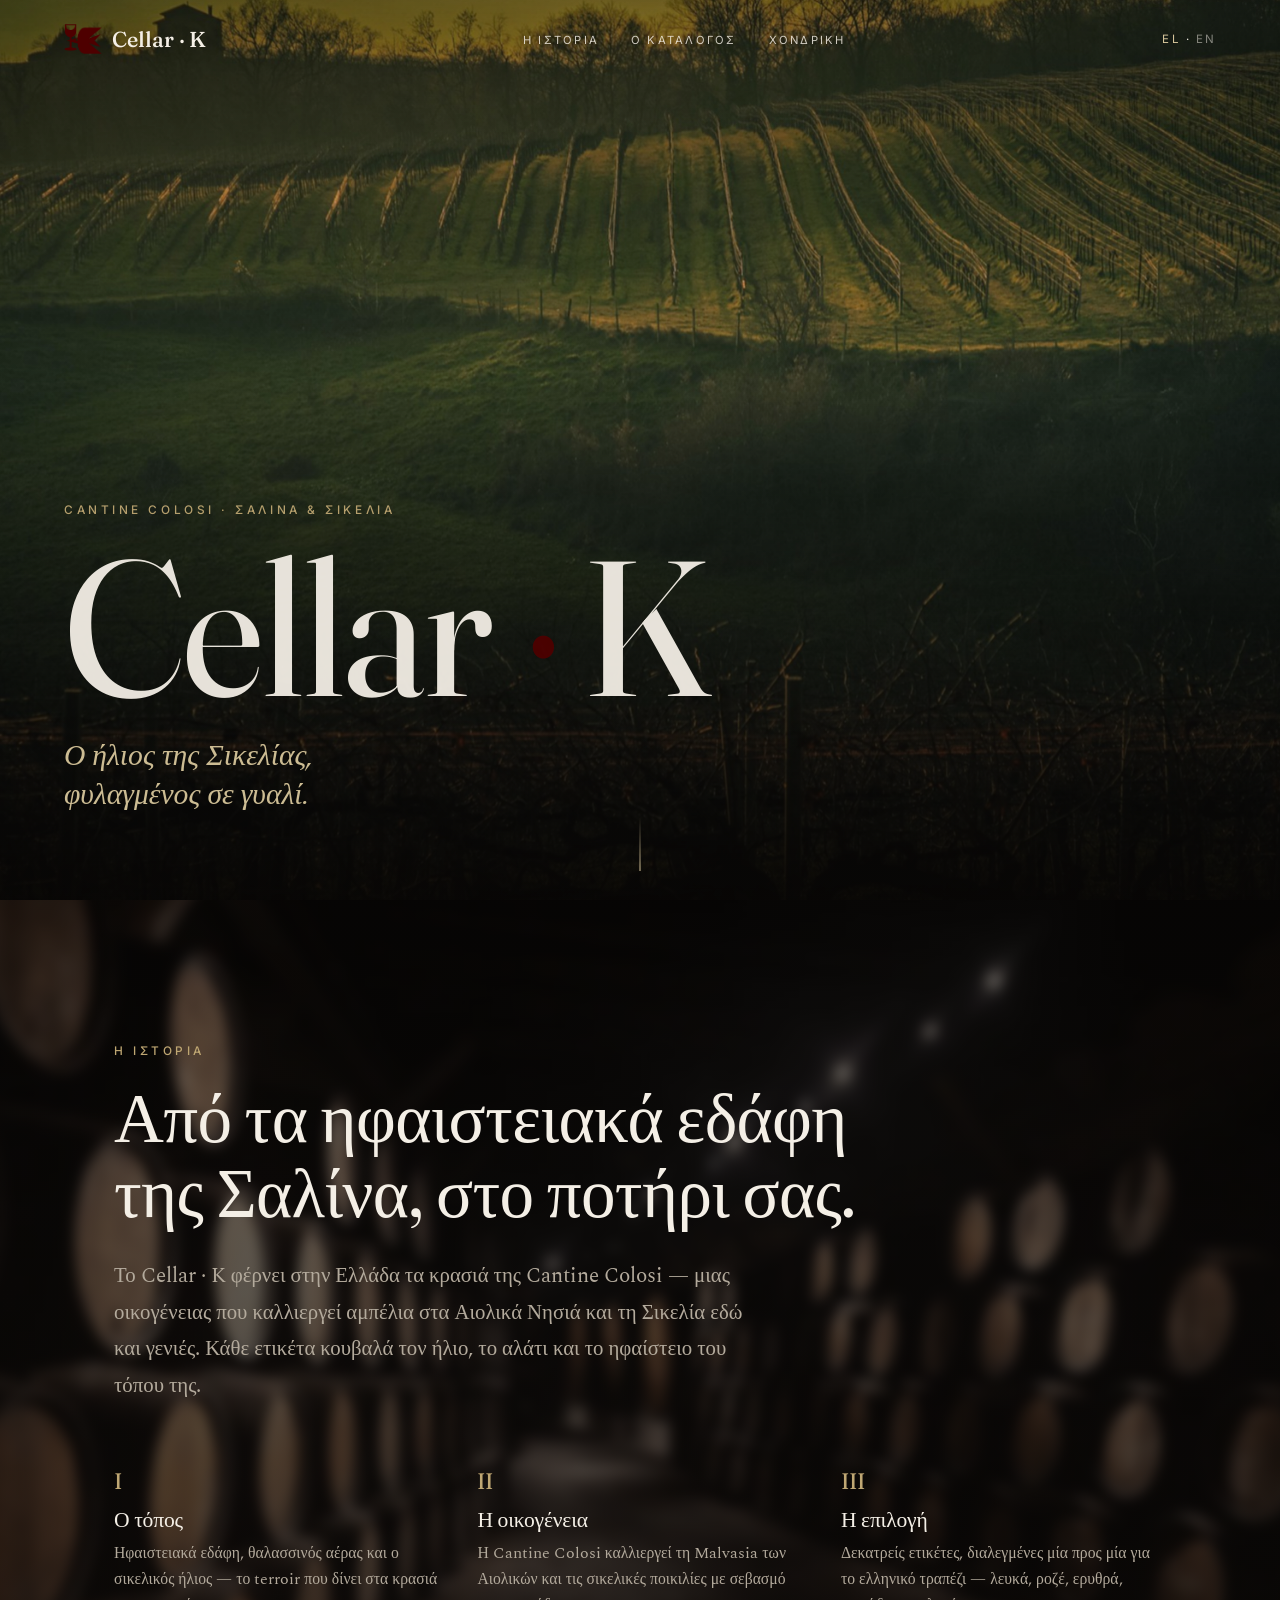
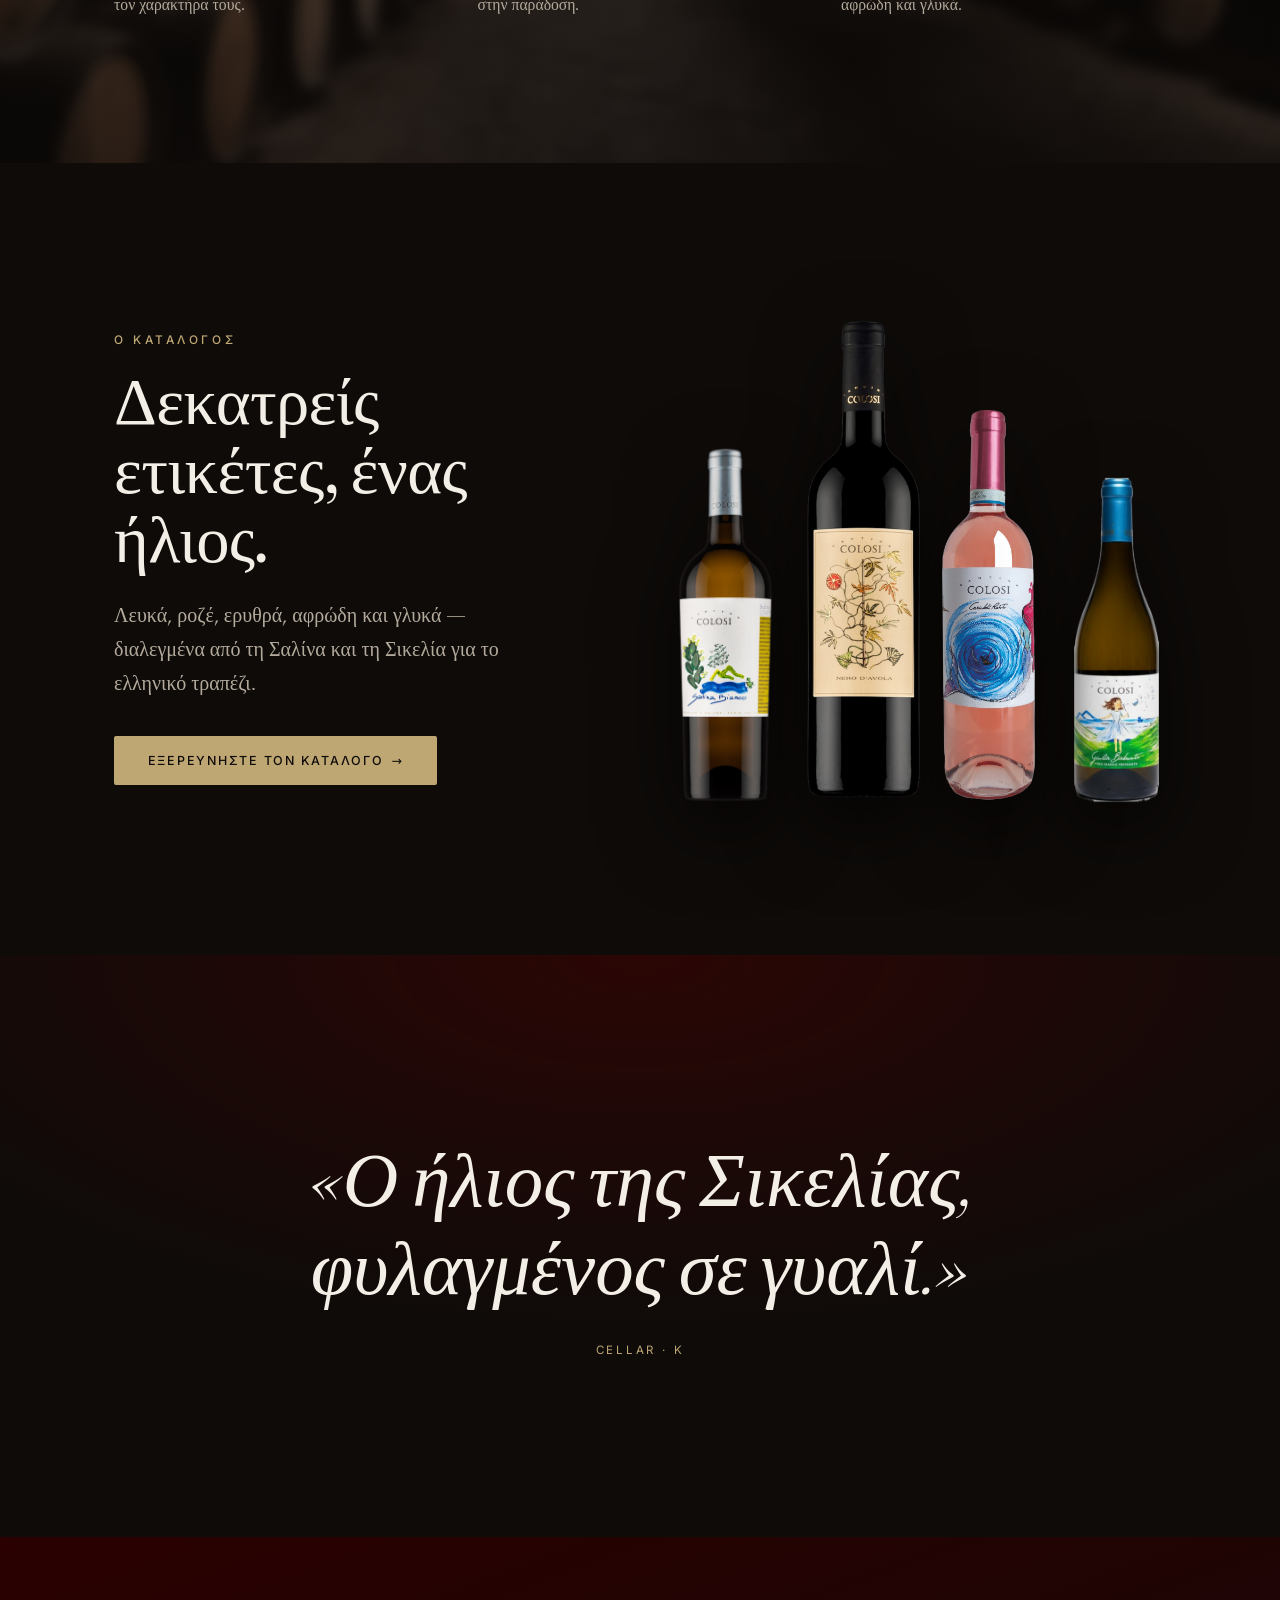
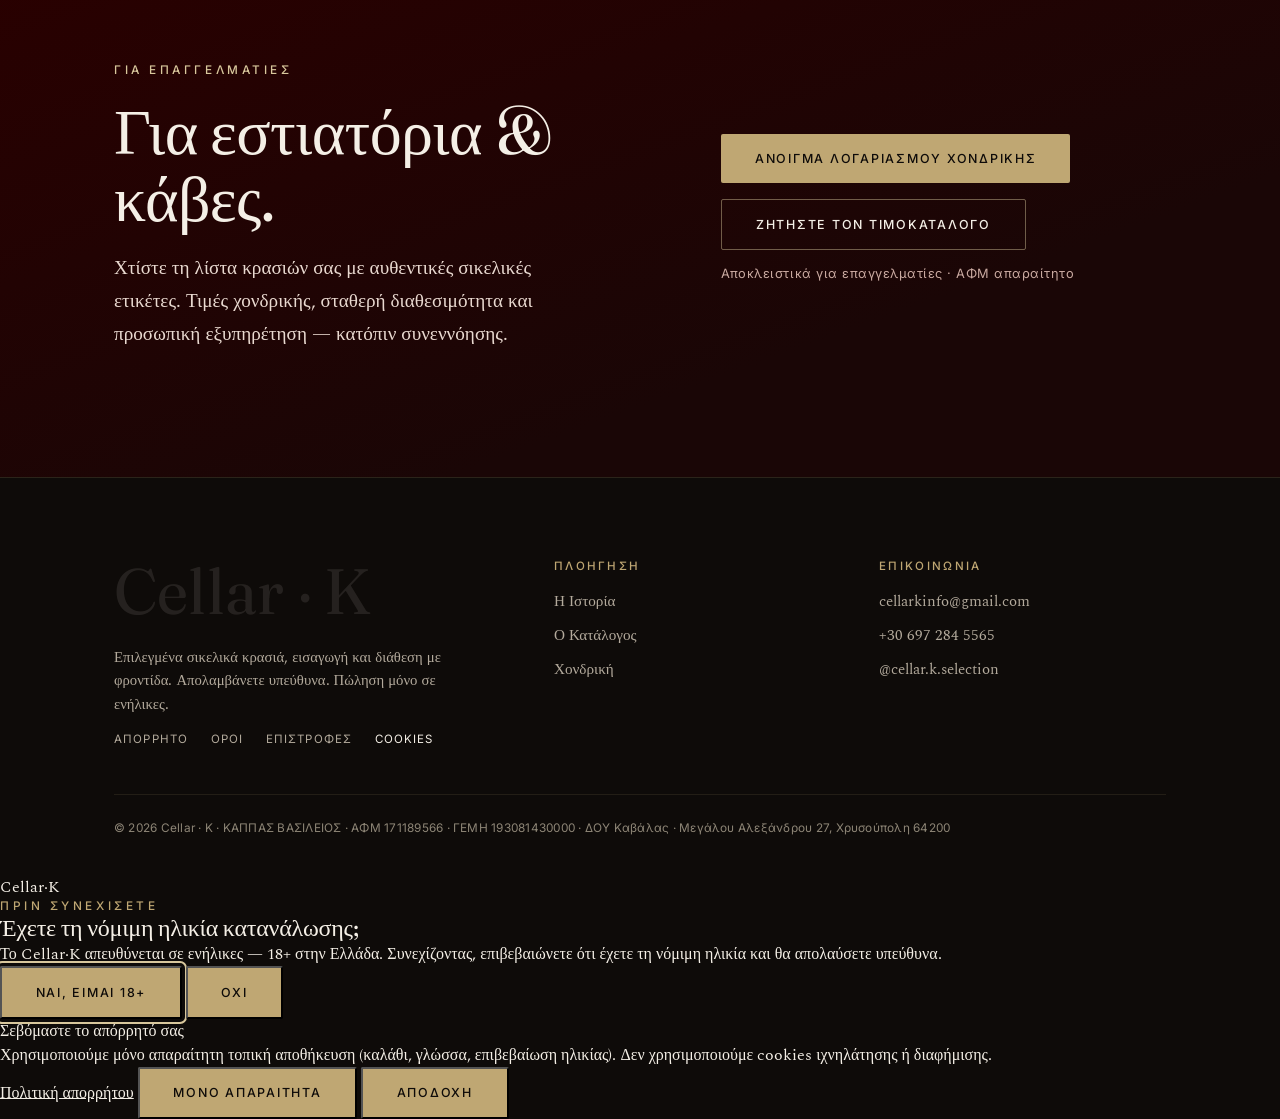
==== index.html @ e5d07020 "Redesign legal pages + 404, fill real legal imprint data - Rebuild privacy/terms/returns self-contai" ====
<!doctype html>
<html lang="el">
<head>
<meta charset="utf-8" />
<meta name="viewport" content="width=device-width, initial-scale=1" />
<meta name="robots" content="noindex, nofollow"><!-- LAUNCH cellark.gr: remove this noindex -->
<meta http-equiv="Content-Security-Policy" content="default-src 'self'; script-src 'self' 'unsafe-inline'; style-src 'self' 'unsafe-inline'; img-src 'self' https://romanos2408.github.io data:; font-src 'self'; connect-src 'self'; base-uri 'self'; form-action 'self'; object-src 'none'" />
<meta name="theme-color" content="#0e0b09" />
<title data-gr="Cellar · K — Σικελικά κρασιά · Cantine Colosi" data-en="Cellar · K — Sicilian wines · Cantine Colosi">Cellar · K — Σικελικά κρασιά · Cantine Colosi</title>
<meta name="description" data-gr="Επιλεγμένα σικελικά κρασιά της Cantine Colosi από τη Σαλίνα και τη Σικελία, με εισαγωγή και διάθεση στην Ελλάδα." data-en="Selected Sicilian wines from Cantine Colosi — Salina & Sicily — imported and distributed in Greece." content="Επιλεγμένα σικελικά κρασιά της Cantine Colosi από τη Σαλίνα και τη Σικελία." />
<link rel="icon" href="assets/favicon-32.png" />
<link rel="apple-touch-icon" href="assets/apple-touch-icon.png" />
<link rel="stylesheet" href="assets/fonts/fonts.css?v=2" />
<style>
  *{ box-sizing:border-box; margin:0; padding:0; }
  :root{
    --ink:#0e0b09; --ink-2:#141110; --cream:#f4efe6; --gold:#bfa773; --gold-soft:#d8c79c;
    --muted:#b3aa9c; --muted-dim:#8d8576; --oxblood:#4E0000; --oxblood-deep:#2a0000;
    --serif:'Fraunces',Georgia,serif; --body:'Spectral',Georgia,serif; --sans:'Inter',system-ui,sans-serif; --wrap:1180px;
  }
  html{ -webkit-font-smoothing:antialiased; text-rendering:optimizeLegibility; }
  body{ background:var(--ink); color:var(--cream); font-family:var(--body); overflow-x:hidden; }
  h1,h2,h3{ font-family:var(--serif); font-weight:400; font-optical-sizing:auto; letter-spacing:-.01em; color:var(--cream); }
  h1 .dot,h2 .dot{ color:var(--oxblood); }
  .eyebrow{ font-family:var(--sans); font-size:.74rem; font-weight:500; letter-spacing:.3em; text-transform:uppercase; color:var(--gold); display:block; }
  .wrap{ max-width:var(--wrap); margin:0 auto; padding:0 clamp(1.4rem,5vw,4rem); }
  .btn{ display:inline-flex; align-items:center; gap:.5rem; font-family:var(--sans); font-size:.78rem; font-weight:500; letter-spacing:.14em; text-transform:uppercase; color:var(--ink); background:var(--gold); padding:1.05rem 2.1rem; border-radius:2px; text-decoration:none; transition:background .3s, transform .3s; }
  .btn:hover{ background:var(--gold-soft); transform:translateY(-2px); }
  .btn.ghost{ background:none; color:var(--cream); border:1px solid rgba(216,199,156,.45); }
  .btn.ghost:hover{ border-color:var(--gold-soft); color:var(--gold-soft); }
  a{ color:inherit; }
  :focus-visible{ outline:2px solid var(--gold-soft); outline-offset:3px; }

  .nav{ position:fixed; inset:0 0 auto 0; z-index:30; display:flex; align-items:center; justify-content:space-between; padding:1.5rem clamp(1.4rem,5vw,4rem); transition:background .4s, padding .4s; text-shadow:0 1px 16px rgba(0,0,0,.4); }
  .nav.solid{ background:rgba(14,11,9,.9); backdrop-filter:blur(10px); padding-top:1rem; padding-bottom:1rem; text-shadow:none; }
  .nav .brand{ display:inline-flex; align-items:center; gap:.65rem; font-family:var(--serif); font-size:1.35rem; font-weight:500; color:var(--cream); text-decoration:none; }
  .nav .brand-mark{ height:30px; width:auto; }
  .nav-links{ display:flex; gap:2rem; list-style:none; }
  .nav-links a{ font-family:var(--sans); font-size:.7rem; letter-spacing:.2em; text-transform:uppercase; color:var(--cream); opacity:.82; text-decoration:none; transition:color .3s; }
  .nav-links a:hover{ color:var(--gold-soft); }
  .lang{ background:none; border:none; cursor:pointer; font-family:var(--sans); font-size:.72rem; letter-spacing:.18em; color:var(--cream); }
  .lang [data-lang]{ opacity:.5; transition:.3s; }
  .lang [data-lang].on{ opacity:1; color:var(--gold-soft); }
  @media(max-width:860px){ .nav-links{ display:none; } }

  .hero{ position:relative; height:100svh; min-height:600px; overflow:hidden; display:flex; align-items:flex-end; }
  .hero-bg{ position:absolute; inset:0; width:100%; height:100%; object-fit:cover; transform:scale(1.16); will-change:transform; }
  .hero-scrim{ position:absolute; inset:0; z-index:1; background:linear-gradient(to top, rgba(8,6,5,.95) 0%, rgba(8,6,5,.5) 34%, rgba(8,6,5,.06) 58%, rgba(8,6,5,.42) 100%); }
  .hero-content{ position:relative; z-index:2; width:100%; padding:0 clamp(1.4rem,5vw,5rem) clamp(3rem,9vh,7rem); }
  .hero-content .eyebrow{ margin:0 0 1.5rem; }
  .hero h1{ font-size:clamp(4rem,15vw,13rem); line-height:.9; }
  .hero .tagline{ font-family:var(--body); font-style:italic; font-size:clamp(1.15rem,2.5vw,1.85rem); color:var(--gold-soft); margin:1.5rem 0 0; max-width:26ch; line-height:1.3; }
  .scroll-cue{ position:absolute; left:50%; bottom:1.8rem; z-index:3; transform:translateX(-50%); width:1px; height:54px; background:linear-gradient(to bottom, transparent, var(--gold-soft)); }

  .story{ position:relative; isolation:isolate; overflow:hidden; padding:clamp(6rem,16vh,12rem) 0; background:var(--ink-2); }
  .story-bg{ position:absolute; inset:0; z-index:-1; }
  .story-bg img{ width:100%; height:100%; object-fit:cover; filter:blur(6px) brightness(.66) saturate(.95); transform:scale(1.08); }
  .story-bg::after{ content:""; position:absolute; inset:0; background:linear-gradient(rgba(14,11,9,.38), rgba(14,11,9,.66)); }
  .story .eyebrow{ margin-bottom:1.4rem; }
  .story h2{ font-size:clamp(2rem,5.4vw,4.4rem); line-height:1.08; max-width:18ch; }
  .story .lede{ font-size:clamp(1.05rem,1.7vw,1.3rem); line-height:1.75; color:var(--muted); max-width:60ch; margin:1.8rem 0 0; }
  .story-grid{ display:grid; grid-template-columns:repeat(3,1fr); gap:2.4rem; margin-top:clamp(3rem,7vh,5.5rem); }
  .story-grid .num{ font-family:var(--serif); font-size:1.4rem; color:var(--gold); }
  .story-grid h3{ font-size:1.35rem; margin:.7rem 0 .5rem; }
  .story-grid p{ font-size:.98rem; line-height:1.65; color:var(--muted); }
  @media(max-width:780px){ .story-grid{ grid-template-columns:1fr; gap:2rem; } }

  .cat{ padding:clamp(6rem,16vh,12rem) 0; }
  .cat-split{ display:grid; grid-template-columns:1fr 1fr; gap:clamp(2rem,5vw,5rem); align-items:center; }
  .cat-split-text .eyebrow{ margin-bottom:1.2rem; }
  .cat-split-text h2{ font-size:clamp(2.2rem,5.2vw,4.6rem); line-height:1.04; max-width:12ch; }
  .cat-split-text .lede{ font-size:clamp(1.05rem,1.6vw,1.25rem); line-height:1.7; color:var(--muted); margin:1.6rem 0 2.2rem; max-width:40ch; }
  .cat-bottles{ position:relative; height:clamp(360px,56vh,560px); }
  .cat-bottles img{ position:absolute; bottom:0; height:88%; filter:drop-shadow(0 26px 40px rgba(0,0,0,.6)); }
  .cat-bottles img:nth-child(1){ left:0; height:74%; z-index:1; }
  .cat-bottles img:nth-child(2){ left:24%; height:100%; z-index:3; }
  .cat-bottles img:nth-child(3){ left:52%; height:82%; z-index:2; }
  .cat-bottles img:nth-child(4){ left:80%; height:68%; z-index:1; }
  @media(max-width:780px){ .cat-split{ grid-template-columns:1fr; } .cat-bottles{ height:340px; } }

  .interlude{ position:relative; padding:clamp(7rem,20vh,14rem) 0; text-align:center; background:radial-gradient(120% 120% at 50% 0%, rgba(78,0,0,.45), rgba(14,11,9,0) 55%), var(--ink); }
  .interlude p{ font-family:var(--serif); font-style:italic; font-weight:300; font-size:clamp(2rem,6vw,5rem); line-height:1.15; color:var(--cream); max-width:16ch; margin:0 auto; }
  .interlude .src{ font-family:var(--sans); font-size:.72rem; letter-spacing:.24em; text-transform:uppercase; color:var(--gold); margin-top:2rem; }

  .trade{ background:linear-gradient(160deg, var(--oxblood-deep), #1a0606 70%); padding:clamp(5rem,14vh,10rem) 0; }
  .trade-grid{ display:grid; grid-template-columns:1.1fr .9fr; gap:clamp(2rem,5vw,5rem); align-items:center; }
  .trade .eyebrow{ color:var(--gold-soft); margin-bottom:1.2rem; }
  .trade h2{ font-size:clamp(2rem,5vw,4rem); line-height:1.05; }
  .trade p{ font-family:var(--body); font-size:clamp(1.05rem,1.5vw,1.22rem); line-height:1.7; color:#e9d9d0; margin:1.4rem 0 0; max-width:46ch; }
  .trade-cta{ display:flex; flex-direction:column; gap:1rem; align-items:flex-start; }
  .trade-cta .note{ font-family:var(--sans); font-size:.8rem; color:#c9a9a0; letter-spacing:.04em; }
  @media(max-width:780px){ .trade-grid{ grid-template-columns:1fr; gap:2.2rem; } }

  footer{ background:var(--ink); padding:clamp(4rem,9vh,7rem) 0 2.5rem; border-top:1px solid rgba(191,167,115,.16); }
  .foot-grid{ display:grid; grid-template-columns:1.4fr 1fr 1fr; gap:2.4rem; }
  .foot-mark{ font-family:var(--serif); font-size:clamp(2.4rem,5vw,4rem); color:rgba(244,239,230,.1); line-height:1; margin-bottom:1.4rem; }
  footer .legal{ font-size:.92rem; line-height:1.6; color:var(--muted); max-width:42ch; }
  footer h4{ font-family:var(--sans); font-size:.72rem; font-weight:500; letter-spacing:.2em; text-transform:uppercase; color:var(--gold); margin-bottom:1rem; }
  footer ul{ list-style:none; }
  footer li{ margin-bottom:.6rem; }
  footer a{ color:var(--muted); text-decoration:none; font-size:.95rem; transition:color .3s; }
  footer a:hover{ color:var(--gold-soft); }
  .foot-legal-row{ display:flex; gap:1.4rem; flex-wrap:wrap; margin-top:1rem; }
  .foot-legal-row a{ font-family:var(--sans); font-size:.72rem; letter-spacing:.1em; text-transform:uppercase; }
  .foot-imprint{ margin-top:3rem; padding-top:1.6rem; border-top:1px solid rgba(191,167,115,.12); font-family:var(--sans); font-size:.74rem; color:var(--muted-dim); letter-spacing:.02em; }
  @media(max-width:780px){ .foot-grid{ grid-template-columns:1fr; gap:1.8rem; } }
  @media(prefers-reduced-motion:reduce){ .hero-bg{ transform:none !important; } }
</style>
</head>
<body>
  <header class="nav" id="nav">
    <a class="brand" href="#"><img class="brand-mark" src="assets/logo-mark.png" alt="Cellar · K" /><span>Cellar · K</span></a>
    <ul class="nav-links">
      <li><a href="#story" data-gr="Η Ιστορία" data-en="The Story">Η Ιστορία</a></li>
      <li><a href="catalog.html" data-gr="Ο Κατάλογος" data-en="The Catalogue">Ο Κατάλογος</a></li>
      <li><a href="#trade" data-gr="Χονδρική" data-en="Trade">Χονδρική</a></li>
    </ul>
    <button class="lang" type="button" data-aria-gr="Αλλαγή γλώσσας" data-aria-en="Change language" aria-label="Αλλαγή γλώσσας"><span data-lang="gr">EL</span> · <span data-lang="en">EN</span></button>
  </header>

  <!-- HERO -->
  <section class="hero">
    <img class="hero-bg" src="assets/photos/hero-sicily.jpg" alt="" data-aria-gr="Αμπελώνας στη Σικελία στο χρυσό φως" data-aria-en="A Sicilian vineyard in golden light" />
    <div class="hero-scrim"></div>
    <div class="hero-content">
      <span class="eyebrow" data-gr="Cantine Colosi · Σαλίνα & Σικελία" data-en="Cantine Colosi · Salina & Sicily">Cantine Colosi · Σαλίνα &amp; Σικελία</span>
      <h1>Cellar <span class="dot">·</span> K</h1>
      <p class="tagline" data-gr="Ο ήλιος της Σικελίας, φυλαγμένος σε γυαλί." data-en="The sun of Sicily, kept in glass.">Ο ήλιος της Σικελίας, φυλαγμένος σε γυαλί.</p>
    </div>
    <div class="scroll-cue" aria-hidden="true"></div>
  </section>

  <!-- STORY -->
  <section class="story" id="story">
    <div class="story-bg" aria-hidden="true"><img src="assets/photos/barrels.jpg" alt="" /></div>
    <div class="wrap">
      <span class="eyebrow" data-gr="Η Ιστορία" data-en="The Story">Η Ιστορία</span>
      <h2 data-fade data-gr="Από τα ηφαιστειακά εδάφη της Σαλίνα, στο ποτήρι σας." data-en="From the volcanic soils of Salina, to your glass.">Από τα ηφαιστειακά εδάφη της Σαλίνα, στο ποτήρι σας.</h2>
      <p class="lede" data-fade data-gr="Το Cellar · K φέρνει στην Ελλάδα τα κρασιά της Cantine Colosi — μιας οικογένειας που καλλιεργεί αμπέλια στα Αιολικά Νησιά και τη Σικελία εδώ και γενιές. Κάθε ετικέτα κουβαλά τον ήλιο, το αλάτι και το ηφαίστειο του τόπου της." data-en="Cellar · K brings the wines of Cantine Colosi to Greece — a family that has grown vines across the Aeolian Islands and Sicily for generations. Each label carries the sun, the salt and the volcano of its place.">Το Cellar · K φέρνει στην Ελλάδα τα κρασιά της Cantine Colosi — μιας οικογένειας που καλλιεργεί αμπέλια στα Αιολικά Νησιά και τη Σικελία εδώ και γενιές. Κάθε ετικέτα κουβαλά τον ήλιο, το αλάτι και το ηφαίστειο του τόπου της.</p>
      <div class="story-grid">
        <div data-fade><div class="num">I</div><h3 data-gr="Ο τόπος" data-en="The land">Ο τόπος</h3><p data-gr="Ηφαιστειακά εδάφη, θαλασσινός αέρας και ο σικελικός ήλιος — το terroir που δίνει στα κρασιά τον χαρακτήρα τους." data-en="Volcanic soils, sea air and the Sicilian sun — the terroir that gives the wines their character.">Ηφαιστειακά εδάφη, θαλασσινός αέρας και ο σικελικός ήλιος — το terroir που δίνει στα κρασιά τον χαρακτήρα τους.</p></div>
        <div data-fade><div class="num">II</div><h3 data-gr="Η οικογένεια" data-en="The family">Η οικογένεια</h3><p data-gr="Η Cantine Colosi καλλιεργεί τη Malvasia των Αιολικών και τις σικελικές ποικιλίες με σεβασμό στην παράδοση." data-en="Cantine Colosi grows the Aeolian Malvasia and the Sicilian varieties with respect for tradition.">Η Cantine Colosi καλλιεργεί τη Malvasia των Αιολικών και τις σικελικές ποικιλίες με σεβασμό στην παράδοση.</p></div>
        <div data-fade><div class="num">III</div><h3 data-gr="Η επιλογή" data-en="The selection">Η επιλογή</h3><p data-gr="Δεκατρείς ετικέτες, διαλεγμένες μία προς μία για το ελληνικό τραπέζι — λευκά, ροζέ, ερυθρά, αφρώδη και γλυκά." data-en="Thirteen labels, chosen one by one for the Greek table — white, rosé, red, sparkling and sweet.">Δεκατρείς ετικέτες, διαλεγμένες μία προς μία για το ελληνικό τραπέζι — λευκά, ροζέ, ερυθρά, αφρώδη και γλυκά.</p></div>
      </div>
    </div>
  </section>

  <!-- CATALOGUE -->
  <section class="cat" id="catalogue">
    <div class="wrap cat-split">
      <div class="cat-split-text">
        <span class="eyebrow" data-gr="Ο Κατάλογος" data-en="The Catalogue">Ο Κατάλογος</span>
        <h2 data-fade data-gr="Δεκατρείς ετικέτες, ένας ήλιος." data-en="Thirteen labels, one sun.">Δεκατρείς ετικέτες, ένας ήλιος.</h2>
        <p class="lede" data-fade data-gr="Λευκά, ροζέ, ερυθρά, αφρώδη και γλυκά — διαλεγμένα από τη Σαλίνα και τη Σικελία για το ελληνικό τραπέζι." data-en="White, rosé, red, sparkling and sweet — chosen from Salina and Sicily for the Greek table.">Λευκά, ροζέ, ερυθρά, αφρώδη και γλυκά — διαλεγμένα από τη Σαλίνα και τη Σικελία για το ελληνικό τραπέζι.</p>
        <a class="btn" data-fade href="catalog.html"><span data-gr="Εξερευνήστε τον κατάλογο" data-en="Explore the catalogue">Εξερευνήστε τον κατάλογο</span> <span>→</span></a>
      </div>
      <div class="cat-bottles" data-fade>
        <img src="assets/wines/salina-bianco.png?v=2" alt="Salina Bianco" loading="lazy" />
        <img src="assets/wines/nero-davola.png?v=2" alt="Nero d'Avola" loading="lazy" />
        <img src="assets/wines/cariddi-rosato.png?v=2" alt="Cariddi Rosato" loading="lazy" />
        <img src="assets/wines/giulia-birbante.png?v=2" alt="Giulia Birbante" loading="lazy" />
      </div>
    </div>
  </section>

  <!-- INTERLUDE -->
  <section class="interlude">
    <div class="wrap">
      <p data-fade data-gr="«Ο ήλιος της Σικελίας, φυλαγμένος σε γυαλί.»" data-en="“The sun of Sicily, kept in glass.”">«Ο ήλιος της Σικελίας, φυλαγμένος σε γυαλί.»</p>
      <div class="src" data-fade>Cellar · K</div>
    </div>
  </section>

  <!-- TRADE -->
  <section class="trade" id="trade">
    <div class="wrap trade-grid">
      <div>
        <span class="eyebrow" data-gr="Για επαγγελματίες" data-en="For professionals">Για επαγγελματίες</span>
        <h2 data-fade data-gr="Για εστιατόρια & κάβες." data-en="For restaurants & wine shops.">Για εστιατόρια &amp; κάβες.</h2>
        <p data-fade data-gr="Χτίστε τη λίστα κρασιών σας με αυθεντικές σικελικές ετικέτες. Τιμές χονδρικής, σταθερή διαθεσιμότητα και προσωπική εξυπηρέτηση — κατόπιν συνεννόησης." data-en="Build your wine list with authentic Sicilian labels. Wholesale prices, steady availability and personal service — by arrangement.">Χτίστε τη λίστα κρασιών σας με αυθεντικές σικελικές ετικέτες. Τιμές χονδρικής, σταθερή διαθεσιμότητα και προσωπική εξυπηρέτηση — κατόπιν συνεννόησης.</p>
      </div>
      <div class="trade-cta" data-fade>
        <a class="btn" id="ctaAccount" href="#" data-gr="Άνοιγμα λογαριασμού χονδρικής" data-en="Open a trade account">Άνοιγμα λογαριασμού χονδρικής</a>
        <a class="btn ghost" id="ctaPrice" href="#" data-gr="Ζητήστε τον τιμοκατάλογο" data-en="Request the price list">Ζητήστε τον τιμοκατάλογο</a>
        <span class="note" data-gr="Αποκλειστικά για επαγγελματίες · ΑΦΜ απαραίτητο" data-en="Trade only · VAT number required">Αποκλειστικά για επαγγελματίες · ΑΦΜ απαραίτητο</span>
      </div>
    </div>
  </section>

  <!-- FOOTER -->
  <footer>
    <div class="wrap">
      <div class="foot-grid">
        <div>
          <div class="foot-mark">Cellar · K</div>
          <p class="legal" data-gr="Επιλεγμένα σικελικά κρασιά, εισαγωγή και διάθεση με φροντίδα. Απολαμβάνετε υπεύθυνα. Πώληση μόνο σε ενήλικες." data-en="Selected Sicilian wines, imported and sold with care. Please enjoy responsibly. Sales to adults of legal drinking age only.">Επιλεγμένα σικελικά κρασιά, εισαγωγή και διάθεση με φροντίδα. Απολαμβάνετε υπεύθυνα. Πώληση μόνο σε ενήλικες.</p>
          <div class="foot-legal-row">
            <a href="privacy.html" data-gr="Απόρρητο" data-en="Privacy">Απόρρητο</a>
            <a href="terms.html" data-gr="Όροι" data-en="Terms">Όροι</a>
            <a href="returns.html" data-gr="Επιστροφές" data-en="Returns">Επιστροφές</a>
            <button class="lang" type="button" data-consent-open style="letter-spacing:.1em;text-transform:uppercase;font-size:.72rem" data-gr="Cookies" data-en="Cookies">Cookies</button>
          </div>
        </div>
        <div>
          <h4 data-gr="Πλοήγηση" data-en="Navigate">Πλοήγηση</h4>
          <ul>
            <li><a href="#story" data-gr="Η Ιστορία" data-en="The Story">Η Ιστορία</a></li>
            <li><a href="catalog.html" data-gr="Ο Κατάλογος" data-en="The Catalogue">Ο Κατάλογος</a></li>
            <li><a href="#trade" data-gr="Χονδρική" data-en="Trade">Χονδρική</a></li>
          </ul>
        </div>
        <div>
          <h4 data-gr="Επικοινωνία" data-en="Contact">Επικοινωνία</h4>
          <ul>
            <li><a href="mailto:cellarkinfo@gmail.com">cellarkinfo@gmail.com</a></li>
            <li><a href="tel:+306972845565">+30 697 284 5565</a></li>
            <li><a href="https://www.instagram.com/cellar.k.selection" target="_blank" rel="noopener">@cellar.k.selection</a></li>
          </ul>
        </div>
      </div>
      <p class="foot-imprint" data-gr="© 2026 Cellar · K · ΚΑΠΠΑΣ ΒΑΣΙΛΕΙΟΣ · ΑΦΜ 171189566 · ΓΕΜΗ 193081430000 · ΔΟΥ Καβάλας · Μεγάλου Αλεξάνδρου 27, Χρυσούπολη 64200" data-en="© 2026 Cellar · K · Vasileios Kappas · VAT (ΑΦΜ) 171189566 · ΓΕΜΗ 193081430000 · Tax office (ΔΟΥ) Kavala · Megalou Alexandrou 27, Chrysoupoli 64200">© 2026 Cellar · K · ΚΑΠΠΑΣ ΒΑΣΙΛΕΙΟΣ · ΑΦΜ 171189566 · ΓΕΜΗ 193081430000 · ΔΟΥ Καβάλας · Μεγάλου Αλεξάνδρου 27, Χρυσούπολη 64200</p>
    </div>
  </footer>

  <!-- motion -->
  <script src="assets/vendor/gsap.min.js"></script>
  <script src="assets/vendor/ScrollTrigger.min.js"></script>
  <script src="assets/vendor/SplitText.min.js"></script>
  <script src="assets/vendor/lenis.min.js"></script>
  <script>
  (function(){
    // trade CTAs → pre-filled enquiry emails
    var M='cellarkinfo@gmail.com';
    var acc=encodeURIComponent('Καλησπέρα Cellar·K,\n\nΘα ήθελα να ανοίξω λογαριασμό χονδρικής.\n\nΕπιχείρηση:\nΑΦΜ / ΔΟΥ:\nΠεριοχή:\nΥπεύθυνος:\nΤηλέφωνο:\n');
    var a1=document.getElementById('ctaAccount'); if(a1) a1.href='mailto:'+M+'?subject='+encodeURIComponent('Άνοιγμα λογαριασμού χονδρικής — Cellar·K')+'&body='+acc;
    var a2=document.getElementById('ctaPrice'); if(a2) a2.href='mailto:'+M+'?subject='+encodeURIComponent('Αίτημα τιμοκαταλόγου χονδρικής — Cellar·K')+'&body='+encodeURIComponent('Καλησπέρα Cellar·K,\n\nΘα ήθελα να λάβω τον τιμοκατάλογο χονδρικής.\n\nΕπιχείρηση:\nΑΦΜ:\n');

    if(!window.gsap) return;
    gsap.registerPlugin(ScrollTrigger, SplitText);
    var reduce = matchMedia('(prefers-reduced-motion: reduce)').matches;
    var lenis = new Lenis({ lerp:0.1 });
    lenis.on('scroll', ScrollTrigger.update);
    gsap.ticker.add(function(t){ lenis.raf(t*1000); });
    gsap.ticker.lagSmoothing(0);
    document.querySelectorAll('a[href^="#"]').forEach(function(a){ a.addEventListener('click', function(e){ var id=a.getAttribute('href'); if(id.length>1){ var t=document.querySelector(id); if(t){ e.preventDefault(); lenis.scrollTo(t,{offset:-70}); } } }); });
    ScrollTrigger.create({ start:'top -80', onUpdate:function(self){ document.getElementById('nav').classList.toggle('solid', self.scroll()>80); } });

    if(reduce) return;
    gsap.fromTo('.hero-bg', {scale:1.16}, {scale:1.0, duration:18, ease:'none'});
    var ht = new SplitText('.hero h1', {type:'chars'});
    gsap.timeline({ delay:0.15, defaults:{ ease:'power3.out' }})
      .from('.hero .eyebrow', {y:24, autoAlpha:0, duration:.9})
      .from(ht.chars, {yPercent:135, autoAlpha:0, stagger:.05, duration:1.15, ease:'power4.out'}, '-=.35')
      .from('.hero .tagline', {y:30, autoAlpha:0, duration:1.1}, '-=.6')
      .from('.scroll-cue', {autoAlpha:0, duration:.9}, '-=.3');
    gsap.to('.hero-bg', { yPercent:13, ease:'none', scrollTrigger:{ trigger:'.hero', start:'top top', end:'bottom top', scrub:true }});
    gsap.to('.hero-content', { yPercent:-22, autoAlpha:0, ease:'none', scrollTrigger:{ trigger:'.hero', start:'top top', end:'bottom top', scrub:.6 }});
    gsap.utils.toArray('[data-fade]').forEach(function(el){ gsap.from(el, { y:32, autoAlpha:0, duration:1, ease:'power2.out', scrollTrigger:{ trigger:el, start:'top 88%' }}); });
  })();
  </script>
  <!-- site systems: language, age-gate, cookie consent -->
  <script type="module">
    import { initI18n } from './assets/i18n.js?v=2';
    import { initAgeGate } from './assets/age-gate.js';
    import { initConsent } from './assets/consent.js';
    initI18n();
    initAgeGate();
    initConsent();
  </script>
</body>
</html>
---- assets/fonts/fonts.css ----
/* Cellar·K self-hosted fonts — Fraunces / Spectral / Inter (latin + greek).
   Generated from Google Fonts css2; removes the Google third-party request (GDPR). */

/* latin-ext */
@font-face {
  font-family: 'Fraunces';
  font-style: italic;
  font-weight: 300 600;
  font-display: swap;
  src: url(fraunces-latin-ext-italic-300-600.woff2) format('woff2');
  unicode-range: U+0100-02BA, U+02BD-02C5, U+02C7-02CC, U+02CE-02D7, U+02DD-02FF, U+0304, U+0308, U+0329, U+1D00-1DBF, U+1E00-1E9F, U+1EF2-1EFF, U+2020, U+20A0-20AB, U+20AD-20C0, U+2113, U+2C60-2C7F, U+A720-A7FF;
}
/* latin */
@font-face {
  font-family: 'Fraunces';
  font-style: italic;
  font-weight: 300 600;
  font-display: swap;
  src: url(fraunces-latin-italic-300-600.woff2) format('woff2');
  unicode-range: U+0000-00FF, U+0131, U+0152-0153, U+02BB-02BC, U+02C6, U+02DA, U+02DC, U+0304, U+0308, U+0329, U+2000-206F, U+20AC, U+2122, U+2191, U+2193, U+2212, U+2215, U+FEFF, U+FFFD;
}
/* latin-ext */
@font-face {
  font-family: 'Fraunces';
  font-style: normal;
  font-weight: 300 900;
  font-display: swap;
  src: url(fraunces-latin-ext-normal-300-900.woff2) format('woff2');
  unicode-range: U+0100-02BA, U+02BD-02C5, U+02C7-02CC, U+02CE-02D7, U+02DD-02FF, U+0304, U+0308, U+0329, U+1D00-1DBF, U+1E00-1E9F, U+1EF2-1EFF, U+2020, U+20A0-20AB, U+20AD-20C0, U+2113, U+2C60-2C7F, U+A720-A7FF;
}
/* latin */
@font-face {
  font-family: 'Fraunces';
  font-style: normal;
  font-weight: 300 900;
  font-display: swap;
  src: url(fraunces-latin-normal-300-900.woff2) format('woff2');
  unicode-range: U+0000-00FF, U+0131, U+0152-0153, U+02BB-02BC, U+02C6, U+02DA, U+02DC, U+0304, U+0308, U+0329, U+2000-206F, U+20AC, U+2122, U+2191, U+2193, U+2212, U+2215, U+FEFF, U+FFFD;
}
/* greek-ext */
@font-face {
  font-family: 'Inter';
  font-style: normal;
  font-weight: 400;
  font-display: swap;
  src: url(inter-greek-ext-normal-400.woff2) format('woff2');
  unicode-range: U+1F00-1FFF;
}
/* greek */
@font-face {
  font-family: 'Inter';
  font-style: normal;
  font-weight: 400;
  font-display: swap;
  src: url(inter-greek-normal-400.woff2) format('woff2');
  unicode-range: U+0370-0377, U+037A-037F, U+0384-038A, U+038C, U+038E-03A1, U+03A3-03FF;
}
/* latin-ext */
@font-face {
  font-family: 'Inter';
  font-style: normal;
  font-weight: 400;
  font-display: swap;
  src: url(inter-latin-ext-normal-400.woff2) format('woff2');
  unicode-range: U+0100-02BA, U+02BD-02C5, U+02C7-02CC, U+02CE-02D7, U+02DD-02FF, U+0304, U+0308, U+0329, U+1D00-1DBF, U+1E00-1E9F, U+1EF2-1EFF, U+2020, U+20A0-20AB, U+20AD-20C0, U+2113, U+2C60-2C7F, U+A720-A7FF;
}
/* latin */
@font-face {
  font-family: 'Inter';
  font-style: normal;
  font-weight: 400;
  font-display: swap;
  src: url(inter-latin-normal-400.woff2) format('woff2');
  unicode-range: U+0000-00FF, U+0131, U+0152-0153, U+02BB-02BC, U+02C6, U+02DA, U+02DC, U+0304, U+0308, U+0329, U+2000-206F, U+20AC, U+2122, U+2191, U+2193, U+2212, U+2215, U+FEFF, U+FFFD;
}
/* greek-ext */
@font-face {
  font-family: 'Inter';
  font-style: normal;
  font-weight: 500;
  font-display: swap;
  src: url(inter-greek-ext-normal-400.woff2) format('woff2');
  unicode-range: U+1F00-1FFF;
}
/* greek */
@font-face {
  font-family: 'Inter';
  font-style: normal;
  font-weight: 500;
  font-display: swap;
  src: url(inter-greek-normal-400.woff2) format('woff2');
  unicode-range: U+0370-0377, U+037A-037F, U+0384-038A, U+038C, U+038E-03A1, U+03A3-03FF;
}
/* latin-ext */
@font-face {
  font-family: 'Inter';
  font-style: normal;
  font-weight: 500;
  font-display: swap;
  src: url(inter-latin-ext-normal-400.woff2) format('woff2');
  unicode-range: U+0100-02BA, U+02BD-02C5, U+02C7-02CC, U+02CE-02D7, U+02DD-02FF, U+0304, U+0308, U+0329, U+1D00-1DBF, U+1E00-1E9F, U+1EF2-1EFF, U+2020, U+20A0-20AB, U+20AD-20C0, U+2113, U+2C60-2C7F, U+A720-A7FF;
}
/* latin */
@font-face {
  font-family: 'Inter';
  font-style: normal;
  font-weight: 500;
  font-display: swap;
  src: url(inter-latin-normal-400.woff2) format('woff2');
  unicode-range: U+0000-00FF, U+0131, U+0152-0153, U+02BB-02BC, U+02C6, U+02DA, U+02DC, U+0304, U+0308, U+0329, U+2000-206F, U+20AC, U+2122, U+2191, U+2193, U+2212, U+2215, U+FEFF, U+FFFD;
}
/* greek-ext */
@font-face {
  font-family: 'Inter';
  font-style: normal;
  font-weight: 600;
  font-display: swap;
  src: url(inter-greek-ext-normal-400.woff2) format('woff2');
  unicode-range: U+1F00-1FFF;
}
/* greek */
@font-face {
  font-family: 'Inter';
  font-style: normal;
  font-weight: 600;
  font-display: swap;
  src: url(inter-greek-normal-400.woff2) format('woff2');
  unicode-range: U+0370-0377, U+037A-037F, U+0384-038A, U+038C, U+038E-03A1, U+03A3-03FF;
}
/* latin-ext */
@font-face {
  font-family: 'Inter';
  font-style: normal;
  font-weight: 600;
  font-display: swap;
  src: url(inter-latin-ext-normal-400.woff2) format('woff2');
  unicode-range: U+0100-02BA, U+02BD-02C5, U+02C7-02CC, U+02CE-02D7, U+02DD-02FF, U+0304, U+0308, U+0329, U+1D00-1DBF, U+1E00-1E9F, U+1EF2-1EFF, U+2020, U+20A0-20AB, U+20AD-20C0, U+2113, U+2C60-2C7F, U+A720-A7FF;
}
/* latin */
@font-face {
  font-family: 'Inter';
  font-style: normal;
  font-weight: 600;
  font-display: swap;
  src: url(inter-latin-normal-400.woff2) format('woff2');
  unicode-range: U+0000-00FF, U+0131, U+0152-0153, U+02BB-02BC, U+02C6, U+02DA, U+02DC, U+0304, U+0308, U+0329, U+2000-206F, U+20AC, U+2122, U+2191, U+2193, U+2212, U+2215, U+FEFF, U+FFFD;
}
/* latin-ext */
@font-face {
  font-family: 'Spectral';
  font-style: italic;
  font-weight: 300;
  font-display: swap;
  src: url(spectral-latin-ext-italic-300.woff2) format('woff2');
  unicode-range: U+0100-02BA, U+02BD-02C5, U+02C7-02CC, U+02CE-02D7, U+02DD-02FF, U+0304, U+0308, U+0329, U+1D00-1DBF, U+1E00-1E9F, U+1EF2-1EFF, U+2020, U+20A0-20AB, U+20AD-20C0, U+2113, U+2C60-2C7F, U+A720-A7FF;
}
/* latin */
@font-face {
  font-family: 'Spectral';
  font-style: italic;
  font-weight: 300;
  font-display: swap;
  src: url(spectral-latin-italic-300.woff2) format('woff2');
  unicode-range: U+0000-00FF, U+0131, U+0152-0153, U+02BB-02BC, U+02C6, U+02DA, U+02DC, U+0304, U+0308, U+0329, U+2000-206F, U+20AC, U+2122, U+2191, U+2193, U+2212, U+2215, U+FEFF, U+FFFD;
}
/* latin-ext */
@font-face {
  font-family: 'Spectral';
  font-style: italic;
  font-weight: 400;
  font-display: swap;
  src: url(spectral-latin-ext-italic-400.woff2) format('woff2');
  unicode-range: U+0100-02BA, U+02BD-02C5, U+02C7-02CC, U+02CE-02D7, U+02DD-02FF, U+0304, U+0308, U+0329, U+1D00-1DBF, U+1E00-1E9F, U+1EF2-1EFF, U+2020, U+20A0-20AB, U+20AD-20C0, U+2113, U+2C60-2C7F, U+A720-A7FF;
}
/* latin */
@font-face {
  font-family: 'Spectral';
  font-style: italic;
  font-weight: 400;
  font-display: swap;
  src: url(spectral-latin-italic-400.woff2) format('woff2');
  unicode-range: U+0000-00FF, U+0131, U+0152-0153, U+02BB-02BC, U+02C6, U+02DA, U+02DC, U+0304, U+0308, U+0329, U+2000-206F, U+20AC, U+2122, U+2191, U+2193, U+2212, U+2215, U+FEFF, U+FFFD;
}
/* latin-ext */
@font-face {
  font-family: 'Spectral';
  font-style: normal;
  font-weight: 300;
  font-display: swap;
  src: url(spectral-latin-ext-normal-300.woff2) format('woff2');
  unicode-range: U+0100-02BA, U+02BD-02C5, U+02C7-02CC, U+02CE-02D7, U+02DD-02FF, U+0304, U+0308, U+0329, U+1D00-1DBF, U+1E00-1E9F, U+1EF2-1EFF, U+2020, U+20A0-20AB, U+20AD-20C0, U+2113, U+2C60-2C7F, U+A720-A7FF;
}
/* latin */
@font-face {
  font-family: 'Spectral';
  font-style: normal;
  font-weight: 300;
  font-display: swap;
  src: url(spectral-latin-normal-300.woff2) format('woff2');
  unicode-range: U+0000-00FF, U+0131, U+0152-0153, U+02BB-02BC, U+02C6, U+02DA, U+02DC, U+0304, U+0308, U+0329, U+2000-206F, U+20AC, U+2122, U+2191, U+2193, U+2212, U+2215, U+FEFF, U+FFFD;
}
/* latin-ext */
@font-face {
  font-family: 'Spectral';
  font-style: normal;
  font-weight: 400;
  font-display: swap;
  src: url(spectral-latin-ext-normal-400.woff2) format('woff2');
  unicode-range: U+0100-02BA, U+02BD-02C5, U+02C7-02CC, U+02CE-02D7, U+02DD-02FF, U+0304, U+0308, U+0329, U+1D00-1DBF, U+1E00-1E9F, U+1EF2-1EFF, U+2020, U+20A0-20AB, U+20AD-20C0, U+2113, U+2C60-2C7F, U+A720-A7FF;
}
/* latin */
@font-face {
  font-family: 'Spectral';
  font-style: normal;
  font-weight: 400;
  font-display: swap;
  src: url(spectral-latin-normal-400.woff2) format('woff2');
  unicode-range: U+0000-00FF, U+0131, U+0152-0153, U+02BB-02BC, U+02C6, U+02DA, U+02DC, U+0304, U+0308, U+0329, U+2000-206F, U+20AC, U+2122, U+2191, U+2193, U+2212, U+2215, U+FEFF, U+FFFD;
}
/* latin-ext */
@font-face {
  font-family: 'Spectral';
  font-style: normal;
  font-weight: 500;
  font-display: swap;
  src: url(spectral-latin-ext-normal-500.woff2) format('woff2');
  unicode-range: U+0100-02BA, U+02BD-02C5, U+02C7-02CC, U+02CE-02D7, U+02DD-02FF, U+0304, U+0308, U+0329, U+1D00-1DBF, U+1E00-1E9F, U+1EF2-1EFF, U+2020, U+20A0-20AB, U+20AD-20C0, U+2113, U+2C60-2C7F, U+A720-A7FF;
}
/* latin */
@font-face {
  font-family: 'Spectral';
  font-style: normal;
  font-weight: 500;
  font-display: swap;
  src: url(spectral-latin-normal-500.woff2) format('woff2');
  unicode-range: U+0000-00FF, U+0131, U+0152-0153, U+02BB-02BC, U+02C6, U+02DA, U+02DC, U+0304, U+0308, U+0329, U+2000-206F, U+20AC, U+2122, U+2191, U+2193, U+2212, U+2215, U+FEFF, U+FFFD;
}
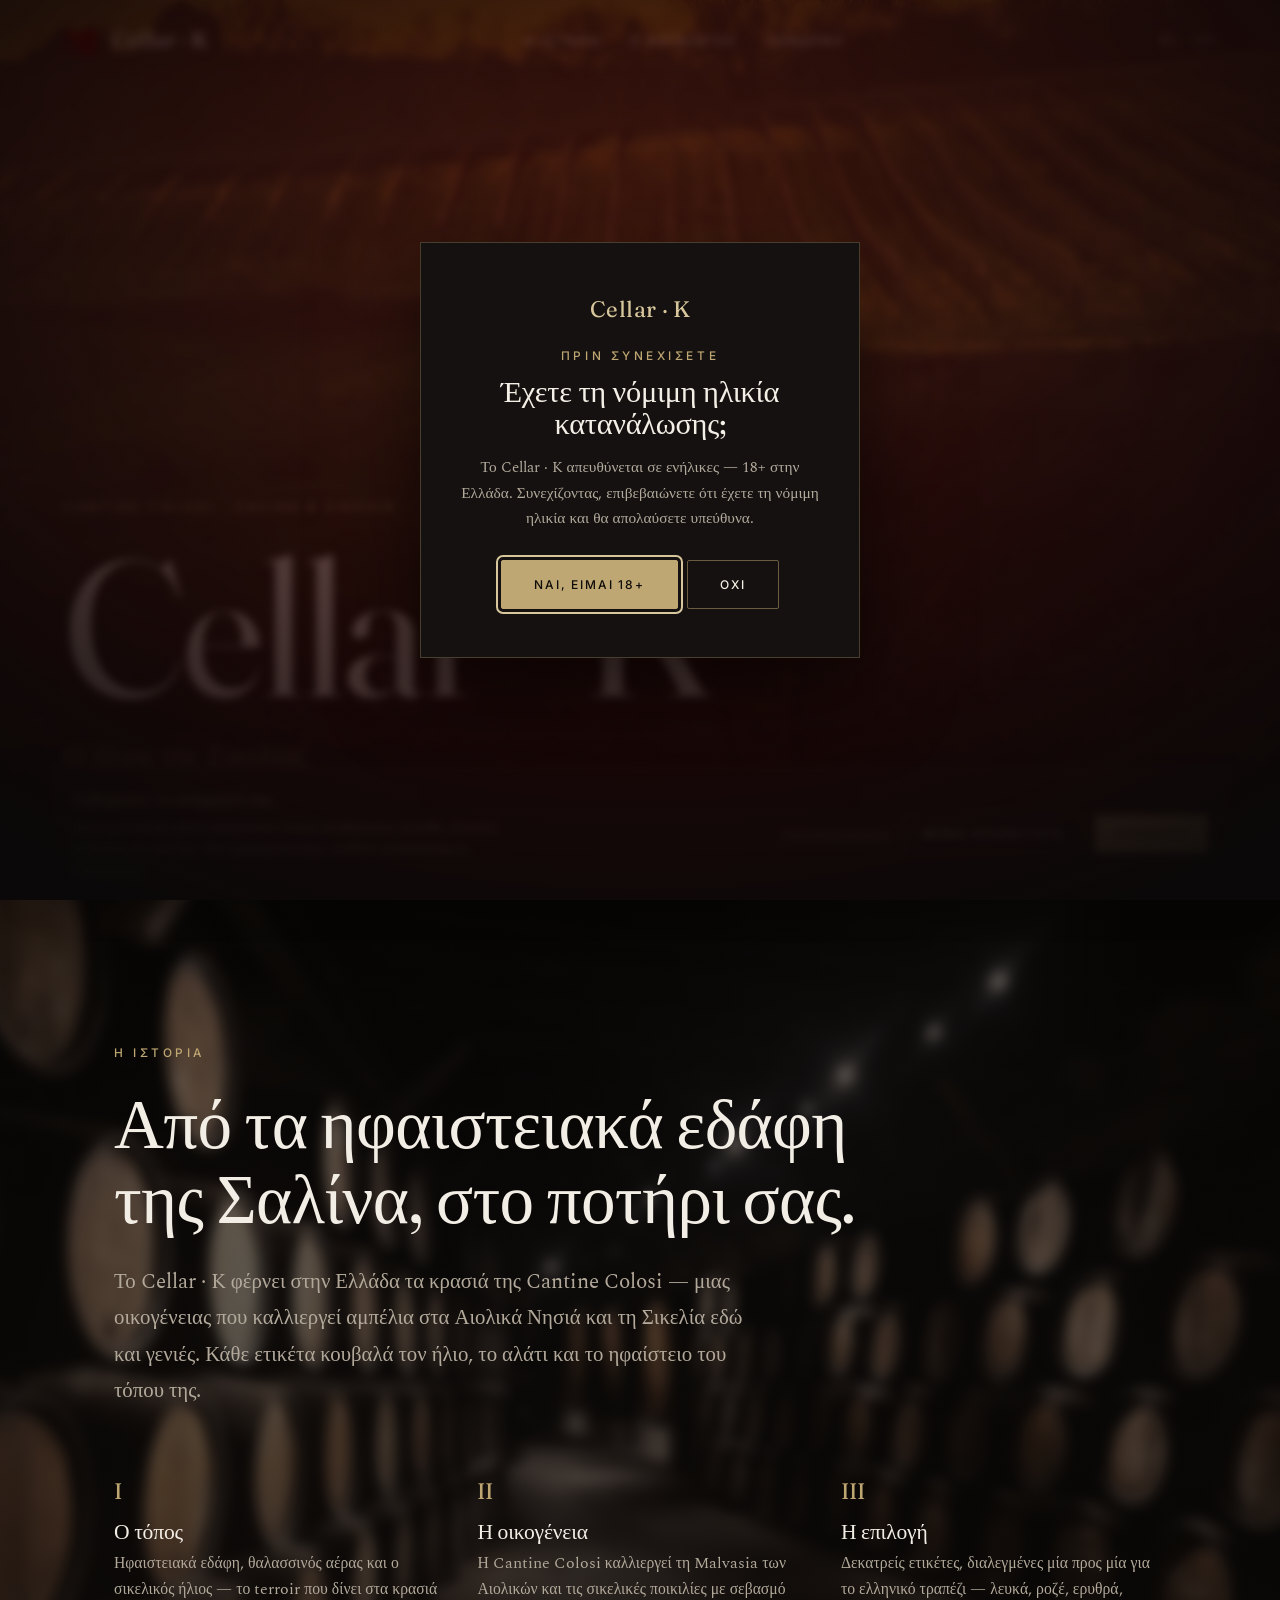
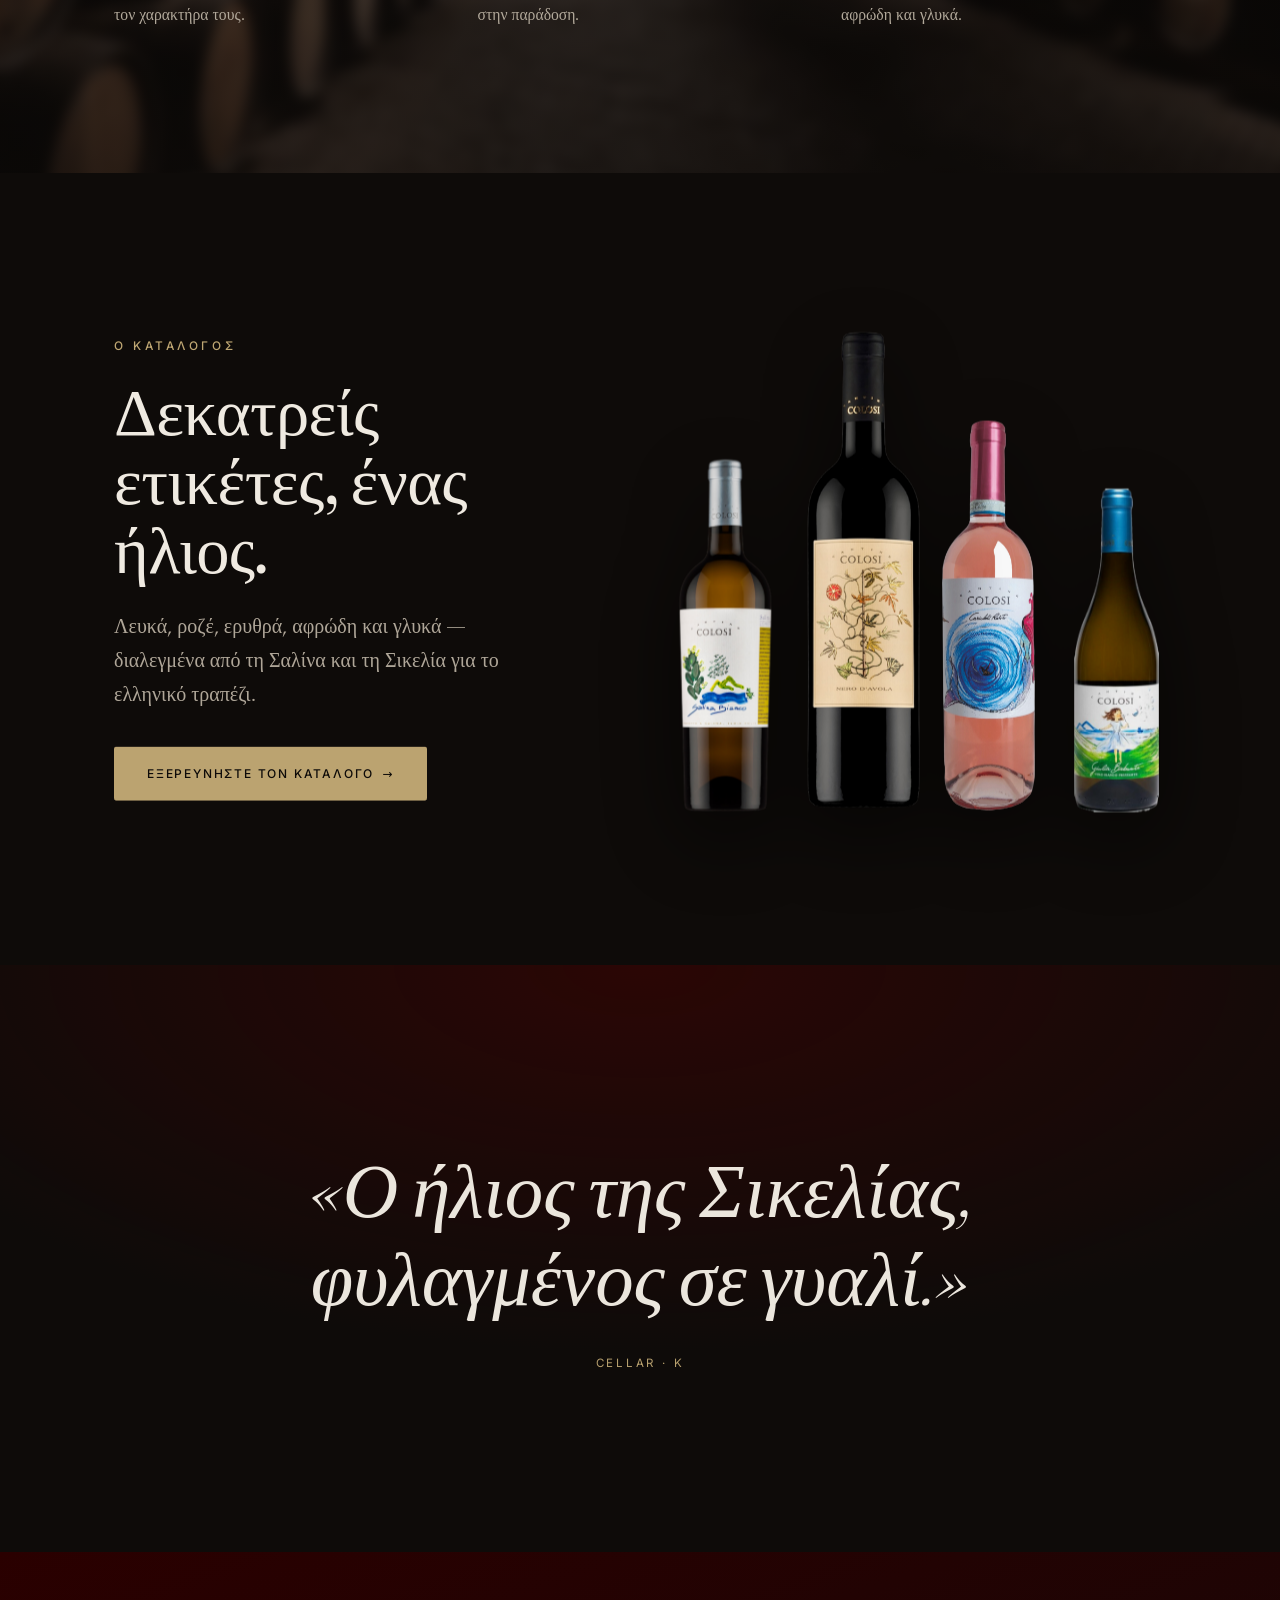
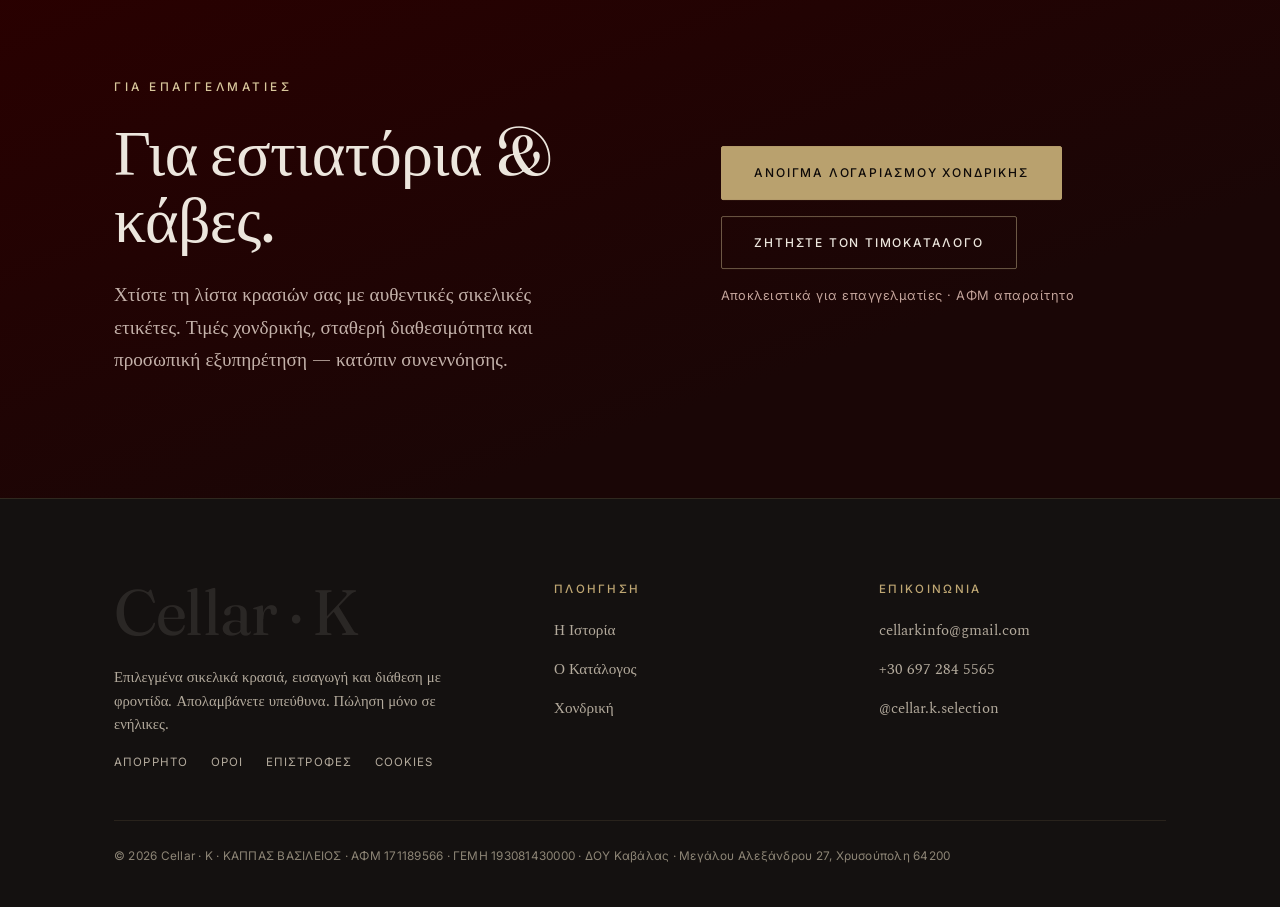
==== commit 0524c635: "Consolidate site into one shared design system (consistency pass) Root-cause fix from the multi-agen" ====
--- a/index.html
+++ b/index.html
@@ -11,38 +11,10 @@
 <link rel="icon" href="assets/favicon-32.png" />
 <link rel="apple-touch-icon" href="assets/apple-touch-icon.png" />
 <link rel="stylesheet" href="assets/fonts/fonts.css?v=2" />
+<link rel="stylesheet" href="assets/styles.css?v=9" />
 <style>
-  *{ box-sizing:border-box; margin:0; padding:0; }
-  :root{
-    --ink:#0e0b09; --ink-2:#141110; --cream:#f4efe6; --gold:#bfa773; --gold-soft:#d8c79c;
-    --muted:#b3aa9c; --muted-dim:#8d8576; --oxblood:#4E0000; --oxblood-deep:#2a0000;
-    --serif:'Fraunces',Georgia,serif; --body:'Spectral',Georgia,serif; --sans:'Inter',system-ui,sans-serif; --wrap:1180px;
-  }
-  html{ -webkit-font-smoothing:antialiased; text-rendering:optimizeLegibility; }
-  body{ background:var(--ink); color:var(--cream); font-family:var(--body); overflow-x:hidden; }
-  h1,h2,h3{ font-family:var(--serif); font-weight:400; font-optical-sizing:auto; letter-spacing:-.01em; color:var(--cream); }
-  h1 .dot,h2 .dot{ color:var(--oxblood); }
-  .eyebrow{ font-family:var(--sans); font-size:.74rem; font-weight:500; letter-spacing:.3em; text-transform:uppercase; color:var(--gold); display:block; }
-  .wrap{ max-width:var(--wrap); margin:0 auto; padding:0 clamp(1.4rem,5vw,4rem); }
-  .btn{ display:inline-flex; align-items:center; gap:.5rem; font-family:var(--sans); font-size:.78rem; font-weight:500; letter-spacing:.14em; text-transform:uppercase; color:var(--ink); background:var(--gold); padding:1.05rem 2.1rem; border-radius:2px; text-decoration:none; transition:background .3s, transform .3s; }
-  .btn:hover{ background:var(--gold-soft); transform:translateY(-2px); }
-  .btn.ghost{ background:none; color:var(--cream); border:1px solid rgba(216,199,156,.45); }
-  .btn.ghost:hover{ border-color:var(--gold-soft); color:var(--gold-soft); }
-  a{ color:inherit; }
-  :focus-visible{ outline:2px solid var(--gold-soft); outline-offset:3px; }
-
-  .nav{ position:fixed; inset:0 0 auto 0; z-index:30; display:flex; align-items:center; justify-content:space-between; padding:1.5rem clamp(1.4rem,5vw,4rem); transition:background .4s, padding .4s; text-shadow:0 1px 16px rgba(0,0,0,.4); }
-  .nav.solid{ background:rgba(14,11,9,.9); backdrop-filter:blur(10px); padding-top:1rem; padding-bottom:1rem; text-shadow:none; }
-  .nav .brand{ display:inline-flex; align-items:center; gap:.65rem; font-family:var(--serif); font-size:1.35rem; font-weight:500; color:var(--cream); text-decoration:none; }
-  .nav .brand-mark{ height:30px; width:auto; }
-  .nav-links{ display:flex; gap:2rem; list-style:none; }
-  .nav-links a{ font-family:var(--sans); font-size:.7rem; letter-spacing:.2em; text-transform:uppercase; color:var(--cream); opacity:.82; text-decoration:none; transition:color .3s; }
-  .nav-links a:hover{ color:var(--gold-soft); }
-  .lang{ background:none; border:none; cursor:pointer; font-family:var(--sans); font-size:.72rem; letter-spacing:.18em; color:var(--cream); }
-  .lang [data-lang]{ opacity:.5; transition:.3s; }
-  .lang [data-lang].on{ opacity:1; color:var(--gold-soft); }
-  @media(max-width:860px){ .nav-links{ display:none; } }
-
+  /* homepage section styles only — tokens, reset, nav, buttons, eyebrow
+     and footer live in the shared assets/styles.css */
   .hero{ position:relative; height:100svh; min-height:600px; overflow:hidden; display:flex; align-items:flex-end; }
   .hero-bg{ position:absolute; inset:0; width:100%; height:100%; object-fit:cover; transform:scale(1.16); will-change:transform; }
   .hero-scrim{ position:absolute; inset:0; z-index:1; background:linear-gradient(to top, rgba(8,6,5,.95) 0%, rgba(8,6,5,.5) 34%, rgba(8,6,5,.06) 58%, rgba(8,6,5,.42) 100%); }
@@ -91,25 +63,12 @@
   .trade-cta .note{ font-family:var(--sans); font-size:.8rem; color:#c9a9a0; letter-spacing:.04em; }
   @media(max-width:780px){ .trade-grid{ grid-template-columns:1fr; gap:2.2rem; } }
 
-  footer{ background:var(--ink); padding:clamp(4rem,9vh,7rem) 0 2.5rem; border-top:1px solid rgba(191,167,115,.16); }
-  .foot-grid{ display:grid; grid-template-columns:1.4fr 1fr 1fr; gap:2.4rem; }
-  .foot-mark{ font-family:var(--serif); font-size:clamp(2.4rem,5vw,4rem); color:rgba(244,239,230,.1); line-height:1; margin-bottom:1.4rem; }
-  footer .legal{ font-size:.92rem; line-height:1.6; color:var(--muted); max-width:42ch; }
-  footer h4{ font-family:var(--sans); font-size:.72rem; font-weight:500; letter-spacing:.2em; text-transform:uppercase; color:var(--gold); margin-bottom:1rem; }
-  footer ul{ list-style:none; }
-  footer li{ margin-bottom:.6rem; }
-  footer a{ color:var(--muted); text-decoration:none; font-size:.95rem; transition:color .3s; }
-  footer a:hover{ color:var(--gold-soft); }
-  .foot-legal-row{ display:flex; gap:1.4rem; flex-wrap:wrap; margin-top:1rem; }
-  .foot-legal-row a{ font-family:var(--sans); font-size:.72rem; letter-spacing:.1em; text-transform:uppercase; }
-  .foot-imprint{ margin-top:3rem; padding-top:1.6rem; border-top:1px solid rgba(191,167,115,.12); font-family:var(--sans); font-size:.74rem; color:var(--muted-dim); letter-spacing:.02em; }
-  @media(max-width:780px){ .foot-grid{ grid-template-columns:1fr; gap:1.8rem; } }
   @media(prefers-reduced-motion:reduce){ .hero-bg{ transform:none !important; } }
 </style>
 </head>
 <body>
   <header class="nav" id="nav">
-    <a class="brand" href="#"><img class="brand-mark" src="assets/logo-mark.png" alt="Cellar · K" /><span>Cellar · K</span></a>
+    <a class="brand" href="#" aria-label="Cellar · K — αρχική" data-aria-gr="Cellar · K — αρχική" data-aria-en="Cellar · K — home"><img class="brand-mark" src="assets/logo-mark.png" alt="" /><span>Cellar · K</span></a>
     <ul class="nav-links">
       <li><a href="#story" data-gr="Η Ιστορία" data-en="The Story">Η Ιστορία</a></li>
       <li><a href="catalog.html" data-gr="Ο Κατάλογος" data-en="The Catalogue">Ο Κατάλογος</a></li>
@@ -152,7 +111,7 @@
         <span class="eyebrow" data-gr="Ο Κατάλογος" data-en="The Catalogue">Ο Κατάλογος</span>
         <h2 data-fade data-gr="Δεκατρείς ετικέτες, ένας ήλιος." data-en="Thirteen labels, one sun.">Δεκατρείς ετικέτες, ένας ήλιος.</h2>
         <p class="lede" data-fade data-gr="Λευκά, ροζέ, ερυθρά, αφρώδη και γλυκά — διαλεγμένα από τη Σαλίνα και τη Σικελία για το ελληνικό τραπέζι." data-en="White, rosé, red, sparkling and sweet — chosen from Salina and Sicily for the Greek table.">Λευκά, ροζέ, ερυθρά, αφρώδη και γλυκά — διαλεγμένα από τη Σαλίνα και τη Σικελία για το ελληνικό τραπέζι.</p>
-        <a class="btn" data-fade href="catalog.html"><span data-gr="Εξερευνήστε τον κατάλογο" data-en="Explore the catalogue">Εξερευνήστε τον κατάλογο</span> <span>→</span></a>
+        <a class="btn solid" data-fade href="catalog.html"><span data-gr="Εξερευνήστε τον κατάλογο" data-en="Explore the catalogue">Εξερευνήστε τον κατάλογο</span> <span>→</span></a>
       </div>
       <div class="cat-bottles" data-fade>
         <img src="assets/wines/salina-bianco.png?v=2" alt="Salina Bianco" loading="lazy" />
@@ -180,7 +139,7 @@
         <p data-fade data-gr="Χτίστε τη λίστα κρασιών σας με αυθεντικές σικελικές ετικέτες. Τιμές χονδρικής, σταθερή διαθεσιμότητα και προσωπική εξυπηρέτηση — κατόπιν συνεννόησης." data-en="Build your wine list with authentic Sicilian labels. Wholesale prices, steady availability and personal service — by arrangement.">Χτίστε τη λίστα κρασιών σας με αυθεντικές σικελικές ετικέτες. Τιμές χονδρικής, σταθερή διαθεσιμότητα και προσωπική εξυπηρέτηση — κατόπιν συνεννόησης.</p>
       </div>
       <div class="trade-cta" data-fade>
-        <a class="btn" id="ctaAccount" href="#" data-gr="Άνοιγμα λογαριασμού χονδρικής" data-en="Open a trade account">Άνοιγμα λογαριασμού χονδρικής</a>
+        <a class="btn solid" id="ctaAccount" href="#" data-gr="Άνοιγμα λογαριασμού χονδρικής" data-en="Open a trade account">Άνοιγμα λογαριασμού χονδρικής</a>
         <a class="btn ghost" id="ctaPrice" href="#" data-gr="Ζητήστε τον τιμοκατάλογο" data-en="Request the price list">Ζητήστε τον τιμοκατάλογο</a>
         <span class="note" data-gr="Αποκλειστικά για επαγγελματίες · ΑΦΜ απαραίτητο" data-en="Trade only · VAT number required">Αποκλειστικά για επαγγελματίες · ΑΦΜ απαραίτητο</span>
       </div>
@@ -198,7 +157,7 @@
             <a href="privacy.html" data-gr="Απόρρητο" data-en="Privacy">Απόρρητο</a>
             <a href="terms.html" data-gr="Όροι" data-en="Terms">Όροι</a>
             <a href="returns.html" data-gr="Επιστροφές" data-en="Returns">Επιστροφές</a>
-            <button class="lang" type="button" data-consent-open style="letter-spacing:.1em;text-transform:uppercase;font-size:.72rem" data-gr="Cookies" data-en="Cookies">Cookies</button>
+            <button type="button" data-consent-open data-gr="Cookies" data-en="Cookies">Cookies</button>
           </div>
         </div>
         <div>
@@ -231,9 +190,9 @@
   (function(){
     // trade CTAs → pre-filled enquiry emails
     var M='cellarkinfo@gmail.com';
-    var acc=encodeURIComponent('Καλησπέρα Cellar·K,\n\nΘα ήθελα να ανοίξω λογαριασμό χονδρικής.\n\nΕπιχείρηση:\nΑΦΜ / ΔΟΥ:\nΠεριοχή:\nΥπεύθυνος:\nΤηλέφωνο:\n');
-    var a1=document.getElementById('ctaAccount'); if(a1) a1.href='mailto:'+M+'?subject='+encodeURIComponent('Άνοιγμα λογαριασμού χονδρικής — Cellar·K')+'&body='+acc;
-    var a2=document.getElementById('ctaPrice'); if(a2) a2.href='mailto:'+M+'?subject='+encodeURIComponent('Αίτημα τιμοκαταλόγου χονδρικής — Cellar·K')+'&body='+encodeURIComponent('Καλησπέρα Cellar·K,\n\nΘα ήθελα να λάβω τον τιμοκατάλογο χονδρικής.\n\nΕπιχείρηση:\nΑΦΜ:\n');
+    var acc=encodeURIComponent('Καλησπέρα Cellar · K,\n\nΘα ήθελα να ανοίξω λογαριασμό χονδρικής.\n\nΕπιχείρηση:\nΑΦΜ / ΔΟΥ:\nΠεριοχή:\nΥπεύθυνος:\nΤηλέφωνο:\n');
+    var a1=document.getElementById('ctaAccount'); if(a1) a1.href='mailto:'+M+'?subject='+encodeURIComponent('Άνοιγμα λογαριασμού χονδρικής — Cellar · K')+'&body='+acc;
+    var a2=document.getElementById('ctaPrice'); if(a2) a2.href='mailto:'+M+'?subject='+encodeURIComponent('Αίτημα τιμοκαταλόγου χονδρικής — Cellar · K')+'&body='+encodeURIComponent('Καλησπέρα Cellar · K,\n\nΘα ήθελα να λάβω τον τιμοκατάλογο χονδρικής.\n\nΕπιχείρηση:\nΑΦΜ:\n');
 
     if(!window.gsap) return;
     gsap.registerPlugin(ScrollTrigger, SplitText);
--- a/assets/styles.css
+++ b/assets/styles.css
@@ -0,0 +1,381 @@
+/* ============================================================
+   Cellar · K — shared design system (canonical)
+   One source of truth for tokens, base, chrome (nav/footer/
+   buttons/eyebrow), shop/cart, age-gate, consent, and legal
+   pages. EVERY page links this file; page-specific styles stay
+   inline. Aligned to the redesigned homepage (the reference).
+   ============================================================ */
+
+:root{
+  /* core palette — warm, dark ink */
+  --ink:#0e0b09;
+  --ink-2:#141110;        /* secondary dark surface (footer, drawer, cards) */
+  --ink-soft:#141110;     /* alias of --ink-2 (legacy name) */
+  --ink-raise:#1c1714;    /* raised surface */
+  --oxblood:#4E0000;
+  --oxblood-deep:#2a0000;
+  --cream:#f4efe6;        /* primary light text */
+  --bone:#f4efe6;         /* legacy alias → cream (was a cooler grey) */
+  --gold:#bfa773;
+  --gold-soft:#d8c79c;
+  --muted:#b3aa9c;        /* body text on dark */
+  --muted-dim:#8d8576;    /* captions / eyebrows */
+  --on-oxblood:#e9d9d0;   /* text on the oxblood trade band */
+
+  /* type */
+  --serif:"Fraunces",Georgia,serif;
+  --body:"Spectral",Georgia,serif;
+  --sans:"Inter",system-ui,-apple-system,"Segoe UI",Helvetica,Arial,sans-serif;
+
+  --measure:46ch;
+  --wrap:1180px;
+  --ease:cubic-bezier(.22,.61,.36,1);
+  --ease-out:cubic-bezier(.16,1,.3,1);  /* canonical reveal / personality ease */
+
+  /* motion system (vanilla reveals via assets/motion.js) */
+  --dur-reveal:.8s;
+  --dur-ui:.4s;
+  --reveal-rise:18px;
+  --stagger:80ms;
+}
+
+*{ margin:0; padding:0; box-sizing:border-box; }
+
+html{ -webkit-text-size-adjust:100%; -webkit-font-smoothing:antialiased; text-rendering:optimizeLegibility; scroll-behavior:smooth; scroll-padding-top:80px; }
+@media(prefers-reduced-motion:reduce){ html{ scroll-behavior:auto; } }
+
+body{
+  background:var(--ink);
+  color:var(--cream);
+  font-family:var(--body);
+  font-weight:400;
+  font-size:18px;
+  line-height:1.65;
+  font-kerning:normal;
+  font-feature-settings:"kern" 1, "liga" 1, "calt" 1;
+  overflow-x:hidden;
+}
+
+/* subtle page-transition fade (index <-> catalog) */
+body{ animation:pageIn .45s var(--ease-out) both; }
+@keyframes pageIn{ from{ opacity:0; } to{ opacity:1; } }
+body.is-leaving{ opacity:0; transition:opacity .3s var(--ease-out); }
+@media(prefers-reduced-motion:reduce){ body{ animation:none; } body.is-leaving{ transition:none; } }
+
+img{ max-width:100%; display:block; }
+picture{ display:contents; }
+a{ color:inherit; text-decoration:none; }
+
+h1,h2,h3,.display{
+  font-family:var(--serif);
+  font-weight:400;
+  line-height:1.04;
+  letter-spacing:-.01em;
+  font-optical-sizing:auto;
+  color:var(--cream);
+}
+h1{ font-size:clamp(3rem,9vw,7rem); }
+h1 .dot,h2 .dot{ color:var(--oxblood); }
+h2{ font-size:clamp(2rem,5vw,3.6rem); }
+h3{ font-size:1.6rem; }
+
+::selection{ background:var(--oxblood); color:var(--cream); }
+
+.eyebrow{
+  font-family:var(--sans);
+  font-size:.74rem;
+  font-weight:500;
+  letter-spacing:.3em;
+  text-transform:uppercase;
+  color:var(--gold);
+  font-style:normal;
+  display:block;
+  font-variant-numeric:lining-nums;
+}
+.eyebrow.on-light{ color:var(--oxblood); }
+
+:focus-visible{ outline:2px solid var(--gold-soft); outline-offset:3px; border-radius:2px; }
+
+/* ---------- scroll progress (catalog) ---------- */
+.progress{
+  position:fixed; top:0; left:0; height:2px; width:0; z-index:60; opacity:0;
+  background:linear-gradient(90deg,var(--oxblood),var(--gold));
+  transition:width .25s var(--ease), opacity .4s var(--ease);
+}
+.progress.is-on{ opacity:1; }
+
+/* ---------- layout primitives ---------- */
+section{ position:relative; }
+.wrap{ width:100%; max-width:var(--wrap); margin:0 auto; padding:0 clamp(1.4rem,5vw,4rem); }
+
+/* ============================================================
+   NAV — one canonical bar. Pages that have a hero leave it
+   transparent and let JS add .solid/.scrolled on scroll; pages
+   with no hero (legal) carry a static .solid class in markup.
+   ============================================================ */
+.nav{
+  position:fixed; top:0; left:0; right:0; z-index:50;
+  display:flex; align-items:center; justify-content:space-between;
+  padding:1.4rem clamp(1.4rem,5vw,4rem);
+  border-bottom:1px solid transparent;
+  text-shadow:0 1px 16px rgba(0,0,0,.4);
+  transition:background-color .4s var(--ease-out), padding .4s var(--ease-out), border-color .4s var(--ease-out);
+}
+.nav.solid, .nav.scrolled{
+  background:rgba(14,11,9,.9); -webkit-backdrop-filter:blur(10px); backdrop-filter:blur(10px);
+  border-bottom-color:rgba(191,167,115,.16);
+  padding-top:1rem; padding-bottom:1rem; text-shadow:none;
+}
+.nav .brand{
+  display:inline-flex; align-items:center; gap:.65rem;
+  font-family:var(--serif); font-size:1.35rem; font-weight:500; letter-spacing:.01em; color:var(--cream);
+  text-decoration:none;
+}
+.nav .brand-mark{ height:30px; width:auto; flex:none; }
+.nav-right{ display:flex; align-items:center; gap:1.6rem; }
+.nav-right .home-link{ font-family:var(--sans); font-weight:500; font-size:.72rem; letter-spacing:.18em;
+  text-transform:uppercase; color:var(--cream); opacity:.82; text-decoration:none; transition:color .3s var(--ease); }
+.nav-right .home-link:hover{ color:var(--gold-soft); opacity:1; }
+@media(max-width:560px){ .nav-right .home-link{ display:none; } }
+.nav-links{ display:flex; align-items:center; gap:1.9rem; list-style:none; margin:0; padding:0; }
+.nav-links a{
+  font-family:var(--sans); font-weight:500; font-size:.72rem; letter-spacing:.18em; text-transform:uppercase;
+  color:var(--cream); opacity:.82; text-decoration:none; transition:color .3s var(--ease); position:relative;
+}
+.nav-links a:hover{ color:var(--gold-soft); opacity:1; }
+.nav-links a::after{
+  content:""; position:absolute; left:50%; transform:translateX(-50%); bottom:-.4rem; height:1px; width:0;
+  background:var(--gold); transition:width .3s var(--ease);
+}
+.nav-links a:hover::after{ width:100%; }
+@media(max-width:860px){ .nav-links{ display:none; } }
+
+/* language toggle (EL · EN) */
+.lang{
+  display:inline-flex; align-items:center; gap:.35rem; background:none; border:none; cursor:pointer;
+  font-family:var(--sans); font-size:.72rem; letter-spacing:.18em; color:var(--cream);
+  transition:transform .15s var(--ease);
+}
+.lang [data-lang]{ opacity:.5; transition:color .3s var(--ease), opacity .3s var(--ease); }
+.lang [data-lang].on{ opacity:1; color:var(--gold-soft); }
+.lang:active{ transform:scale(.96); }
+@media(prefers-reduced-motion:reduce){ .lang,.lang:active{ transform:none; } }
+
+@media(max-width:440px){
+  .nav{ padding-left:1rem; padding-right:1rem; }
+  .nav .brand{ font-size:1.12rem; gap:.5rem; }
+  .nav .brand-mark{ height:26px; }
+  .nav-right{ gap:1rem; }
+}
+
+/* ---------- buttons (one component: outline default + .solid + .ghost) ---------- */
+.btn{
+  position:relative; overflow:hidden; z-index:0;
+  display:inline-flex; align-items:center; gap:.5rem;
+  padding:1rem 2rem; border-radius:2px; cursor:pointer; text-decoration:none;
+  font-family:var(--sans); font-weight:500; font-size:.75rem; letter-spacing:.15em; text-transform:uppercase;
+  color:var(--cream); background:transparent; border:1px solid rgba(191,167,115,.5);
+  transition:color .4s var(--ease), border-color .4s var(--ease), background .3s var(--ease), transform .3s var(--ease);
+}
+.btn::before{
+  content:""; position:absolute; inset:0; z-index:-1; background:var(--gold);
+  transform:scaleX(0); transform-origin:left; transition:transform .5s var(--ease);
+}
+.btn:hover{ border-color:var(--gold); color:var(--ink); }
+.btn:hover::before{ transform:scaleX(1); }
+.btn.solid{ background:var(--gold); color:var(--ink); border-color:var(--gold); }
+.btn.solid::before{ display:none; }
+.btn.solid:hover{ background:var(--gold-soft); border-color:var(--gold-soft); color:var(--ink); transform:translateY(-2px); }
+.btn.ghost{ background:transparent; color:var(--cream); border-color:rgba(216,199,156,.45); }
+.btn.ghost::before{ display:none; }
+.btn.ghost:hover{ border-color:var(--gold-soft); color:var(--gold-soft); }
+@media(prefers-reduced-motion:reduce){ .btn::before{ transition:none; } .btn.solid:hover{ transform:none; } }
+@media(max-width:520px){ .btn-row .btn{ justify-content:center; text-align:center; } }
+
+/* ---------- reveal primitive (catalog, via motion.js) ---------- */
+.reveal{ opacity:0; transform:translateY(var(--reveal-rise)); }
+.reveal.is-in{
+  opacity:1; transform:none;
+  transition:opacity var(--dur-reveal) var(--ease-out), transform var(--dur-reveal) var(--ease-out);
+  transition-delay:calc(var(--reveal-i, 0) * var(--stagger));
+}
+@media(prefers-reduced-motion:reduce){
+  .reveal{ opacity:1; transform:none; }
+  .reveal.is-in{ transition:none; transition-delay:0s; }
+}
+
+/* ============================================================
+   FOOTER — canonical 3-column grid (home reference)
+   ============================================================ */
+footer{ background:var(--ink-2); border-top:1px solid rgba(191,167,115,.16); padding:clamp(4rem,9vh,7rem) 0 2.5rem; }
+.foot-grid{ display:grid; grid-template-columns:1.4fr 1fr 1fr; gap:2.4rem; }
+.foot-mark{ font-family:var(--serif); font-size:clamp(2.4rem,5vw,4rem); color:rgba(244,239,230,.1); line-height:1; margin-bottom:1.4rem; letter-spacing:-.02em; }
+footer .legal{ font-size:.92rem; line-height:1.6; color:var(--muted); max-width:42ch; }
+footer h4{ font-family:var(--sans); font-size:.72rem; font-weight:500; letter-spacing:.2em; text-transform:uppercase; color:var(--gold); margin-bottom:1rem; }
+footer ul{ list-style:none; }
+footer li{ margin-bottom:.6rem; }
+footer a{ color:var(--muted); text-decoration:none; font-size:.95rem; transition:color .3s var(--ease); }
+footer a:hover{ color:var(--gold-soft); }
+.foot-legal-row{ display:flex; gap:1.4rem; flex-wrap:wrap; align-items:center; margin-top:1rem; }
+.foot-legal-row a, .foot-legal-row button{
+  font-family:var(--sans); font-size:.72rem; letter-spacing:.1em; text-transform:uppercase;
+  color:var(--muted); background:none; border:none; cursor:pointer; text-decoration:none; transition:color .3s var(--ease);
+}
+.foot-legal-row a:hover, .foot-legal-row button:hover{ color:var(--gold-soft); }
+.foot-imprint{ margin-top:3rem; padding-top:1.6rem; border-top:1px solid rgba(191,167,115,.12);
+  font-family:var(--sans); font-size:.74rem; color:var(--muted-dim); letter-spacing:.02em; line-height:1.7; }
+@media(max-width:780px){ .foot-grid{ grid-template-columns:1fr; gap:1.8rem; } }
+
+/* ============================================================
+   Age gate (assets/age-gate.js)
+   ============================================================ */
+html.age-gating{ overflow:hidden; }
+.age-gate{ position:fixed; inset:0; z-index:100; display:flex; align-items:center; justify-content:center;
+  opacity:0; transition:opacity .32s var(--ease); }
+.age-gate.is-ready{ opacity:1; }
+.age-gate.is-leaving{ opacity:0; }
+.age-gate-overlay{ position:absolute; inset:0;
+  background:radial-gradient(80% 80% at 50% 30%, rgba(78,0,0,.55), rgba(10,8,8,.96)); backdrop-filter:blur(4px); }
+.age-gate-card{ position:relative; z-index:1; width:min(92vw,440px); text-align:center;
+  padding:3rem 2.4rem; background:var(--ink-2); border:1px solid rgba(191,167,115,.3);
+  box-shadow:0 30px 80px rgba(0,0,0,.6); }
+.age-gate-card .ag-brand{ font-family:var(--serif); font-size:1.4rem; color:var(--gold-soft); margin-bottom:1.2rem; letter-spacing:.02em; }
+.age-gate-card h2{ font-size:1.9rem; color:var(--cream); margin:.6rem 0 1rem; }
+.age-gate-card #ag-desc{ color:var(--muted); font-size:.96rem; }
+.ag-eyebrow{ margin-bottom:.4rem; }
+.ag-actions{ display:flex; gap:.6rem; justify-content:center; margin-top:1.8rem; flex-wrap:wrap; }
+@media(prefers-reduced-motion:reduce){ .age-gate{ transition:none; } }
+
+/* ---------- cookie / storage consent bar (assets/consent.js) ---------- */
+.cc-bar{ position:fixed; left:0; right:0; bottom:0; z-index:90;
+  opacity:0; transform:translateY(100%); pointer-events:none;
+  transition:opacity .4s var(--ease-out), transform .4s var(--ease-out); }
+.cc-bar.is-in{ opacity:1; transform:none; pointer-events:auto; }
+.cc-inner{ max-width:var(--wrap); margin:0 auto; padding:1.1rem 1.4rem;
+  display:flex; align-items:center; justify-content:space-between; gap:1.2rem 2rem; flex-wrap:wrap;
+  background:var(--ink-2); border-top:1px solid rgba(191,167,115,.3);
+  box-shadow:0 -18px 50px rgba(0,0,0,.5); }
+.cc-text{ flex:1 1 22rem; }
+.cc-title{ font-family:var(--serif); color:var(--gold-soft); font-size:1.05rem; letter-spacing:.02em; margin:0 0 .25rem; }
+.cc-body{ color:var(--muted); font-size:.9rem; line-height:1.5; max-width:64ch; margin:0; }
+.cc-actions{ display:flex; align-items:center; gap:.7rem; flex-wrap:wrap; }
+.cc-more{ color:var(--muted-dim); font-size:.82rem; text-decoration:underline; text-underline-offset:3px; }
+.cc-more:hover{ color:var(--gold-soft); }
+.cc-bar .btn{ padding:.7rem 1.2rem; font-size:.72rem; }
+@media(max-width:560px){
+  .cc-inner{ padding:1rem 1.1rem; gap:.9rem; }
+  .cc-actions{ width:100%; }
+  .cc-more{ order:3; width:100%; }
+  .cc-bar .btn{ flex:1 1 auto; }
+}
+@media(prefers-reduced-motion:reduce){ .cc-bar{ transition:none; } }
+/* "manage consent" control on the privacy page */
+.consent-reopen{ background:none; cursor:pointer; color:var(--gold-soft);
+  font-family:var(--sans); font-size:.74rem; letter-spacing:.04em;
+  border:1px solid rgba(216,199,156,.4); padding:.65rem 1.1rem; border-radius:2px;
+  transition:border-color var(--dur-ui) var(--ease-out), color var(--dur-ui) var(--ease-out), background .3s; }
+.consent-reopen:hover{ border-color:var(--gold-soft); color:var(--cream); background:rgba(216,199,156,.08); }
+
+/* ============================================================
+   SHOP / BASKET (catalog)
+   ============================================================ */
+[hidden]{ display:none !important; }
+
+.cart-btn{ position:relative; display:inline-flex; align-items:center; justify-content:center;
+  width:40px; height:40px; color:var(--cream); background:none; border:none;
+  cursor:pointer; border-radius:50%; transition:color .3s var(--ease), background .3s var(--ease); }
+.cart-btn:hover{ color:var(--gold-soft); background:rgba(191,167,115,.1); }
+.cart-count{ position:absolute; top:-1px; right:-1px; min-width:18px; height:18px; padding:0 4px;
+  display:none; align-items:center; justify-content:center; border-radius:9px; background:var(--oxblood);
+  color:var(--cream); font-family:var(--sans); font-size:.62rem; font-weight:600; line-height:1; }
+.cart-count.on{ display:inline-flex; }
+
+.qty{ display:inline-flex; align-items:center; border:1px solid rgba(191,167,115,.34); border-radius:2px; flex:none; }
+.qty button{ width:40px; height:44px; background:none; border:none; color:var(--cream); cursor:pointer;
+  font-size:1.1rem; line-height:1; transition:color .25s var(--ease); }
+.qty button:hover{ color:var(--gold); }
+.qty .qty-val{ min-width:32px; text-align:center; font-family:var(--sans); font-weight:600; font-size:.9rem;
+  color:var(--cream); font-variant-numeric:tabular-nums; }
+.qty.mini button{ width:30px; height:30px; font-size:1rem; }
+.qty.mini .qty-val{ min-width:24px; font-size:.82rem; }
+.add-btn{ cursor:pointer; border:none; }
+.card-actions{ display:flex; flex-direction:column; gap:.75rem; align-items:stretch; margin-top:auto; padding-top:1.4rem; }
+.card-actions .qty{ align-self:flex-start; }
+.card-actions .add-btn{ width:100%; padding:.85rem 1rem; text-align:center; justify-content:center; }
+
+.cart-overlay{ position:fixed; inset:0; z-index:90; background:rgba(8,6,5,.6);
+  -webkit-backdrop-filter:blur(2px); backdrop-filter:blur(2px);
+  opacity:0; pointer-events:none; transition:opacity .4s var(--ease-out); }
+.cart-overlay.is-open{ opacity:1; pointer-events:auto; }
+@media(prefers-reduced-motion:reduce){ .cart-overlay{ transition:none; } }
+.cart-drawer{ position:fixed; top:0; right:0; z-index:100; height:100%; width:min(92vw,420px);
+  display:flex; flex-direction:column; background:var(--ink-2);
+  border-left:1px solid rgba(191,167,115,.18); box-shadow:-30px 0 60px rgba(0,0,0,.5);
+  transform:translateX(100%); transition:transform .45s var(--ease-out); }
+.cart-drawer.open{ transform:none; }
+.cart-head{ display:flex; align-items:center; justify-content:space-between;
+  padding:1.6rem 1.6rem 1.1rem; border-bottom:1px solid rgba(191,167,115,.14); }
+.cart-head h2{ font-size:1.5rem; color:var(--cream); }
+.cart-close{ background:none; border:none; color:var(--muted); font-size:1.8rem; line-height:1;
+  cursor:pointer; transition:color .25s var(--ease); }
+.cart-close:hover{ color:var(--cream); }
+.cart-body{ flex:1; overflow-y:auto; padding:1.2rem 1.6rem; }
+.cart-items{ display:flex; flex-direction:column; gap:1.1rem; }
+.cart-empty{ color:var(--muted-dim); font-size:.95rem; margin-top:.5rem; }
+.cart-line{ display:grid; grid-template-columns:40px 1fr auto; gap:1rem; align-items:center; }
+.cart-line img{ width:40px; height:62px; object-fit:contain; }
+.cart-line-name{ color:var(--cream); font-size:.94rem; margin-bottom:.45rem; line-height:1.2; }
+.cart-rm{ background:none; border:none; color:var(--muted-dim); font-size:1.3rem; line-height:1;
+  cursor:pointer; align-self:flex-start; transition:color .25s var(--ease); }
+.cart-rm:hover{ color:var(--gold); }
+.cart-foot{ padding:1.3rem 1.6rem 1.7rem; border-top:1px solid rgba(191,167,115,.14);
+  display:flex; flex-direction:column; gap:.7rem; }
+.cart-confirm{ color:var(--muted-dim); font-family:var(--sans); font-size:.72rem; letter-spacing:.03em; margin-bottom:.2rem; }
+.cart-checkout{ display:flex; width:100%; margin:0; text-align:center; justify-content:center; }
+.cart-soon{ font-family:var(--sans); font-size:.82rem; color:var(--gold-soft); text-align:center;
+  border:1px dashed rgba(191,167,115,.4); border-radius:3px; padding:.9rem; }
+.cart-trade{ font-family:var(--sans); font-size:.74rem; letter-spacing:.04em; text-align:center;
+  color:var(--muted); text-decoration:none; }
+.cart-trade:hover{ color:var(--gold-soft); }
+.cart-clear{ background:none; border:none; color:var(--muted-dim); font-family:var(--sans); font-size:.7rem;
+  letter-spacing:.1em; text-transform:uppercase; cursor:pointer; margin-top:.2rem; transition:color .25s var(--ease); }
+.cart-clear:hover{ color:var(--cream); }
+
+/* ============================================================
+   LEGAL PAGES (privacy / terms / returns) — shared
+   ============================================================ */
+.legal-hero{ position:relative; padding:clamp(5.5rem,11vh,8rem) 0 clamp(1.8rem,4vh,2.8rem);
+  background:radial-gradient(120% 130% at 50% -20%, rgba(78,0,0,.42), rgba(14,11,9,0) 60%);
+  border-bottom:1px solid rgba(191,167,115,.12); }
+.legal-hero .eyebrow{ margin-bottom:1rem; }
+.legal-hero h1{ font-size:clamp(2.4rem,6vw,4.2rem); line-height:1.05; }
+.updated{ font-family:var(--sans); font-size:.78rem; letter-spacing:.04em; color:var(--muted-dim); margin-top:1.2rem; }
+
+.legal-body{ padding:clamp(2.8rem,7vh,4.5rem) 0 clamp(3.5rem,9vh,6rem); }
+.legal-body .col{ max-width:66ch; }
+.legal-body h2{ font-family:var(--serif); font-weight:400; font-size:clamp(1.4rem,2.6vw,1.95rem); color:var(--cream);
+  margin:2.6rem 0 .8rem; letter-spacing:-.01em; }
+.legal-body h2:first-of-type{ margin-top:0; }
+.legal-body p, .legal-body li{ font-size:1.04rem; line-height:1.8; color:var(--muted); }
+.legal-body p{ margin-bottom:1rem; }
+.legal-body ul{ list-style:none; margin:0 0 1rem; }
+.legal-body li{ position:relative; padding-left:1.4rem; margin-bottom:.6rem; }
+.legal-body li::before{ content:"—"; position:absolute; left:0; color:var(--gold); opacity:.65; }
+.tbd{ color:var(--gold-soft); font-style:italic; opacity:.85; }
+
+.imprint{ border:1px solid rgba(191,167,115,.28); border-radius:4px; padding:1.3rem 1.5rem; margin:.2rem 0 1rem;
+  background:linear-gradient(180deg, rgba(191,167,115,.06), rgba(191,167,115,0)); }
+.imprint .label{ font-family:var(--sans); font-size:.66rem; letter-spacing:.22em; text-transform:uppercase;
+  color:var(--gold); display:block; margin-bottom:.7rem; }
+.imprint p{ margin:0; color:var(--cream); font-size:.98rem; line-height:1.85; }
+.imprint .name{ font-family:var(--serif); font-size:1.15rem; color:var(--cream); }
+
+.note-review{ display:flex; gap:.9rem; align-items:flex-start; border-left:2px solid var(--gold);
+  background:rgba(191,167,115,.06); padding:.9rem 1.1rem; margin:0 0 2.2rem; border-radius:0 3px 3px 0; }
+.note-review .tag{ font-family:var(--sans); font-size:.6rem; letter-spacing:.18em; text-transform:uppercase;
+  color:var(--gold); white-space:nowrap; margin-top:.2rem; }
+.note-review .txt{ font-size:.9rem; color:var(--muted); line-height:1.65; }
+
+.back{ display:inline-block; margin-top:2.6rem; font-family:var(--sans); font-size:.74rem; letter-spacing:.14em;
+  text-transform:uppercase; color:var(--cream); opacity:.8; text-decoration:none; transition:.3s; }
+.back:hover{ color:var(--gold-soft); opacity:1; }
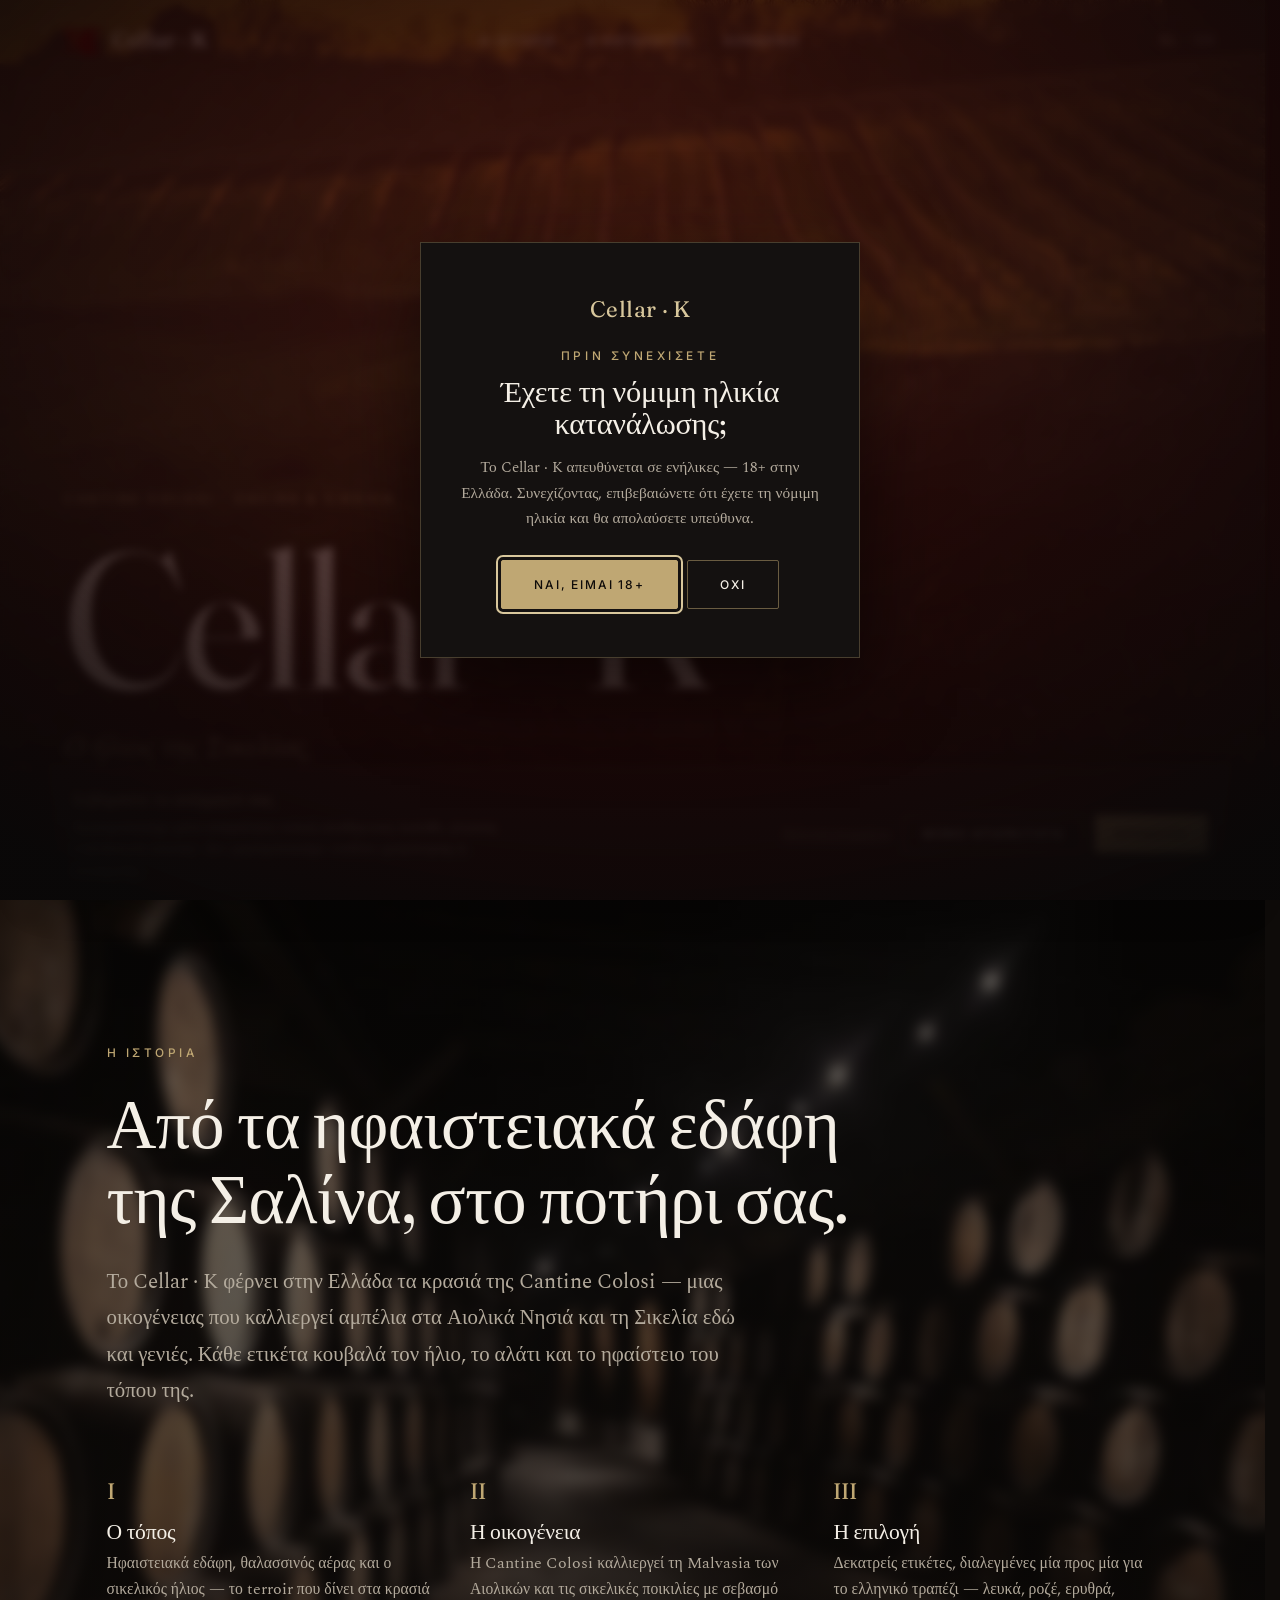
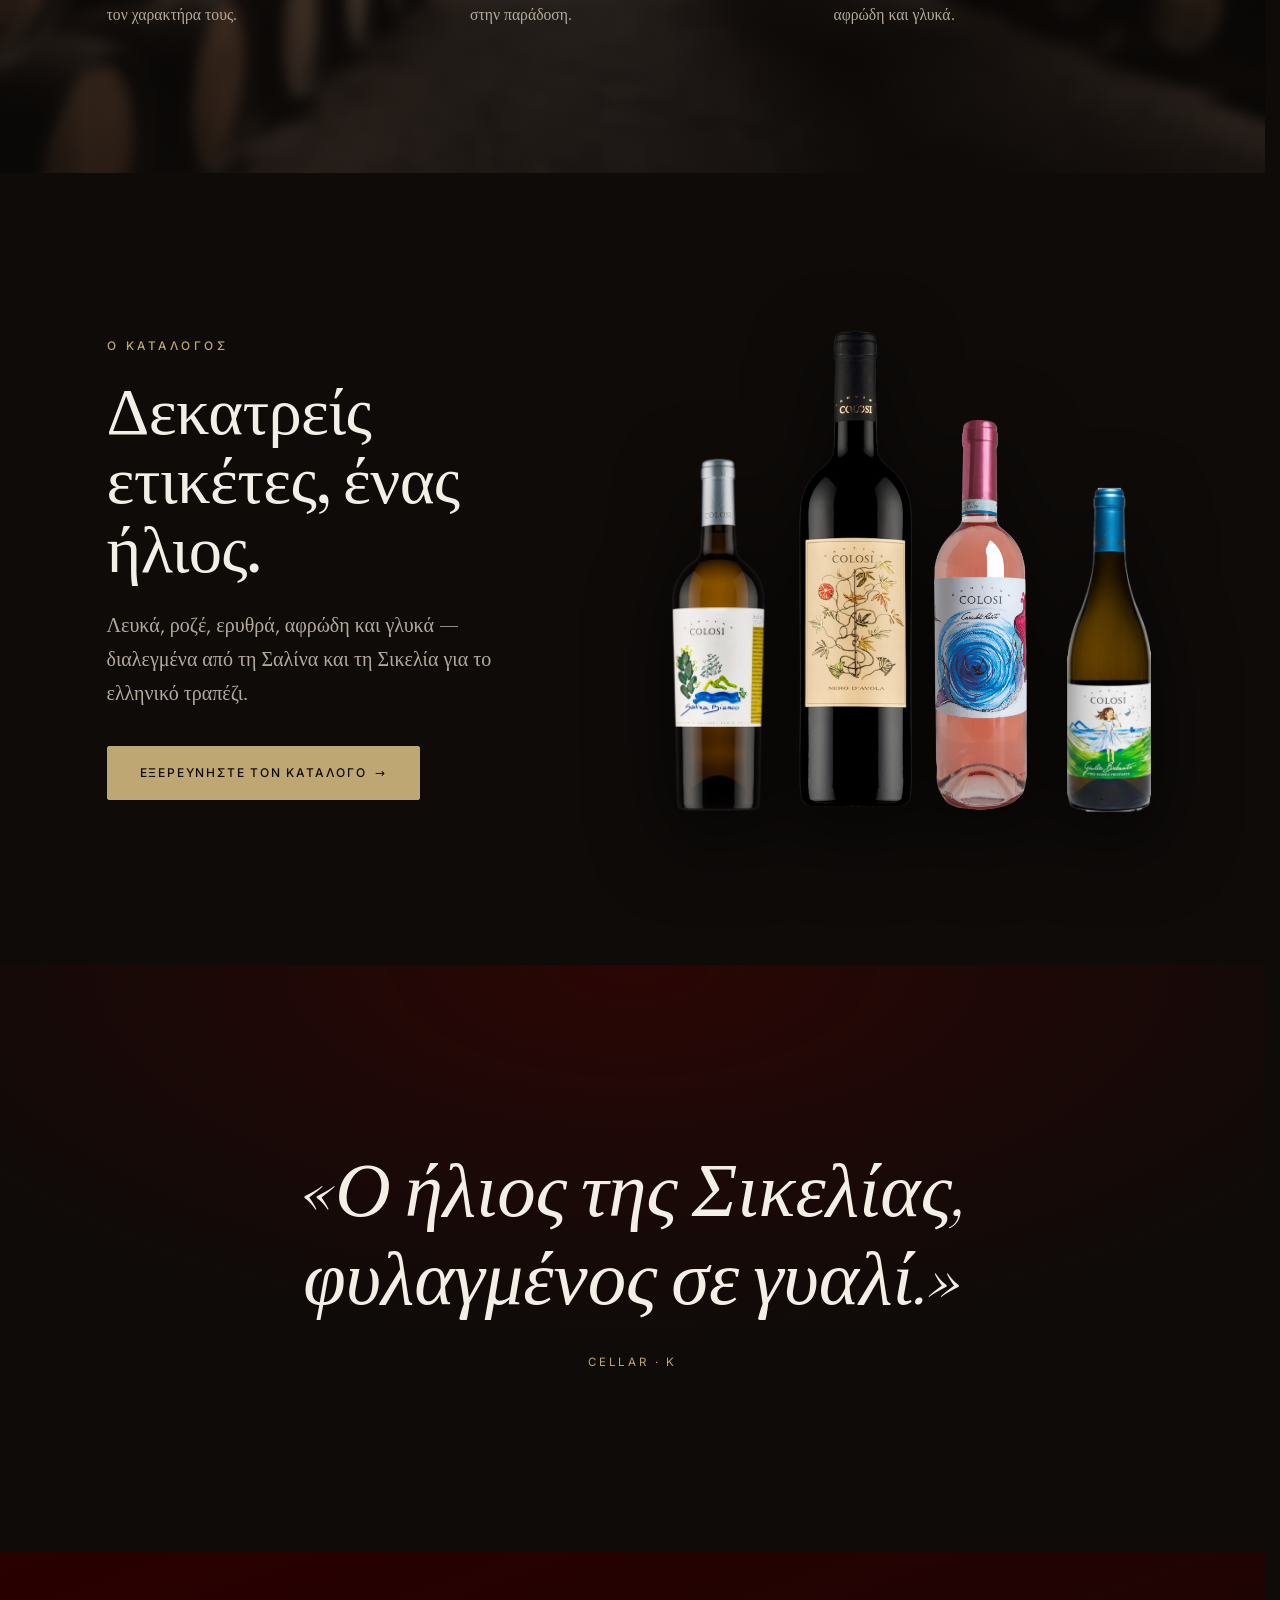
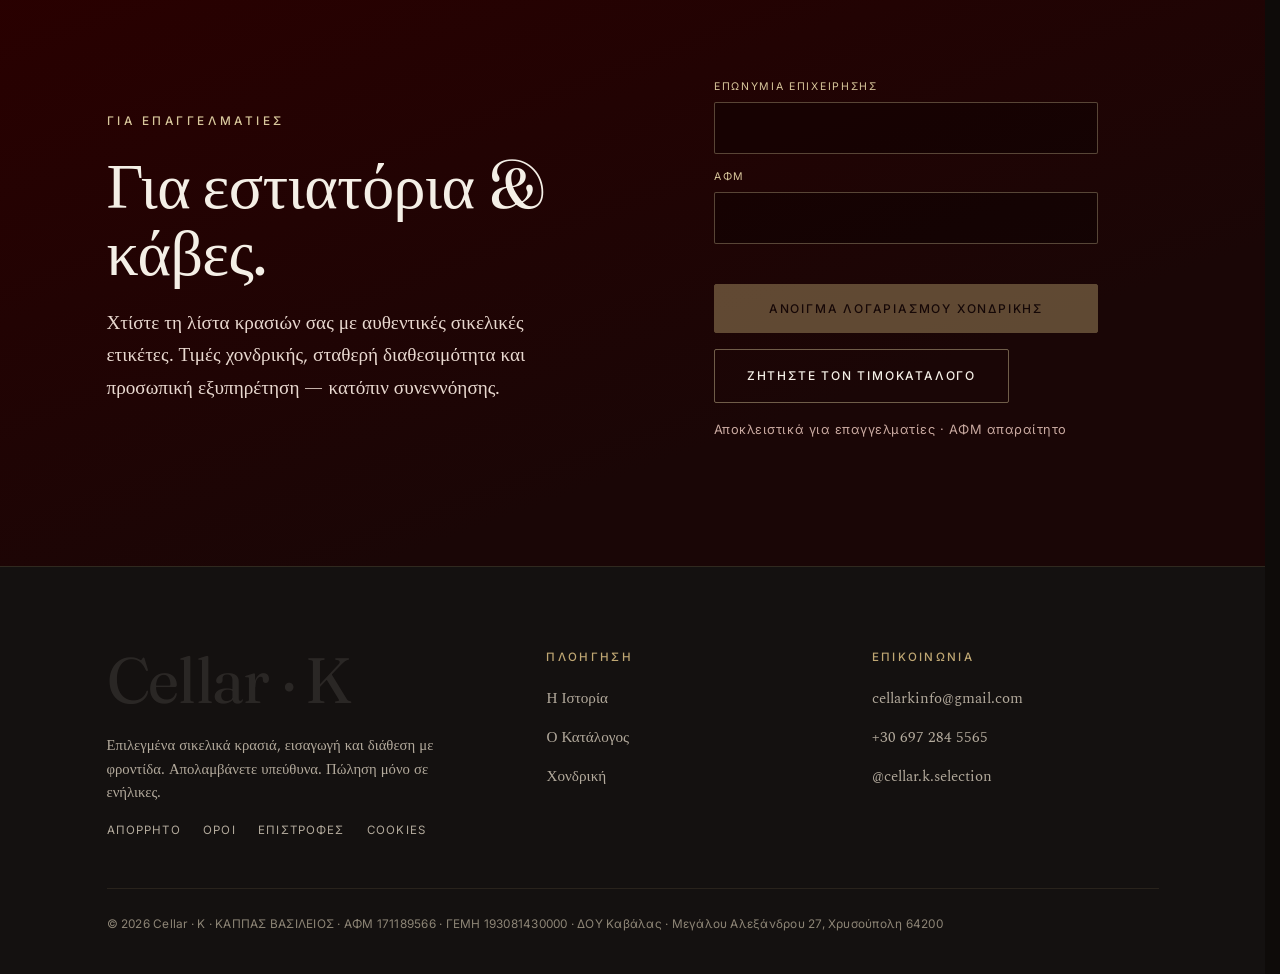
==== commit e534fe90: "Trade signup: live ΑΦΜ checksum soft-gate on homepage #trade - assets/afm.js: pure GR ΑΦΜ format + m" ====
--- a/index.html
+++ b/index.html
@@ -61,6 +61,17 @@
   .trade p{ font-family:var(--body); font-size:clamp(1.05rem,1.5vw,1.22rem); line-height:1.7; color:#e9d9d0; margin:1.4rem 0 0; max-width:46ch; }
   .trade-cta{ display:flex; flex-direction:column; gap:1rem; align-items:flex-start; }
   .trade-cta .note{ font-family:var(--sans); font-size:.8rem; color:#c9a9a0; letter-spacing:.04em; }
+  .trade-form{ display:flex; flex-direction:column; gap:.9rem; width:100%; max-width:24rem; }
+  .trade-form .field{ display:flex; flex-direction:column; gap:.4rem; }
+  .trade-form .field-label{ font-family:var(--sans); font-size:.66rem; letter-spacing:.16em; text-transform:uppercase; color:var(--gold-soft); }
+  .trade-form input{ width:100%; padding:.8rem .95rem; border-radius:2px; background:rgba(0,0,0,.28); border:1px solid rgba(216,199,156,.34); color:var(--cream); font-family:var(--body); font-size:1rem; transition:border-color .3s var(--ease), background .3s var(--ease); }
+  .trade-form input:focus{ outline:none; border-color:var(--gold); background:rgba(0,0,0,.4); }
+  .trade-form #trAfm{ letter-spacing:.28em; font-variant-numeric:tabular-nums; }
+  .trade-form .field-msg{ min-height:1.1em; margin:-.25rem 0 .15rem; font-family:var(--sans); font-size:.74rem; color:transparent; }
+  .trade-form .field-msg.ok{ color:var(--gold-soft); }
+  .trade-form .field-msg.bad{ color:#e7a79c; }
+  .trade-form .btn{ width:100%; justify-content:center; }
+  .trade-form .btn[disabled]{ opacity:.42; cursor:not-allowed; pointer-events:none; }
   @media(max-width:780px){ .trade-grid{ grid-template-columns:1fr; gap:2.2rem; } }
 
   @media(prefers-reduced-motion:reduce){ .hero-bg{ transform:none !important; } }
@@ -139,7 +150,18 @@
         <p data-fade data-gr="Χτίστε τη λίστα κρασιών σας με αυθεντικές σικελικές ετικέτες. Τιμές χονδρικής, σταθερή διαθεσιμότητα και προσωπική εξυπηρέτηση — κατόπιν συνεννόησης." data-en="Build your wine list with authentic Sicilian labels. Wholesale prices, steady availability and personal service — by arrangement.">Χτίστε τη λίστα κρασιών σας με αυθεντικές σικελικές ετικέτες. Τιμές χονδρικής, σταθερή διαθεσιμότητα και προσωπική εξυπηρέτηση — κατόπιν συνεννόησης.</p>
       </div>
       <div class="trade-cta" data-fade>
-        <a class="btn solid" id="ctaAccount" href="#" data-gr="Άνοιγμα λογαριασμού χονδρικής" data-en="Open a trade account">Άνοιγμα λογαριασμού χονδρικής</a>
+        <form class="trade-form" id="tradeForm" novalidate>
+          <label class="field">
+            <span class="field-label" data-gr="Επωνυμία επιχείρησης" data-en="Business name">Επωνυμία επιχείρησης</span>
+            <input type="text" id="trBiz" name="biz" autocomplete="organization" />
+          </label>
+          <label class="field">
+            <span class="field-label" data-gr="ΑΦΜ" data-en="VAT number (ΑΦΜ)">ΑΦΜ</span>
+            <input type="text" id="trAfm" name="afm" inputmode="numeric" autocomplete="off" maxlength="9" aria-describedby="trAfmMsg" />
+          </label>
+          <p class="field-msg" id="trAfmMsg" role="status" aria-live="polite"></p>
+          <button class="btn solid" type="submit" id="ctaAccount" data-gr="Άνοιγμα λογαριασμού χονδρικής" data-en="Open a trade account" disabled>Άνοιγμα λογαριασμού χονδρικής</button>
+        </form>
         <a class="btn ghost" id="ctaPrice" href="#" data-gr="Ζητήστε τον τιμοκατάλογο" data-en="Request the price list">Ζητήστε τον τιμοκατάλογο</a>
         <span class="note" data-gr="Αποκλειστικά για επαγγελματίες · ΑΦΜ απαραίτητο" data-en="Trade only · VAT number required">Αποκλειστικά για επαγγελματίες · ΑΦΜ απαραίτητο</span>
       </div>
@@ -188,10 +210,8 @@
   <script src="assets/vendor/lenis.min.js"></script>
   <script>
   (function(){
-    // trade CTAs → pre-filled enquiry emails
+    // price-list CTA → pre-filled enquiry email (account signup is wired in trade-signup.js)
     var M='cellarkinfo@gmail.com';
-    var acc=encodeURIComponent('Καλησπέρα Cellar · K,\n\nΘα ήθελα να ανοίξω λογαριασμό χονδρικής.\n\nΕπιχείρηση:\nΑΦΜ / ΔΟΥ:\nΠεριοχή:\nΥπεύθυνος:\nΤηλέφωνο:\n');
-    var a1=document.getElementById('ctaAccount'); if(a1) a1.href='mailto:'+M+'?subject='+encodeURIComponent('Άνοιγμα λογαριασμού χονδρικής — Cellar · K')+'&body='+acc;
     var a2=document.getElementById('ctaPrice'); if(a2) a2.href='mailto:'+M+'?subject='+encodeURIComponent('Αίτημα τιμοκαταλόγου χονδρικής — Cellar · K')+'&body='+encodeURIComponent('Καλησπέρα Cellar · K,\n\nΘα ήθελα να λάβω τον τιμοκατάλογο χονδρικής.\n\nΕπιχείρηση:\nΑΦΜ:\n');
 
     if(!window.gsap) return;
@@ -222,9 +242,11 @@
     import { initI18n } from './assets/i18n.js?v=2';
     import { initAgeGate } from './assets/age-gate.js';
     import { initConsent } from './assets/consent.js';
+    import { initTradeSignup } from './assets/trade-signup.js';
     initI18n();
     initAgeGate();
     initConsent();
+    initTradeSignup();
   </script>
 </body>
 </html>
--- a/assets/styles.css
+++ b/assets/styles.css
@@ -41,7 +41,7 @@
 
 *{ margin:0; padding:0; box-sizing:border-box; }
 
-html{ -webkit-text-size-adjust:100%; -webkit-font-smoothing:antialiased; text-rendering:optimizeLegibility; scroll-behavior:smooth; scroll-padding-top:80px; }
+html{ -webkit-text-size-adjust:100%; -webkit-font-smoothing:antialiased; text-rendering:optimizeLegibility; scroll-behavior:smooth; scroll-padding-top:80px; scrollbar-gutter:stable; }
 @media(prefers-reduced-motion:reduce){ html{ scroll-behavior:auto; } }
 
 body{
@@ -115,12 +115,17 @@
    ============================================================ */
 .nav{
   position:fixed; top:0; left:0; right:0; z-index:50;
-  display:flex; align-items:center; justify-content:space-between;
+  display:grid; grid-template-columns:1fr auto 1fr; align-items:center;
   padding:1.4rem clamp(1.4rem,5vw,4rem);
   border-bottom:1px solid transparent;
   text-shadow:0 1px 16px rgba(0,0,0,.4);
   transition:background-color .4s var(--ease-out), padding .4s var(--ease-out), border-color .4s var(--ease-out);
 }
+/* fixed 3-track grid so the centre links sit in the SAME spot on every page,
+   regardless of what's on the right (e.g. the catalogue's cart icon) */
+.nav > .brand{ grid-column:1; justify-self:start; }
+.nav > .nav-links{ grid-column:2; justify-self:center; }
+.nav > .lang, .nav > .nav-right{ grid-column:3; justify-self:end; }
 .nav.solid, .nav.scrolled{
   background:rgba(14,11,9,.9); -webkit-backdrop-filter:blur(10px); backdrop-filter:blur(10px);
   border-bottom-color:rgba(191,167,115,.16);
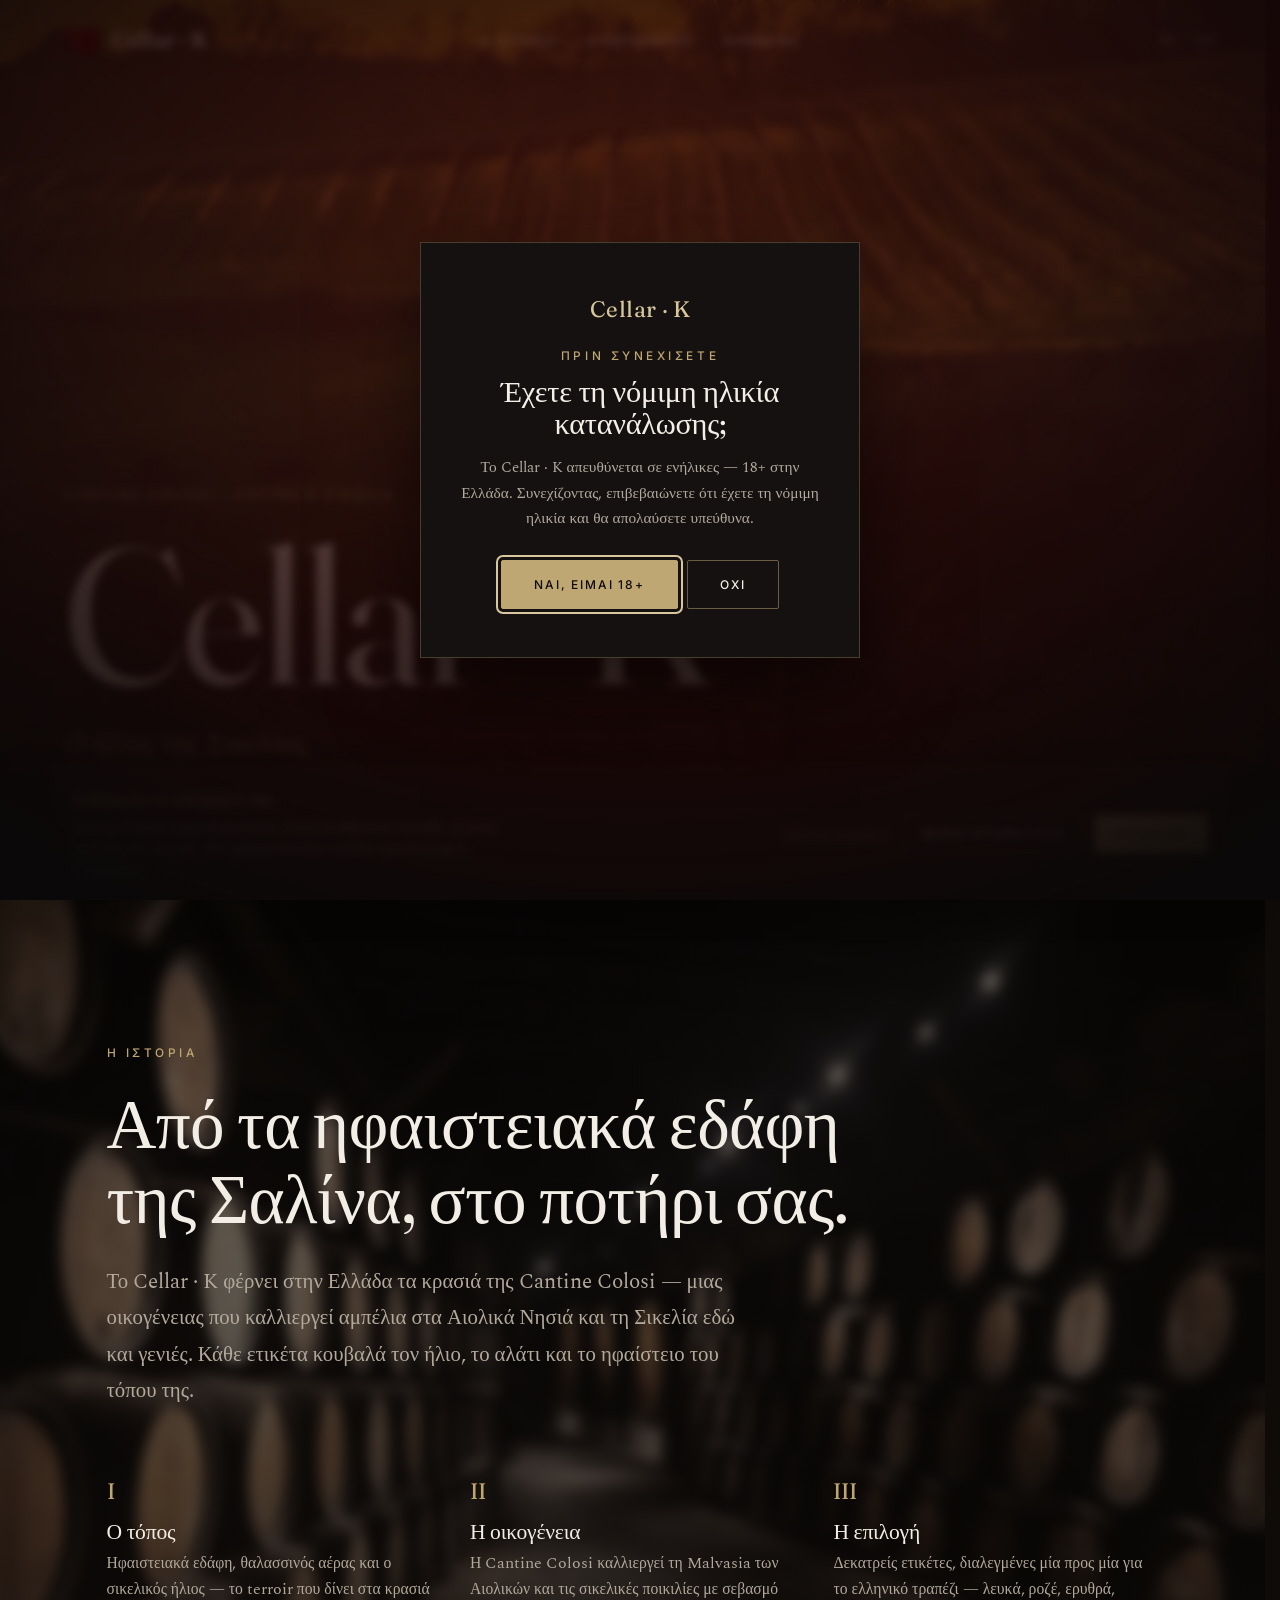
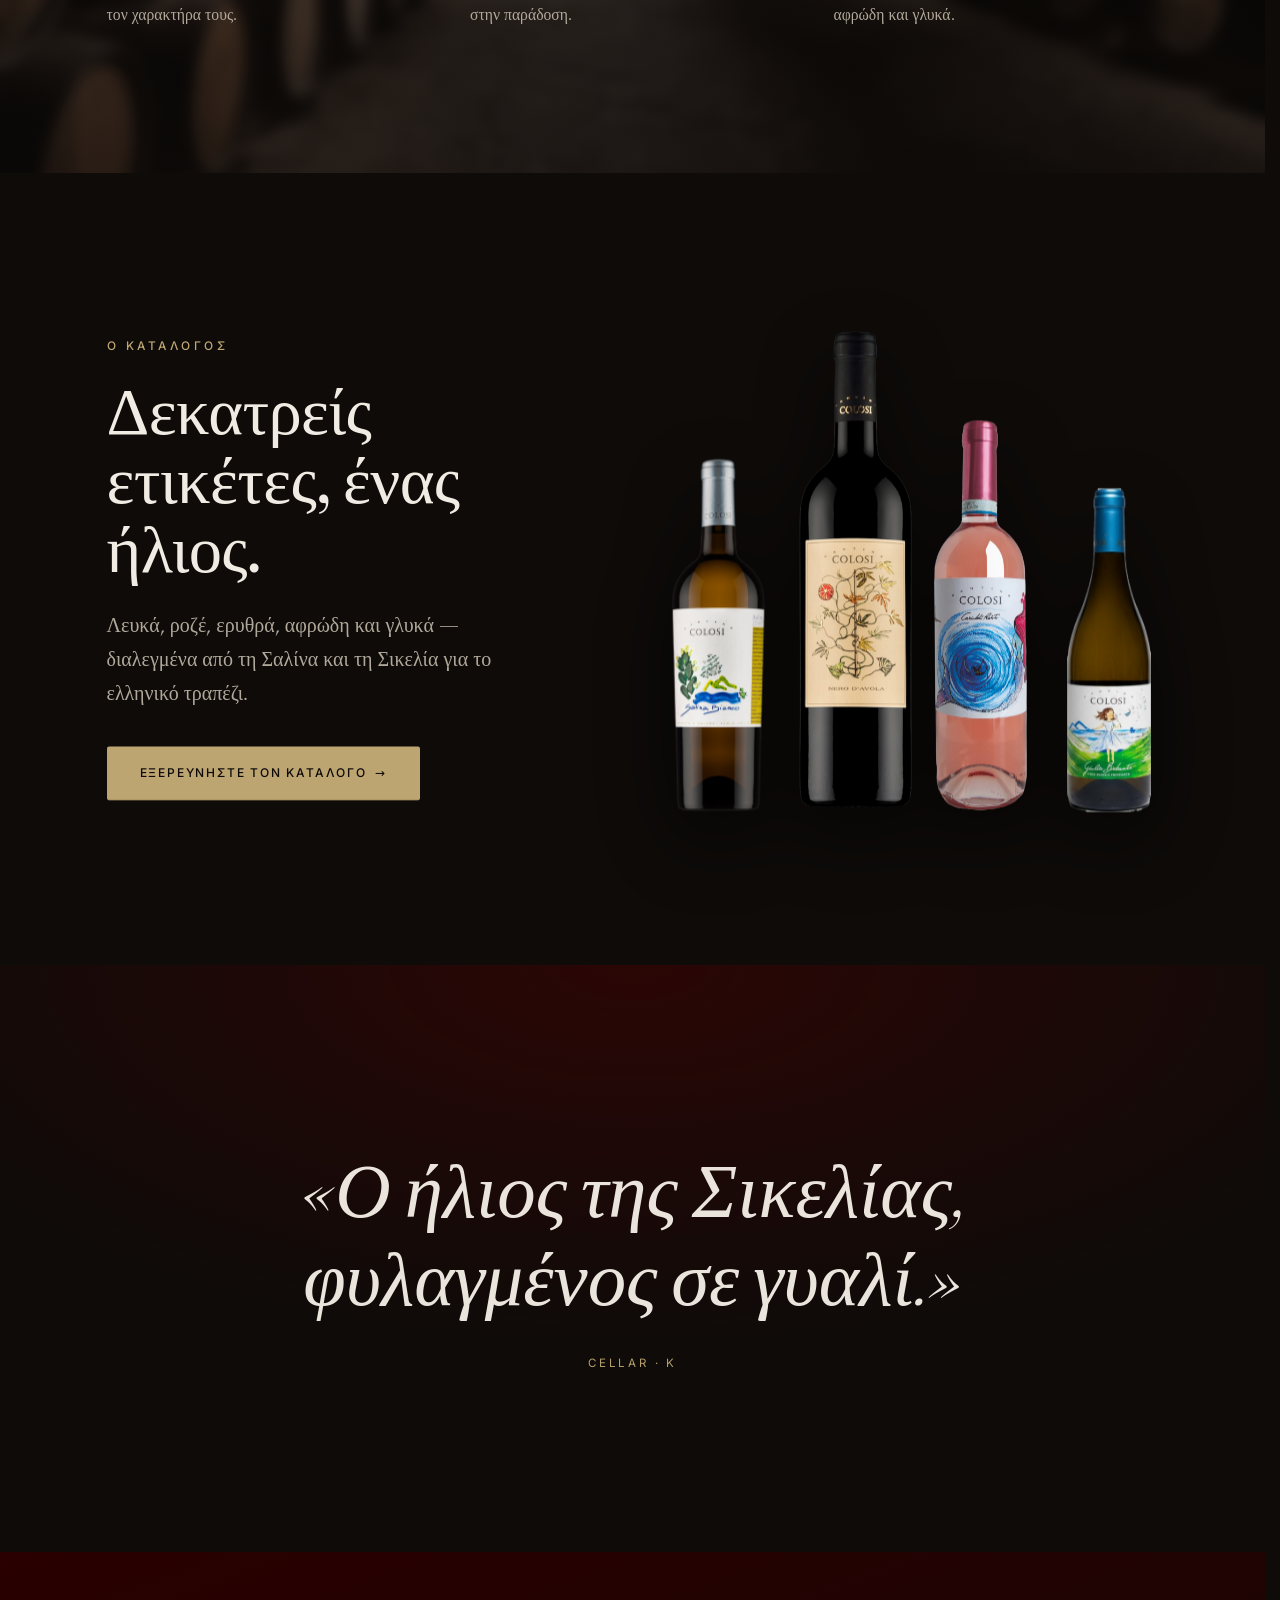
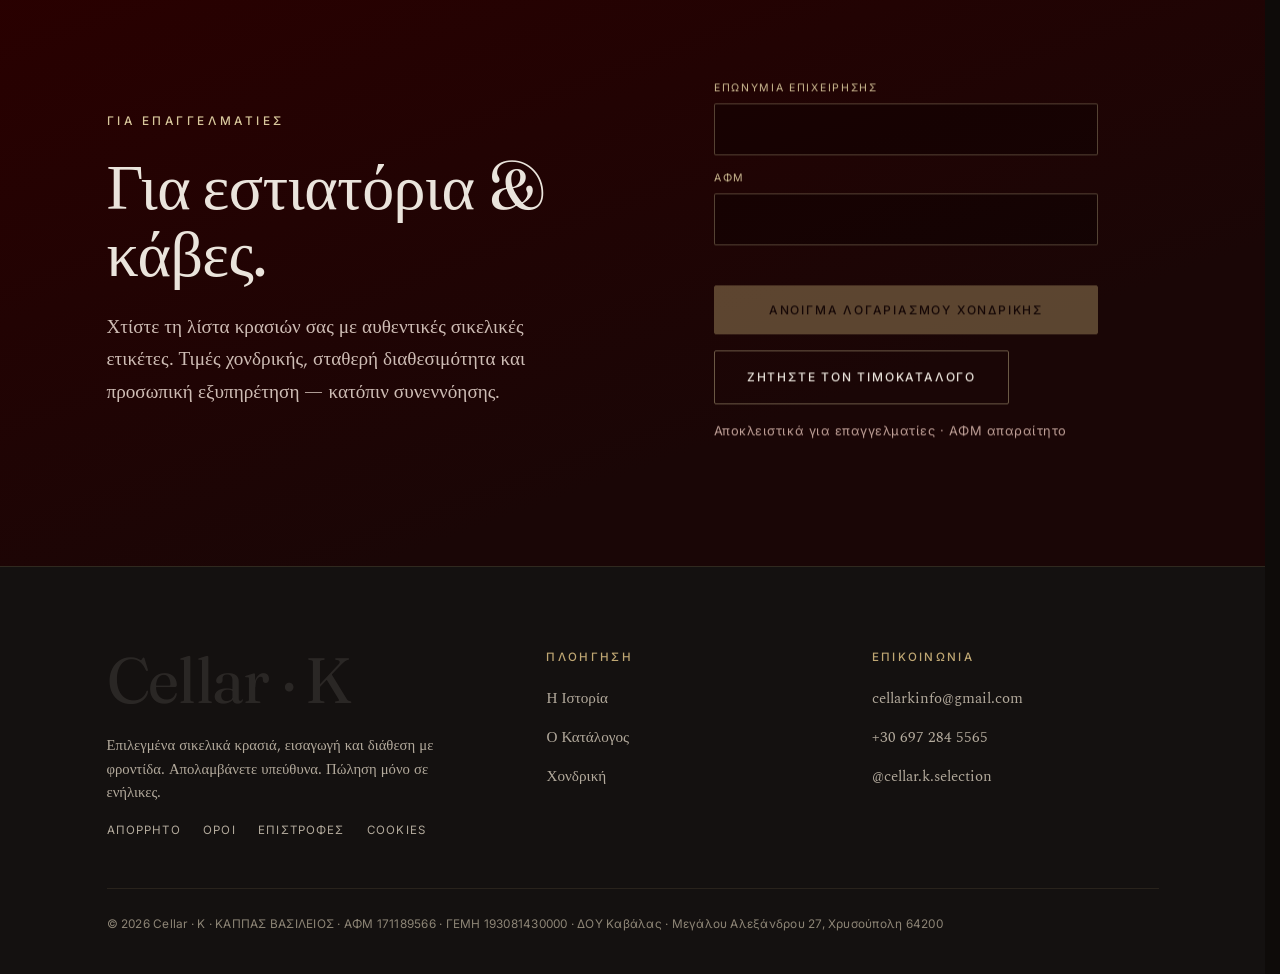
==== commit 174d8a47: "Catalogue + basket prices, and a compact basket redesign Prices were only shown at Shopify checkout " ====
--- a/index.html
+++ b/index.html
@@ -11,7 +11,7 @@
 <link rel="icon" href="assets/favicon-32.png" />
 <link rel="apple-touch-icon" href="assets/apple-touch-icon.png" />
 <link rel="stylesheet" href="assets/fonts/fonts.css?v=2" />
-<link rel="stylesheet" href="assets/styles.css?v=9" />
+<link rel="stylesheet" href="assets/styles.css?v=10" />
 <style>
   /* homepage section styles only — tokens, reset, nav, buttons, eyebrow
      and footer live in the shared assets/styles.css */
--- a/assets/styles.css
+++ b/assets/styles.css
@@ -327,12 +327,22 @@
 .cart-body{ flex:1; overflow-y:auto; padding:1.2rem 1.6rem; }
 .cart-items{ display:flex; flex-direction:column; gap:1.1rem; }
 .cart-empty{ color:var(--muted-dim); font-size:.95rem; margin-top:.5rem; }
-.cart-line{ display:grid; grid-template-columns:40px 1fr auto; gap:1rem; align-items:center; }
-.cart-line img{ width:40px; height:62px; object-fit:contain; }
-.cart-line-name{ color:var(--cream); font-size:.94rem; margin-bottom:.45rem; line-height:1.2; }
-.cart-rm{ background:none; border:none; color:var(--muted-dim); font-size:1.3rem; line-height:1;
-  cursor:pointer; align-self:flex-start; transition:color .25s var(--ease); }
-.cart-rm:hover{ color:var(--gold); }
+.cart-line{ display:grid; grid-template-columns:40px 1fr auto; gap:.85rem; align-items:center; }
+.cart-line picture{ display:block; }/* override the global picture{display:contents} so it stays the grid cell */
+.cart-line img{ width:40px; height:56px; object-fit:contain; }
+.cart-line-name{ color:var(--cream); font-size:.9rem; line-height:1.3; min-width:0; }
+.cart-line-end{ display:flex; flex-direction:column; align-items:flex-end; gap:.45rem; }
+.cart-line-price{ color:var(--gold-soft); font-family:var(--sans); font-size:.92rem; letter-spacing:.02em; white-space:nowrap; }
+.cart-line-controls{ display:flex; align-items:center; gap:.55rem; }
+.cart-rm{ display:inline-flex; align-items:center; justify-content:center; background:none; border:none;
+  color:#c2564b; cursor:pointer; padding:.15rem; line-height:0; transition:color .2s var(--ease); }
+.cart-rm svg{ width:17px; height:17px; }
+.cart-rm:hover{ color:#dd6a5d; }
+.cart-subtotal{ display:flex; justify-content:space-between; align-items:baseline; gap:1rem;
+  padding-bottom:.7rem; border-bottom:1px solid rgba(191,167,115,.14); }
+.cart-subtotal > span:first-child{ font-family:var(--sans); font-size:.7rem; letter-spacing:.14em;
+  text-transform:uppercase; color:var(--muted-dim); }
+.cart-subtotal-val{ font-family:var(--serif); font-size:1.4rem; color:var(--gold-soft); }
 .cart-foot{ padding:1.3rem 1.6rem 1.7rem; border-top:1px solid rgba(191,167,115,.14);
   display:flex; flex-direction:column; gap:.7rem; }
 .cart-confirm{ color:var(--muted-dim); font-family:var(--sans); font-size:.72rem; letter-spacing:.03em; margin-bottom:.2rem; }
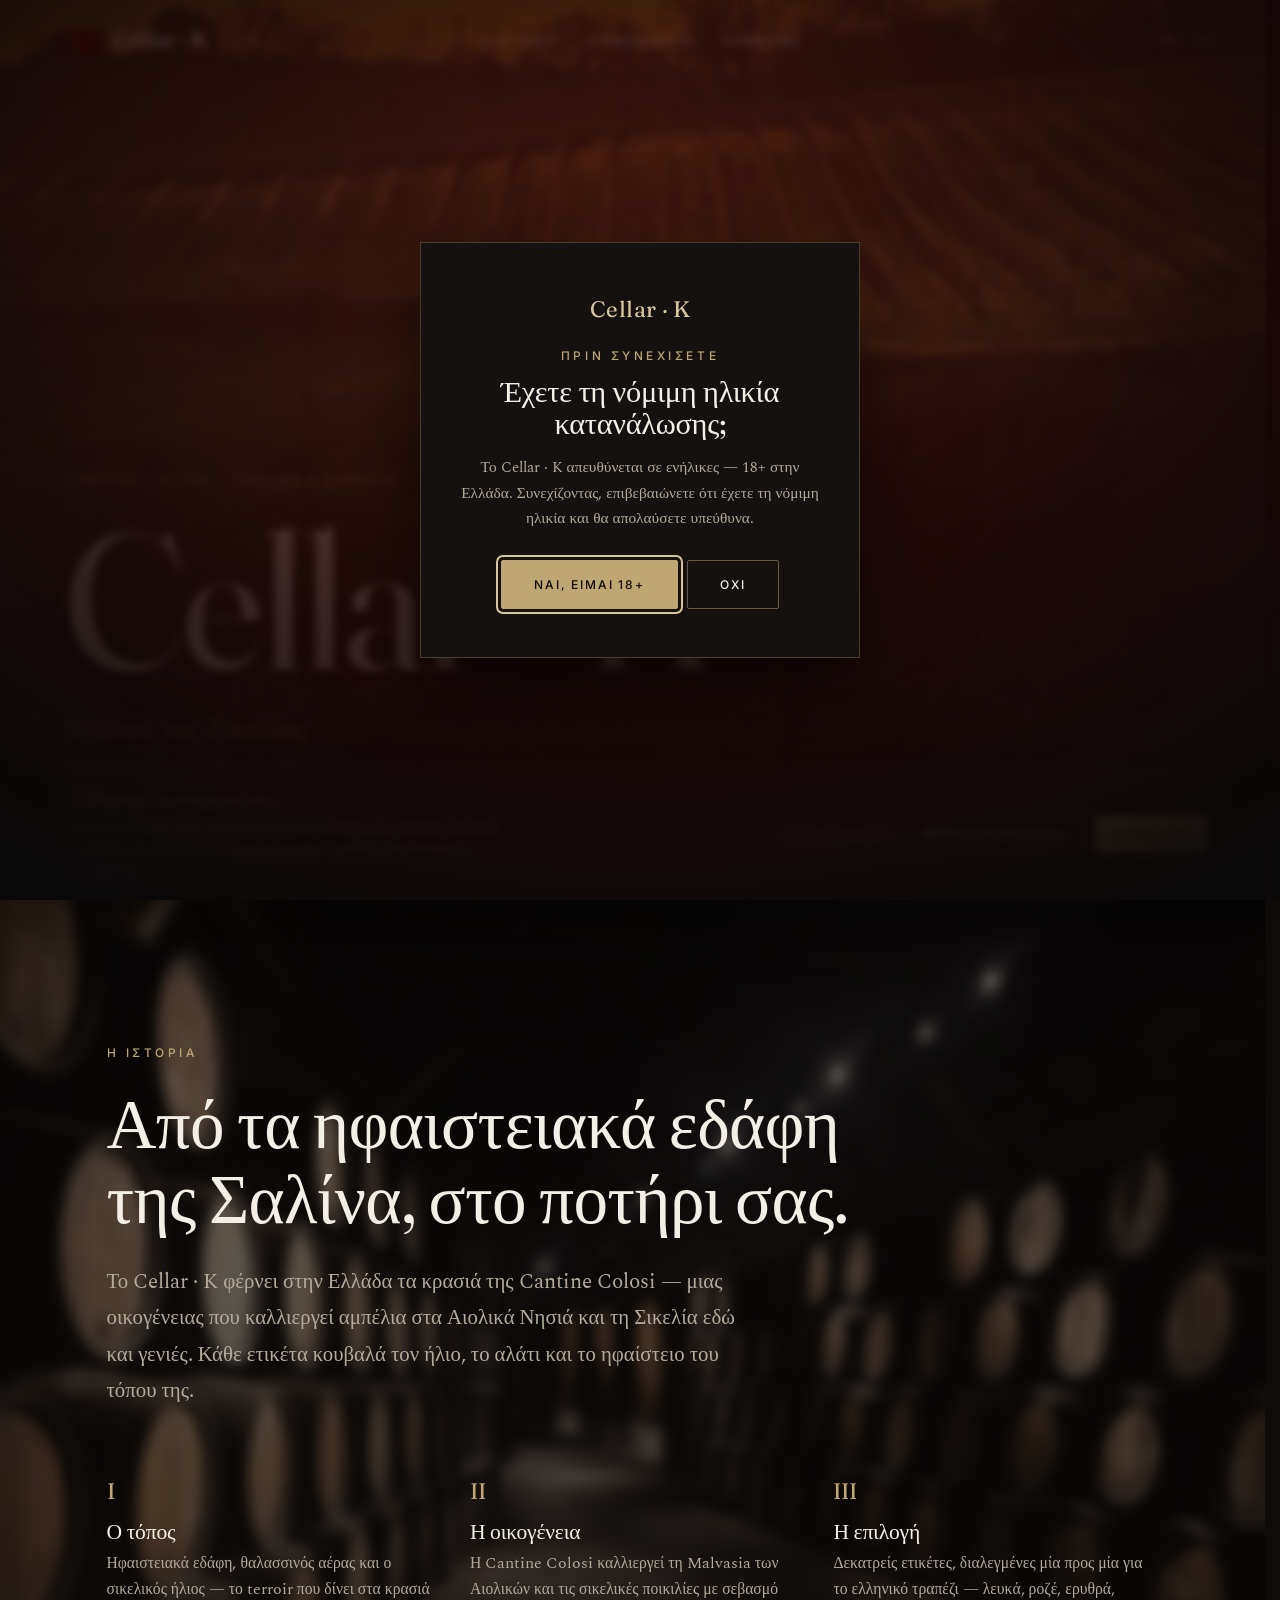
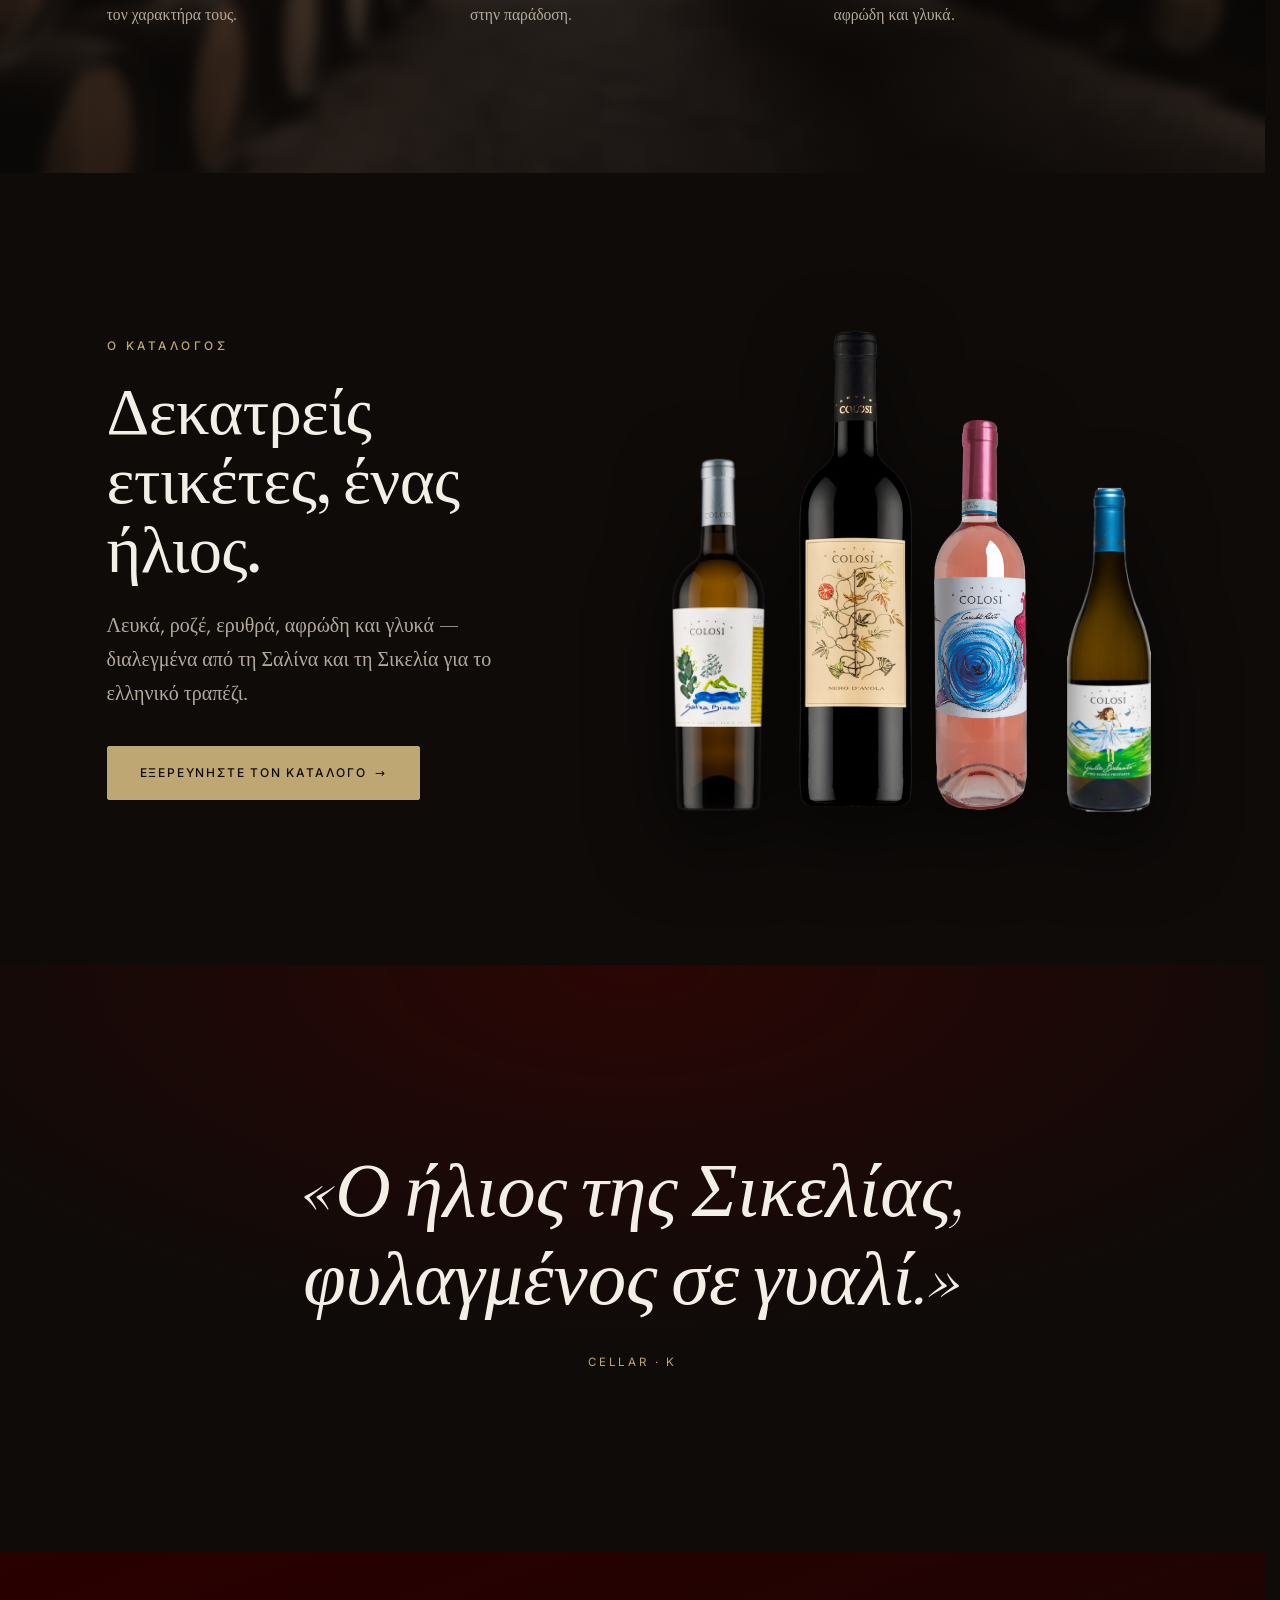
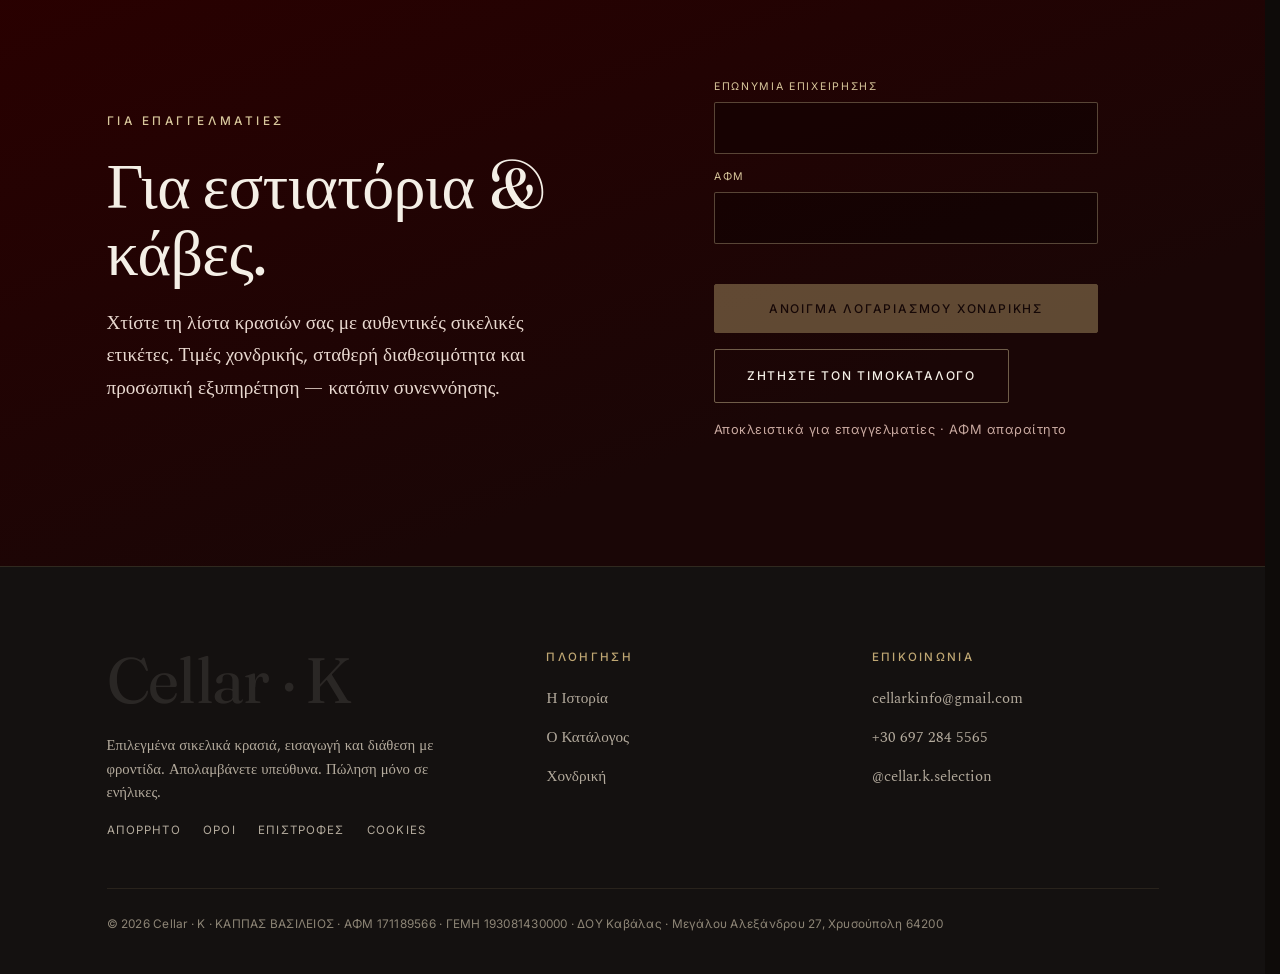
==== commit edc59c00: "Basket: restore × delete control (revert trash bin, owner preference) Keeps the compact layout (thum" ====
--- a/index.html
+++ b/index.html
@@ -11,7 +11,7 @@
 <link rel="icon" href="assets/favicon-32.png" />
 <link rel="apple-touch-icon" href="assets/apple-touch-icon.png" />
 <link rel="stylesheet" href="assets/fonts/fonts.css?v=2" />
-<link rel="stylesheet" href="assets/styles.css?v=10" />
+<link rel="stylesheet" href="assets/styles.css?v=11" />
 <style>
   /* homepage section styles only — tokens, reset, nav, buttons, eyebrow
      and footer live in the shared assets/styles.css */
--- a/assets/styles.css
+++ b/assets/styles.css
@@ -334,10 +334,9 @@
 .cart-line-end{ display:flex; flex-direction:column; align-items:flex-end; gap:.45rem; }
 .cart-line-price{ color:var(--gold-soft); font-family:var(--sans); font-size:.92rem; letter-spacing:.02em; white-space:nowrap; }
 .cart-line-controls{ display:flex; align-items:center; gap:.55rem; }
-.cart-rm{ display:inline-flex; align-items:center; justify-content:center; background:none; border:none;
-  color:#c2564b; cursor:pointer; padding:.15rem; line-height:0; transition:color .2s var(--ease); }
-.cart-rm svg{ width:17px; height:17px; }
-.cart-rm:hover{ color:#dd6a5d; }
+.cart-rm{ background:none; border:none; color:var(--muted-dim); font-size:1.3rem; line-height:1;
+  cursor:pointer; padding:0 .15rem; transition:color .25s var(--ease); }
+.cart-rm:hover{ color:var(--gold); }
 .cart-subtotal{ display:flex; justify-content:space-between; align-items:baseline; gap:1rem;
   padding-bottom:.7rem; border-bottom:1px solid rgba(191,167,115,.14); }
 .cart-subtotal > span:first-child{ font-family:var(--sans); font-size:.7rem; letter-spacing:.14em;
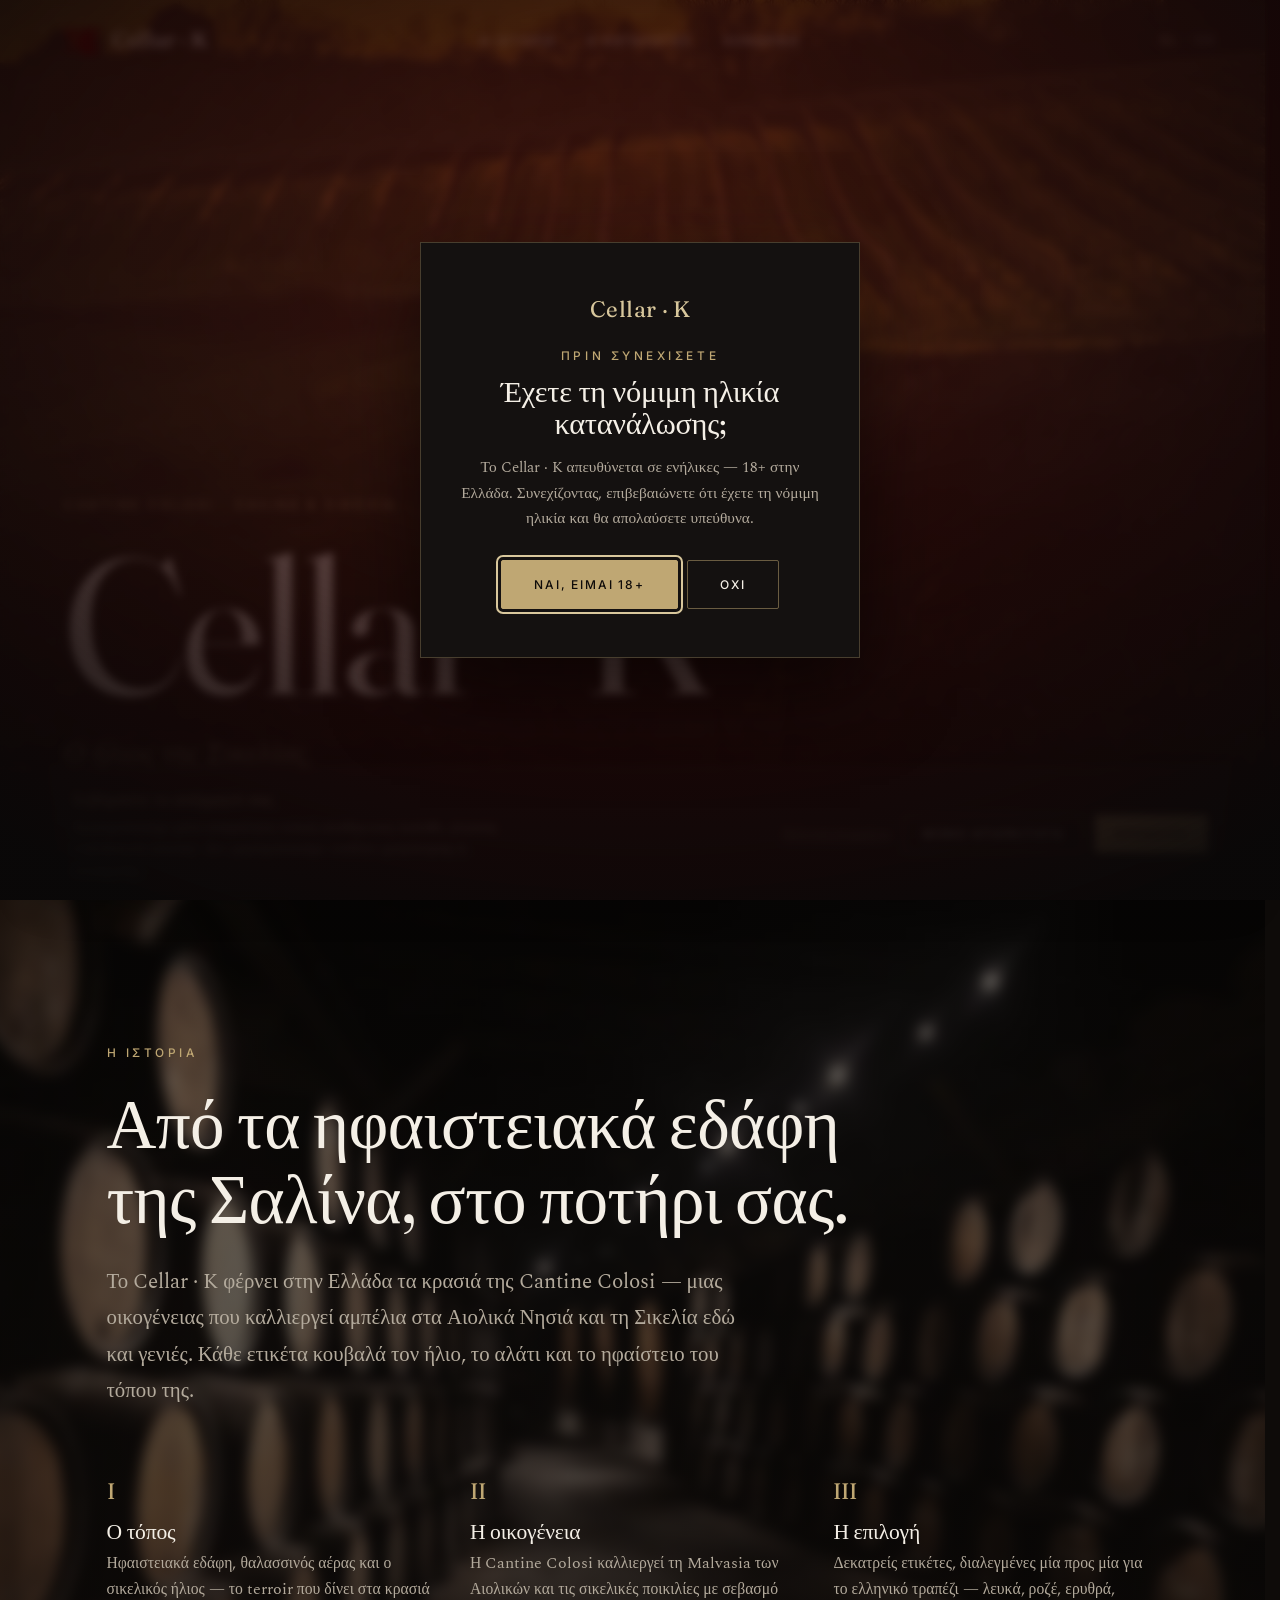
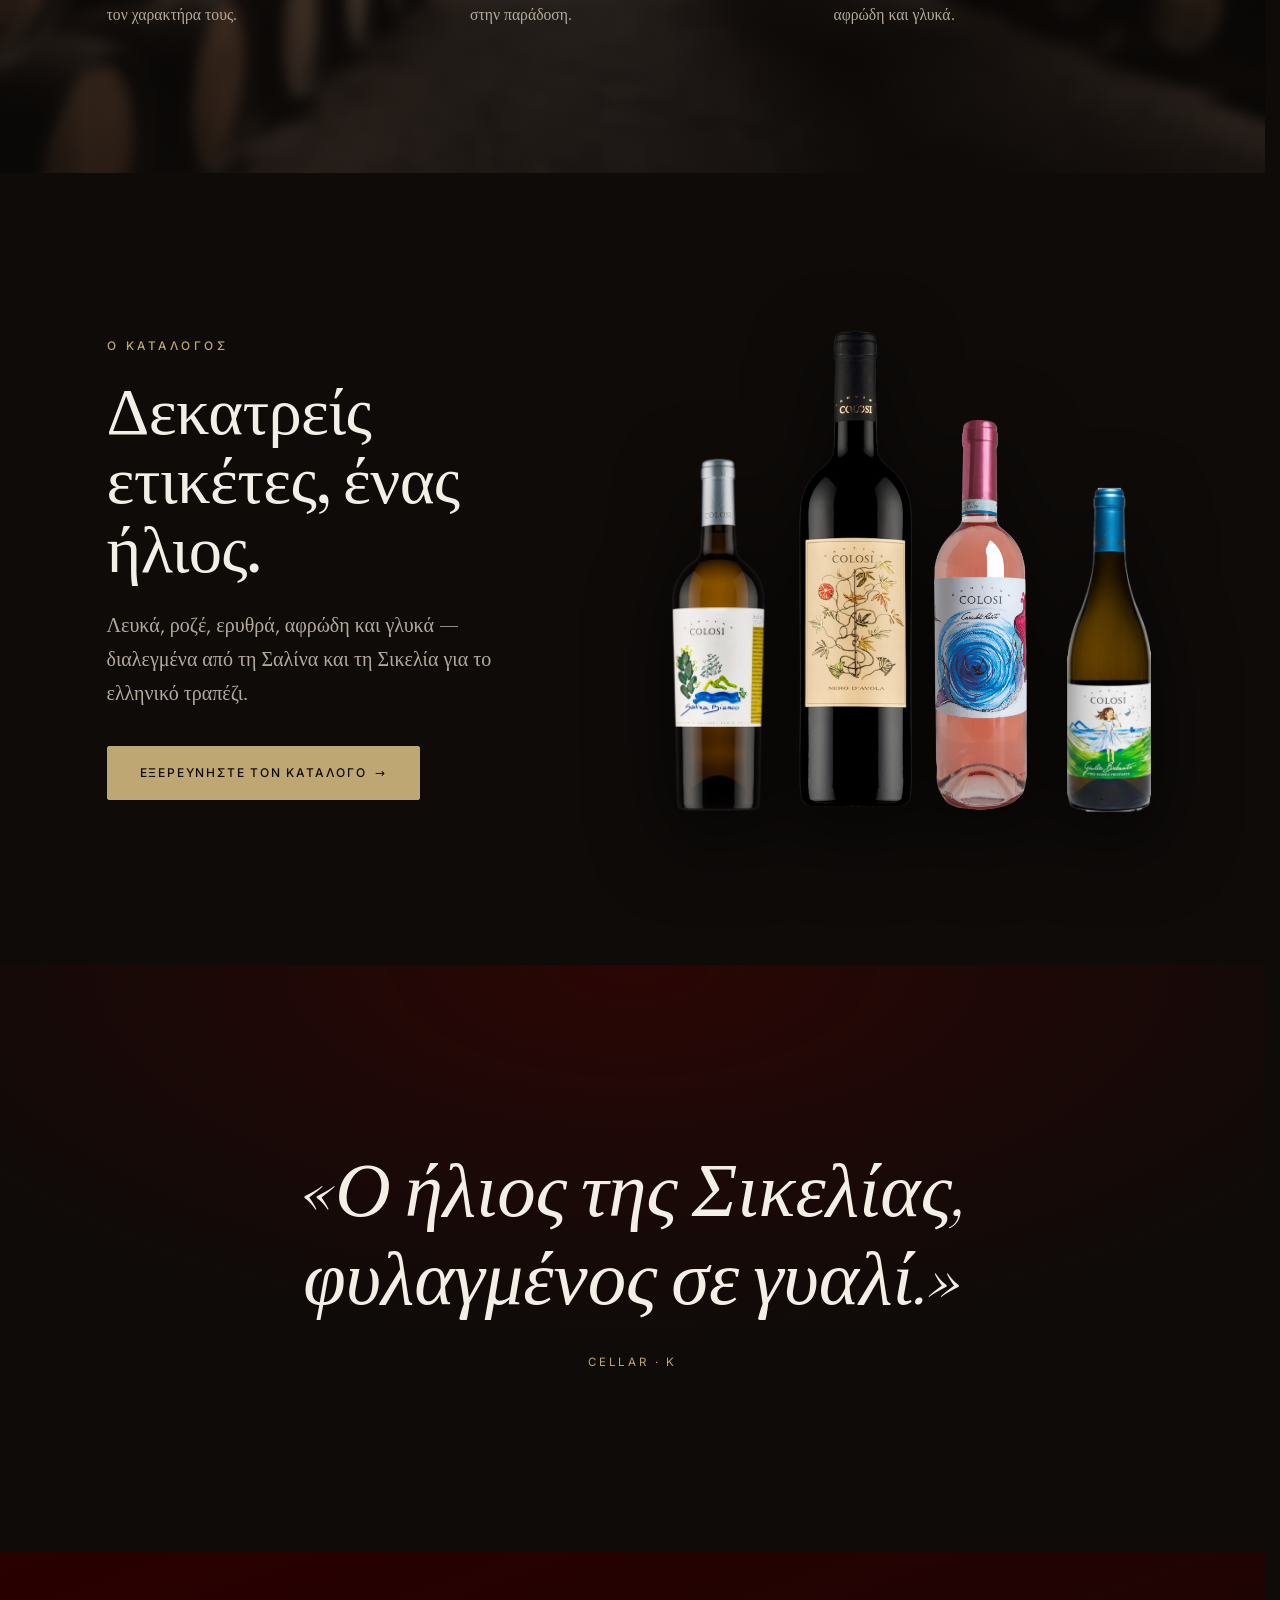
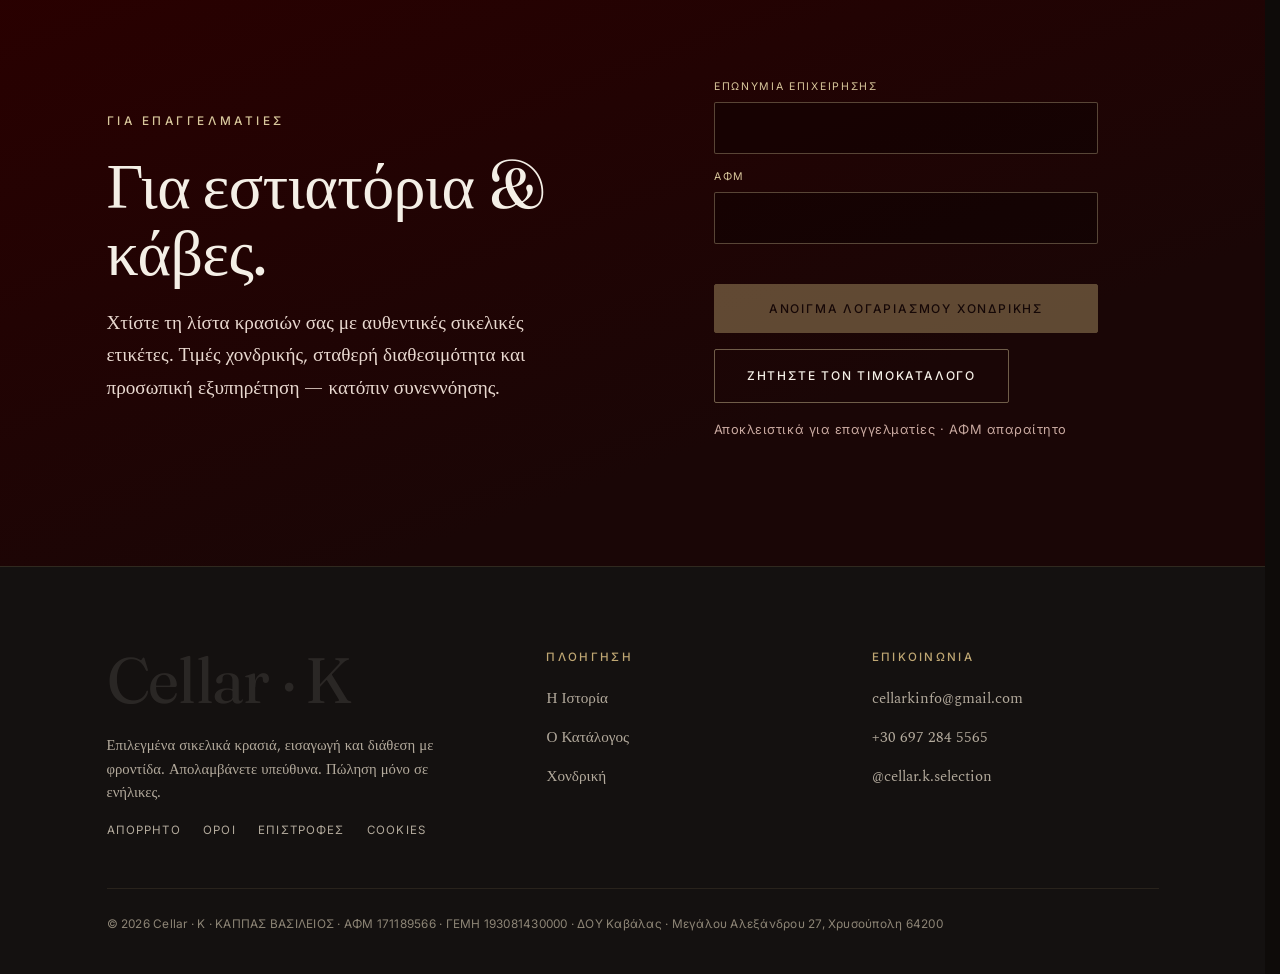
==== commit 1bc2ff12: "Basket: restore the earlier line layout (owner preference) Back to: 48px thumbnail left · name top-l" ====
--- a/index.html
+++ b/index.html
@@ -11,7 +11,7 @@
 <link rel="icon" href="assets/favicon-32.png" />
 <link rel="apple-touch-icon" href="assets/apple-touch-icon.png" />
 <link rel="stylesheet" href="assets/fonts/fonts.css?v=2" />
-<link rel="stylesheet" href="assets/styles.css?v=11" />
+<link rel="stylesheet" href="assets/styles.css?v=12" />
 <style>
   /* homepage section styles only — tokens, reset, nav, buttons, eyebrow
      and footer live in the shared assets/styles.css */
--- a/assets/styles.css
+++ b/assets/styles.css
@@ -327,15 +327,15 @@
 .cart-body{ flex:1; overflow-y:auto; padding:1.2rem 1.6rem; }
 .cart-items{ display:flex; flex-direction:column; gap:1.1rem; }
 .cart-empty{ color:var(--muted-dim); font-size:.95rem; margin-top:.5rem; }
-.cart-line{ display:grid; grid-template-columns:40px 1fr auto; gap:.85rem; align-items:center; }
-.cart-line picture{ display:block; }/* override the global picture{display:contents} so it stays the grid cell */
-.cart-line img{ width:40px; height:56px; object-fit:contain; }
-.cart-line-name{ color:var(--cream); font-size:.9rem; line-height:1.3; min-width:0; }
-.cart-line-end{ display:flex; flex-direction:column; align-items:flex-end; gap:.45rem; }
+.cart-line{ position:relative; display:grid; grid-template-columns:48px 1fr; gap:.9rem; align-items:start; }
+.cart-line picture{ display:block; }/* override the global picture{display:contents} so it stays the 48px grid cell */
+.cart-line img{ width:48px; height:72px; object-fit:contain; }
+.cart-line-info{ min-width:0; padding-right:1.5rem; }
+.cart-line-name{ color:var(--cream); font-size:.92rem; line-height:1.25; margin:0 0 .65rem; }
+.cart-line-row{ display:flex; align-items:center; justify-content:space-between; gap:.8rem; }
 .cart-line-price{ color:var(--gold-soft); font-family:var(--sans); font-size:.92rem; letter-spacing:.02em; white-space:nowrap; }
-.cart-line-controls{ display:flex; align-items:center; gap:.55rem; }
-.cart-rm{ background:none; border:none; color:var(--muted-dim); font-size:1.3rem; line-height:1;
-  cursor:pointer; padding:0 .15rem; transition:color .25s var(--ease); }
+.cart-rm{ position:absolute; top:-.15rem; right:0; background:none; border:none; color:var(--muted-dim);
+  font-size:1.15rem; line-height:1; cursor:pointer; padding:.2rem .25rem; transition:color .25s var(--ease); }
 .cart-rm:hover{ color:var(--gold); }
 .cart-subtotal{ display:flex; justify-content:space-between; align-items:baseline; gap:1rem;
   padding-bottom:.7rem; border-bottom:1px solid rgba(191,167,115,.14); }
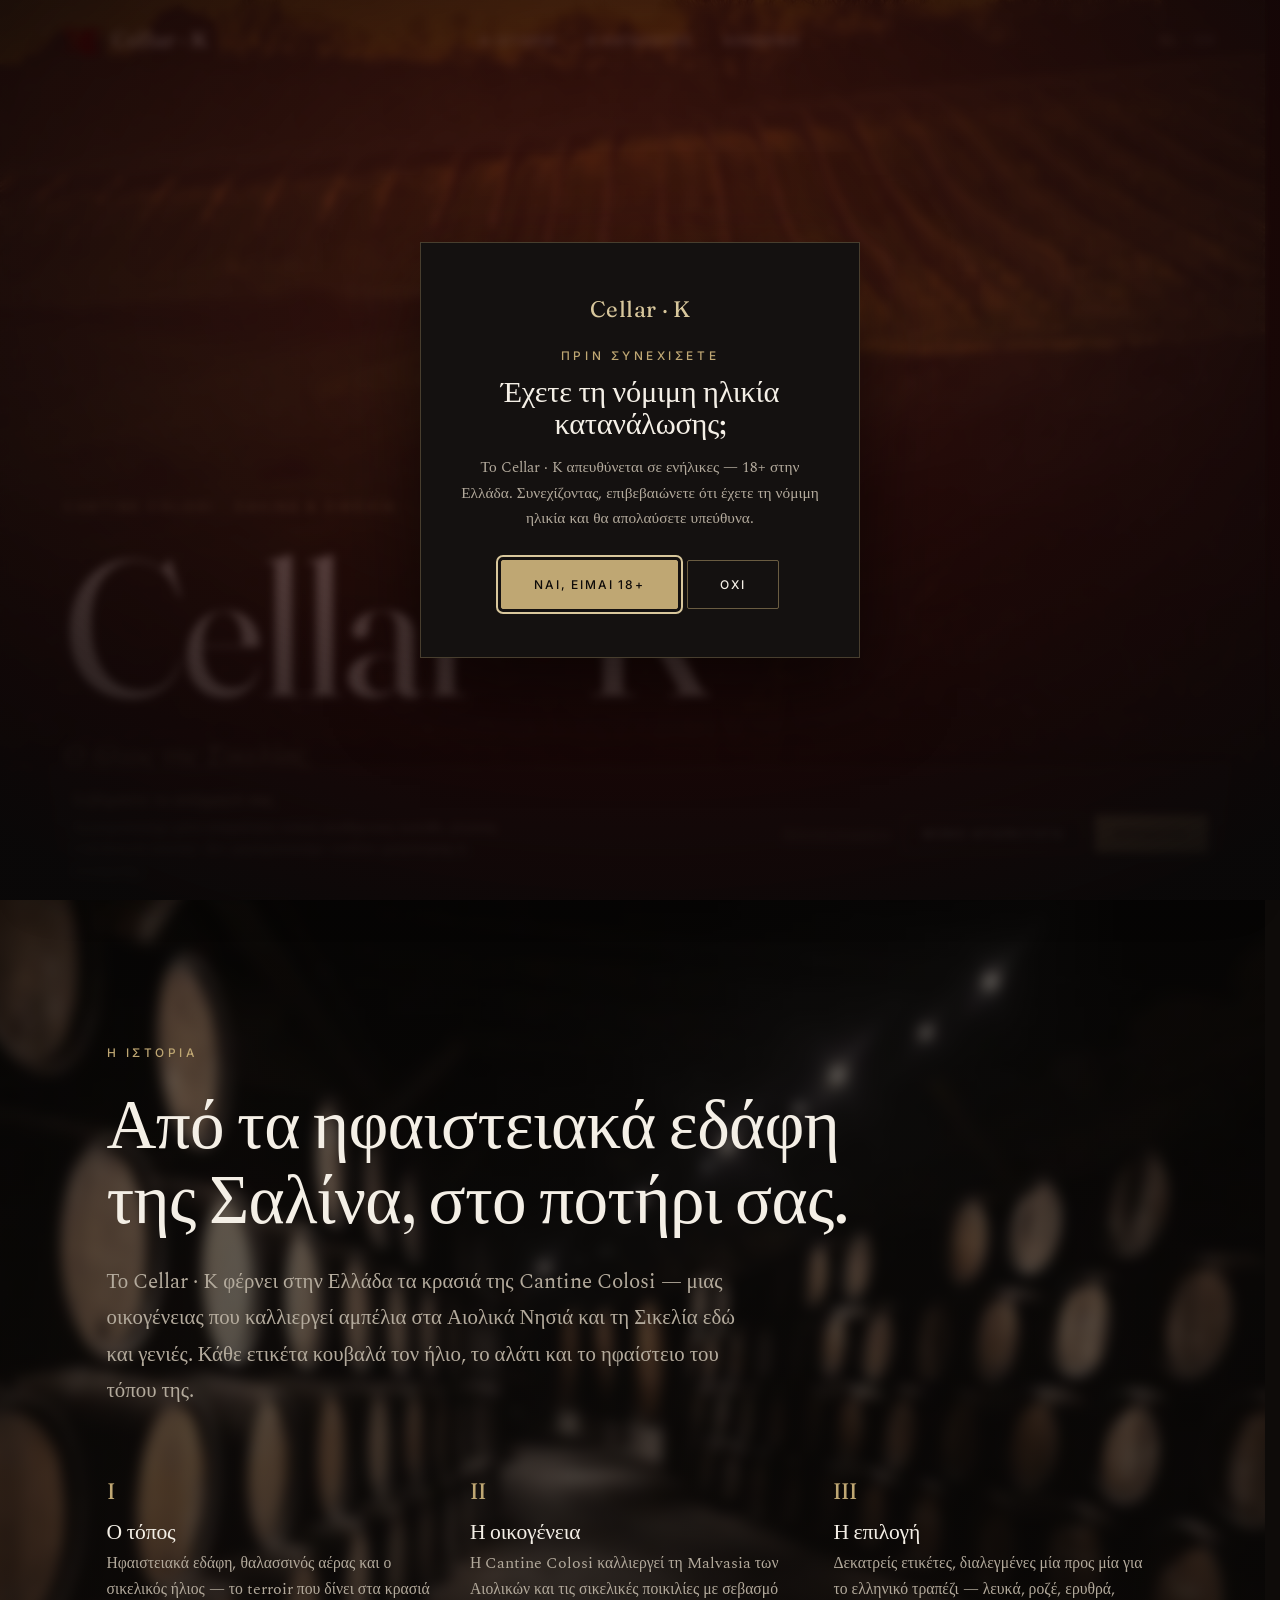
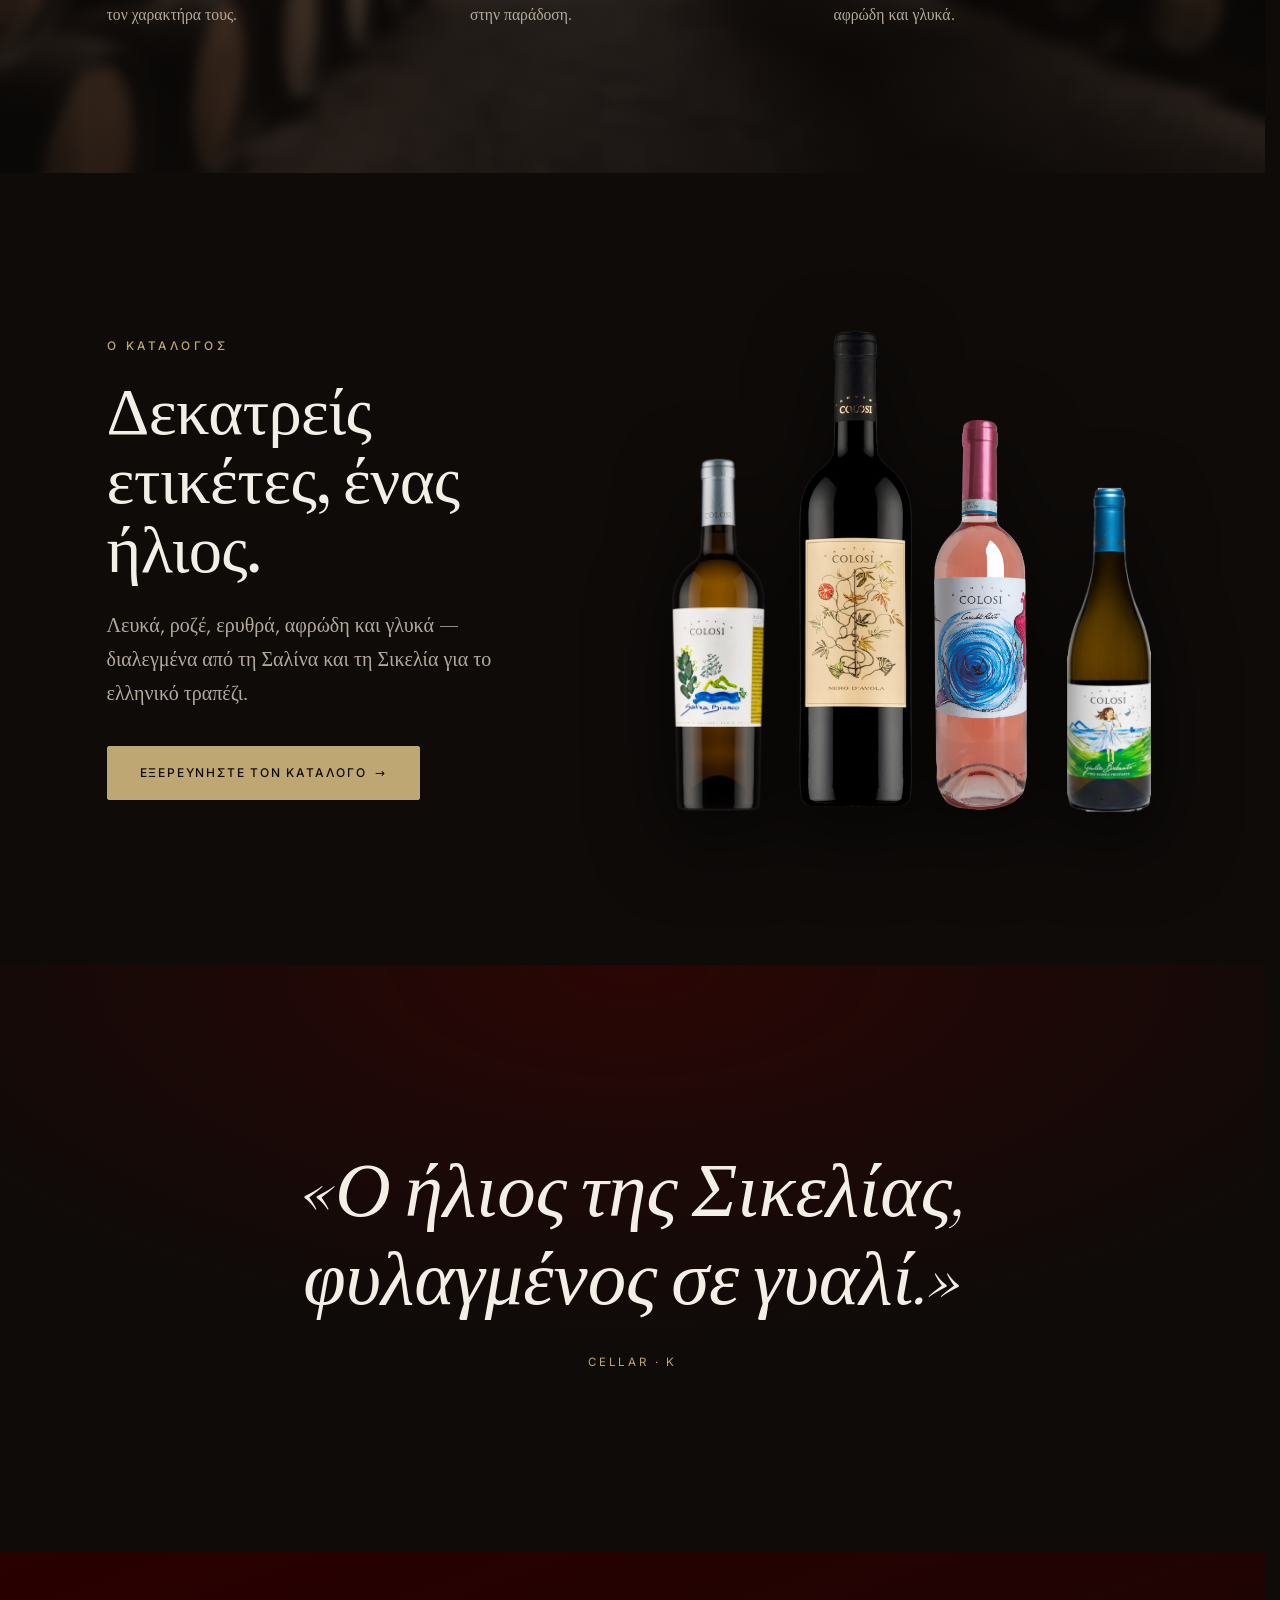
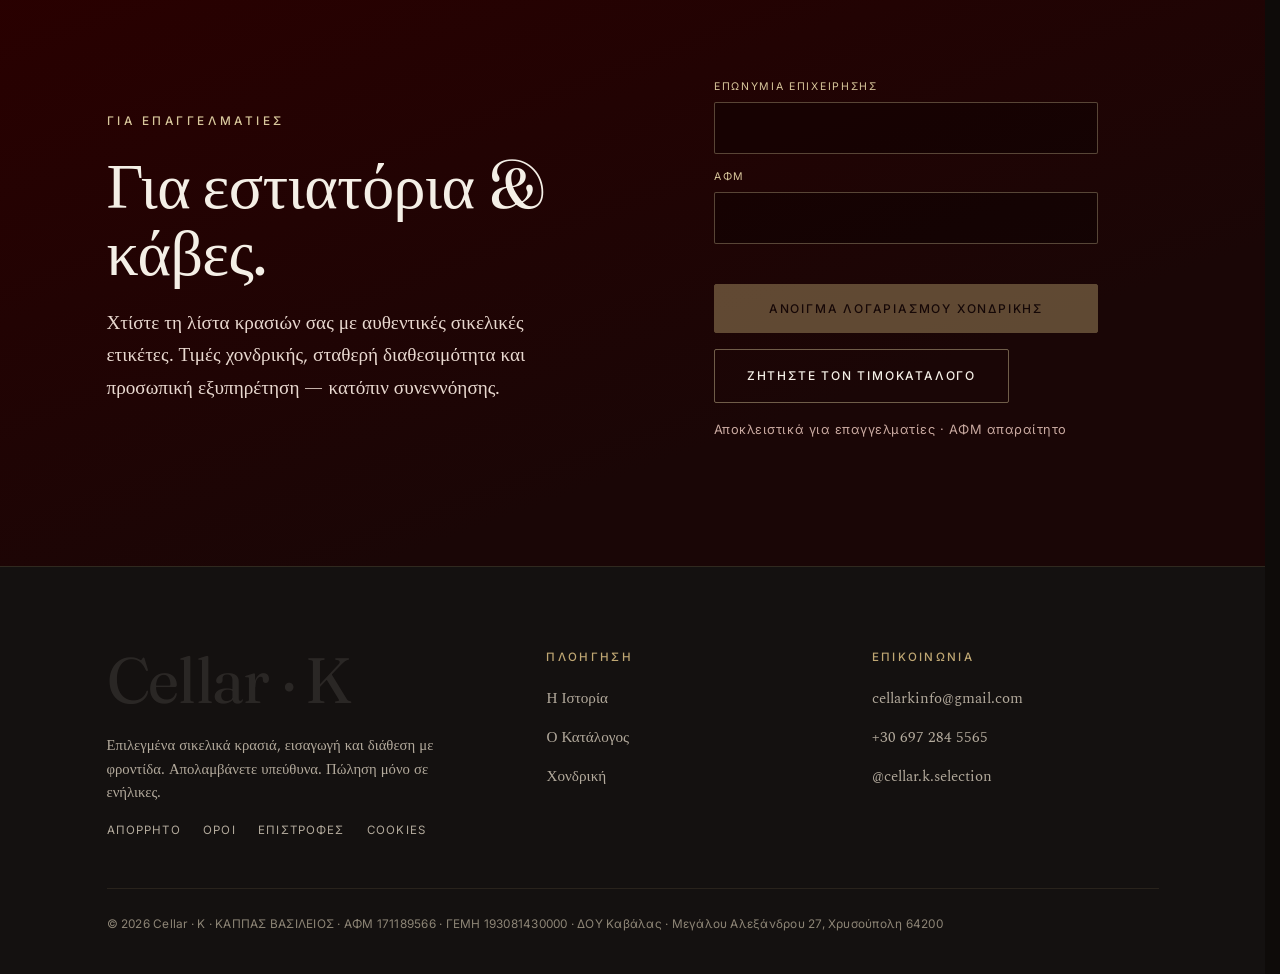
==== commit cd633823: "Basket: show per-bottle unit price when qty > 1 When a line has 2+ bottles, the line total (e.g. 33," ====
--- a/index.html
+++ b/index.html
@@ -11,7 +11,7 @@
 <link rel="icon" href="assets/favicon-32.png" />
 <link rel="apple-touch-icon" href="assets/apple-touch-icon.png" />
 <link rel="stylesheet" href="assets/fonts/fonts.css?v=2" />
-<link rel="stylesheet" href="assets/styles.css?v=12" />
+<link rel="stylesheet" href="assets/styles.css?v=13" />
 <style>
   /* homepage section styles only — tokens, reset, nav, buttons, eyebrow
      and footer live in the shared assets/styles.css */
--- a/assets/styles.css
+++ b/assets/styles.css
@@ -333,7 +333,9 @@
 .cart-line-info{ min-width:0; padding-right:1.5rem; }
 .cart-line-name{ color:var(--cream); font-size:.92rem; line-height:1.25; margin:0 0 .65rem; }
 .cart-line-row{ display:flex; align-items:center; justify-content:space-between; gap:.8rem; }
-.cart-line-price{ color:var(--gold-soft); font-family:var(--sans); font-size:.92rem; letter-spacing:.02em; white-space:nowrap; }
+.cart-line-price{ display:flex; flex-direction:column; align-items:flex-end; gap:.1rem; white-space:nowrap; text-align:right; }
+.cart-line-total{ color:var(--gold-soft); font-family:var(--sans); font-size:.92rem; letter-spacing:.02em; }
+.cart-line-unit{ font-family:var(--sans); font-size:.7rem; color:var(--muted-dim); letter-spacing:.02em; }
 .cart-rm{ position:absolute; top:-.15rem; right:0; background:none; border:none; color:var(--muted-dim);
   font-size:1.15rem; line-height:1; cursor:pointer; padding:.2rem .25rem; transition:color .25s var(--ease); }
 .cart-rm:hover{ color:var(--gold); }
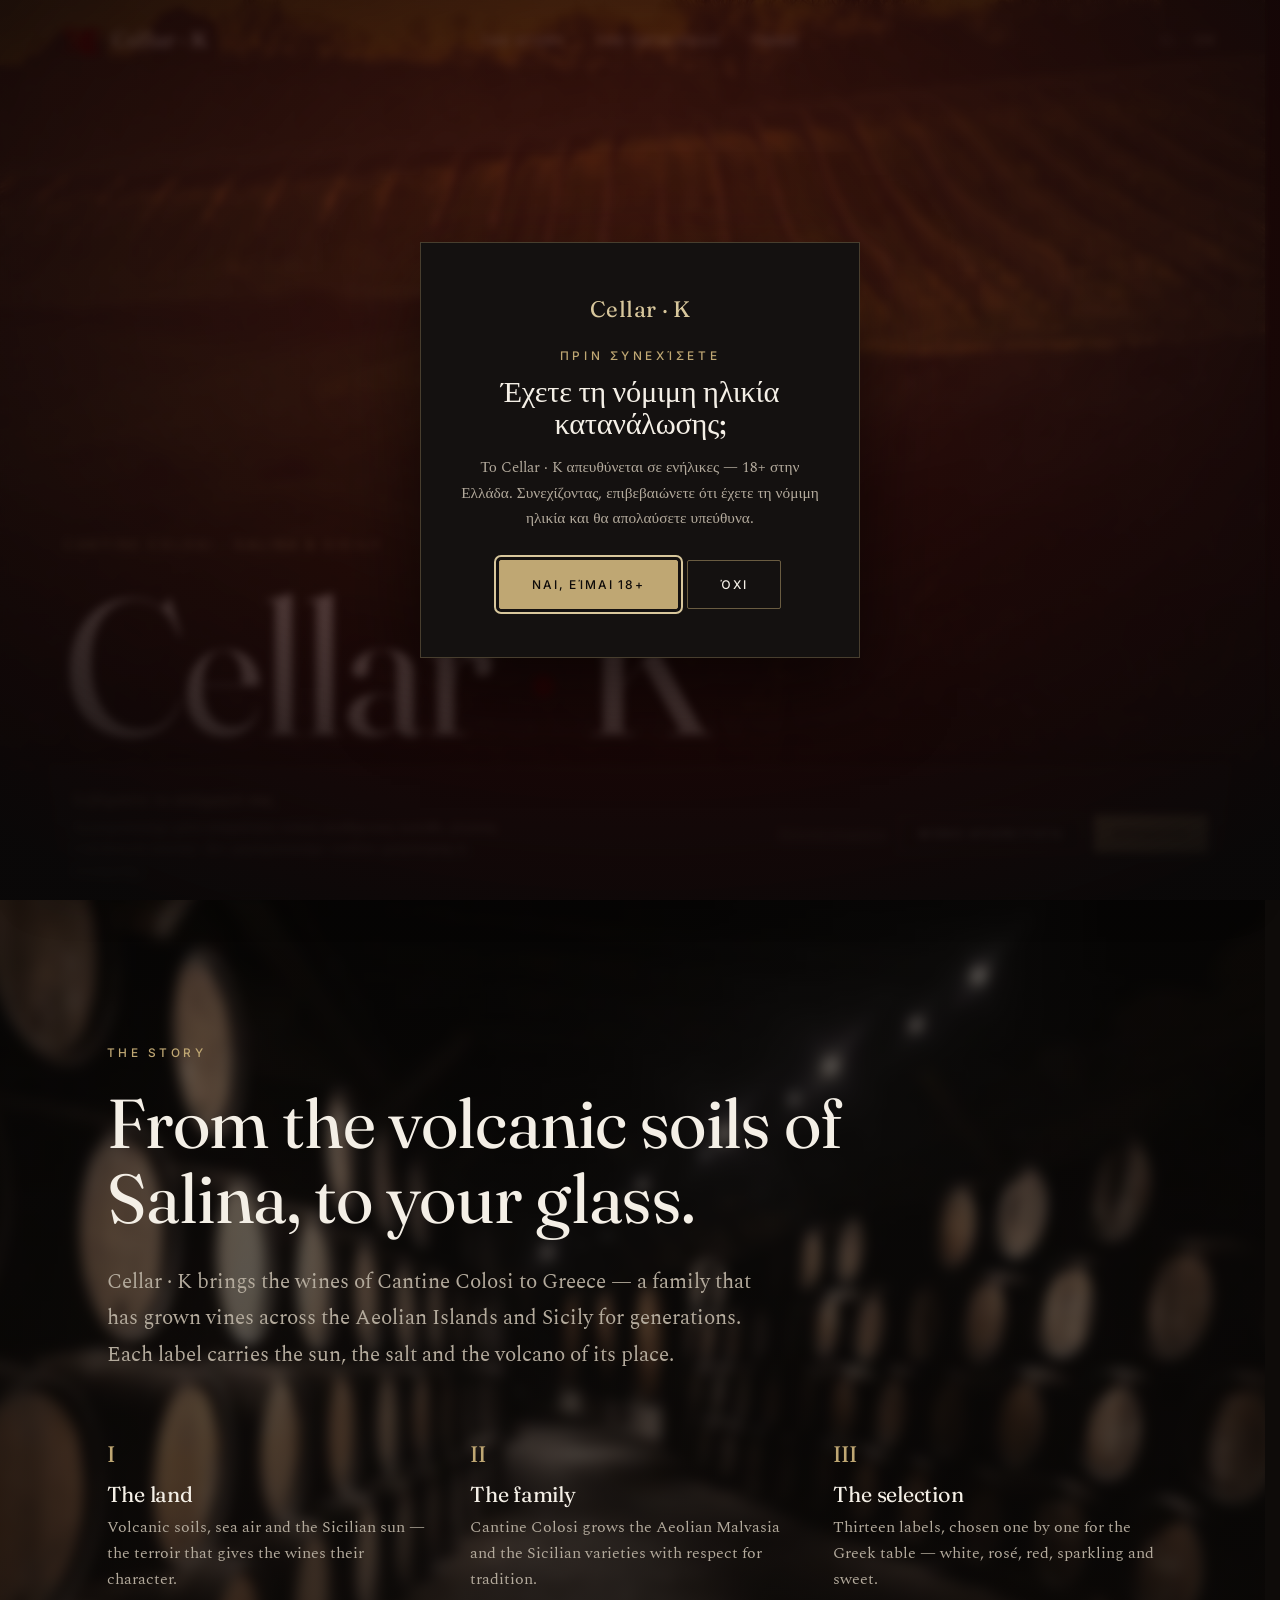
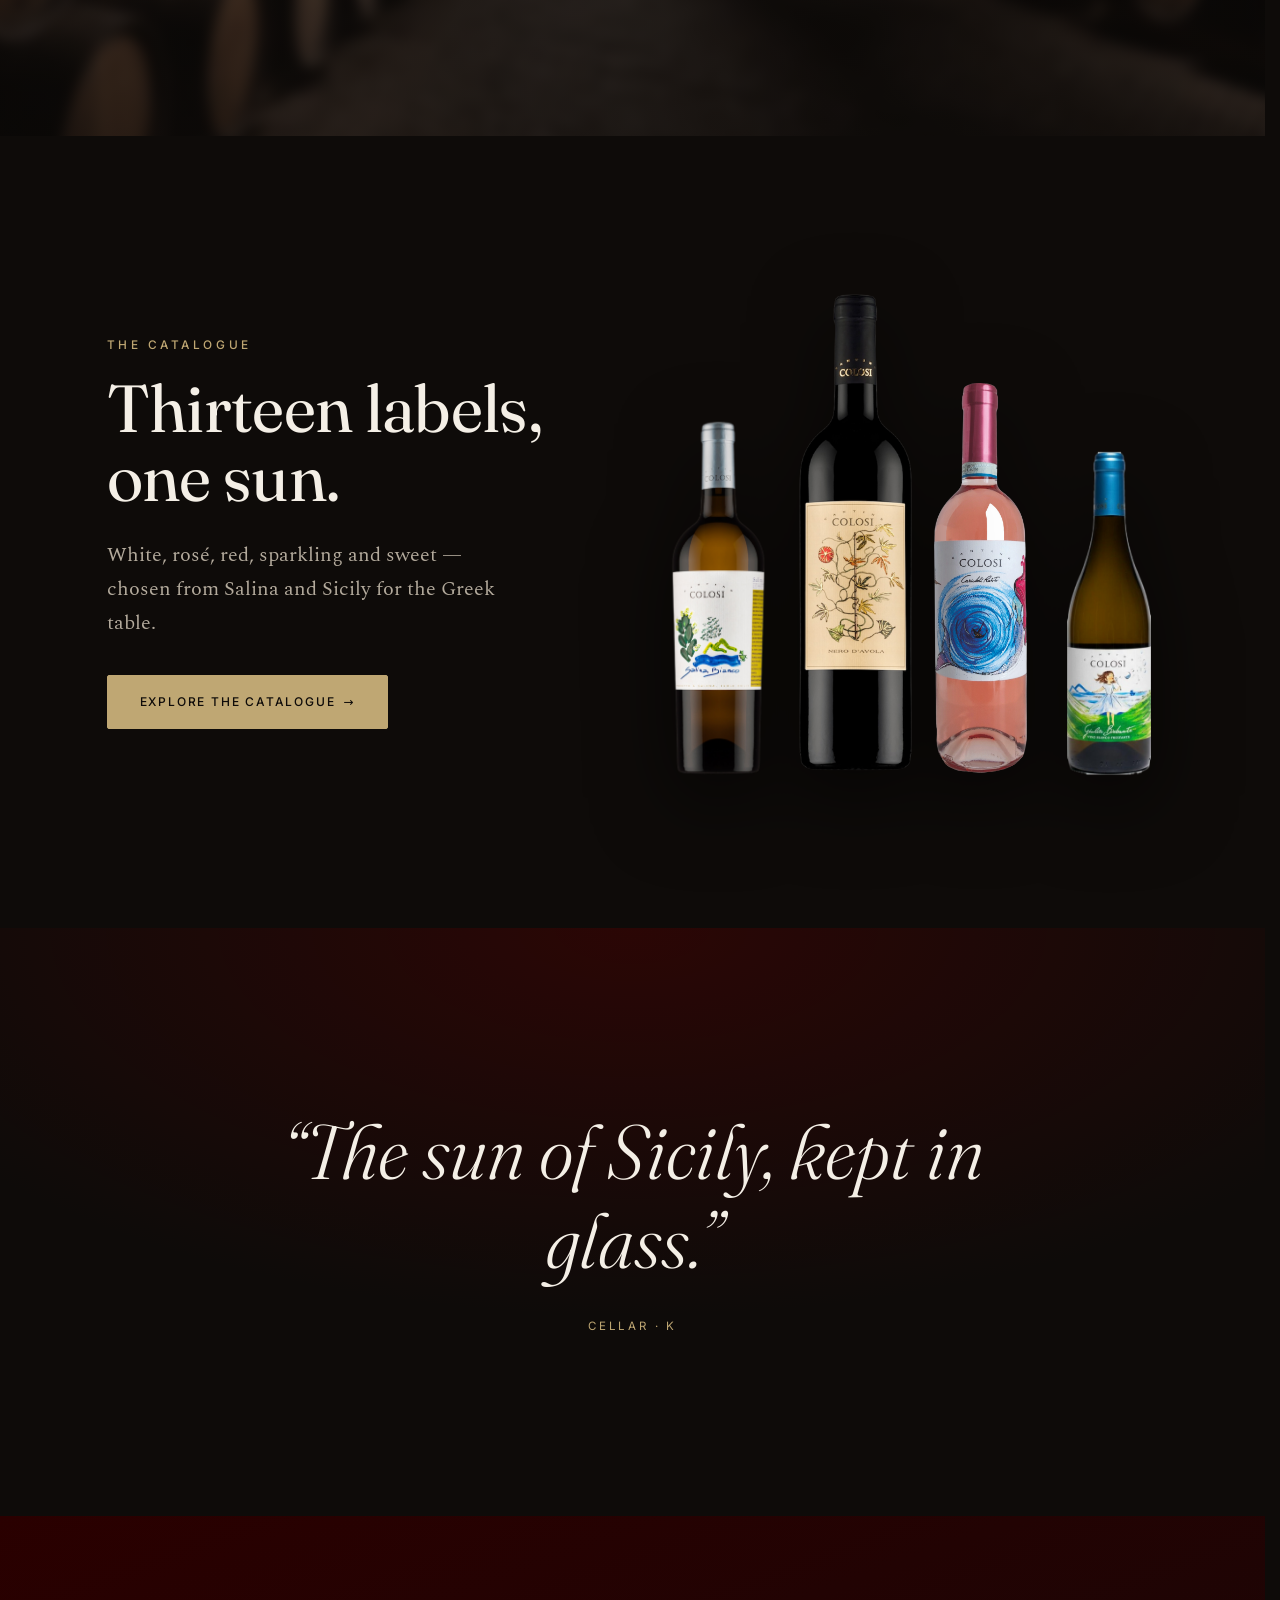
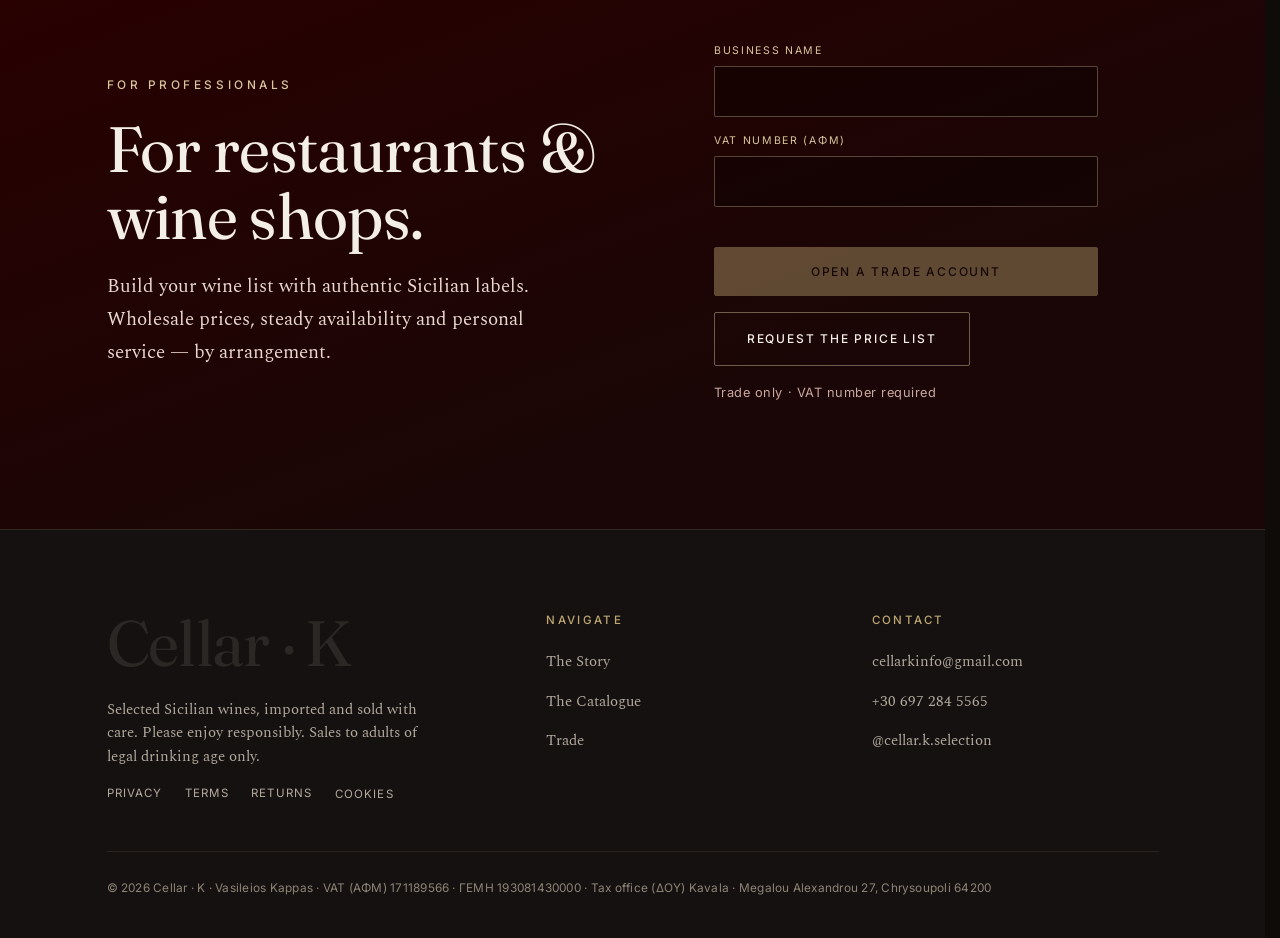
==== commit 948560c5: "Migrate site to cellar-k.com; domain-aware language default Domains bought: cellar-k.com (primary) +" ====
--- a/index.html
+++ b/index.html
@@ -3,11 +3,12 @@
 <head>
 <meta charset="utf-8" />
 <meta name="viewport" content="width=device-width, initial-scale=1" />
-<meta name="robots" content="noindex, nofollow"><!-- LAUNCH cellark.gr: remove this noindex -->
+<meta name="robots" content="noindex, nofollow"><!-- LAUNCH cellar-k.com: remove this noindex -->
 <meta http-equiv="Content-Security-Policy" content="default-src 'self'; script-src 'self' 'unsafe-inline'; style-src 'self' 'unsafe-inline'; img-src 'self' https://romanos2408.github.io data:; font-src 'self'; connect-src 'self'; base-uri 'self'; form-action 'self'; object-src 'none'" />
 <meta name="theme-color" content="#0e0b09" />
 <title data-gr="Cellar · K — Σικελικά κρασιά · Cantine Colosi" data-en="Cellar · K — Sicilian wines · Cantine Colosi">Cellar · K — Σικελικά κρασιά · Cantine Colosi</title>
 <meta name="description" data-gr="Επιλεγμένα σικελικά κρασιά της Cantine Colosi από τη Σαλίνα και τη Σικελία, με εισαγωγή και διάθεση στην Ελλάδα." data-en="Selected Sicilian wines from Cantine Colosi — Salina & Sicily — imported and distributed in Greece." content="Επιλεγμένα σικελικά κρασιά της Cantine Colosi από τη Σαλίνα και τη Σικελία." />
+<link rel="canonical" href="https://cellar-k.com/" />
 <link rel="icon" href="assets/favicon-32.png" />
 <link rel="apple-touch-icon" href="assets/apple-touch-icon.png" />
 <link rel="stylesheet" href="assets/fonts/fonts.css?v=2" />
